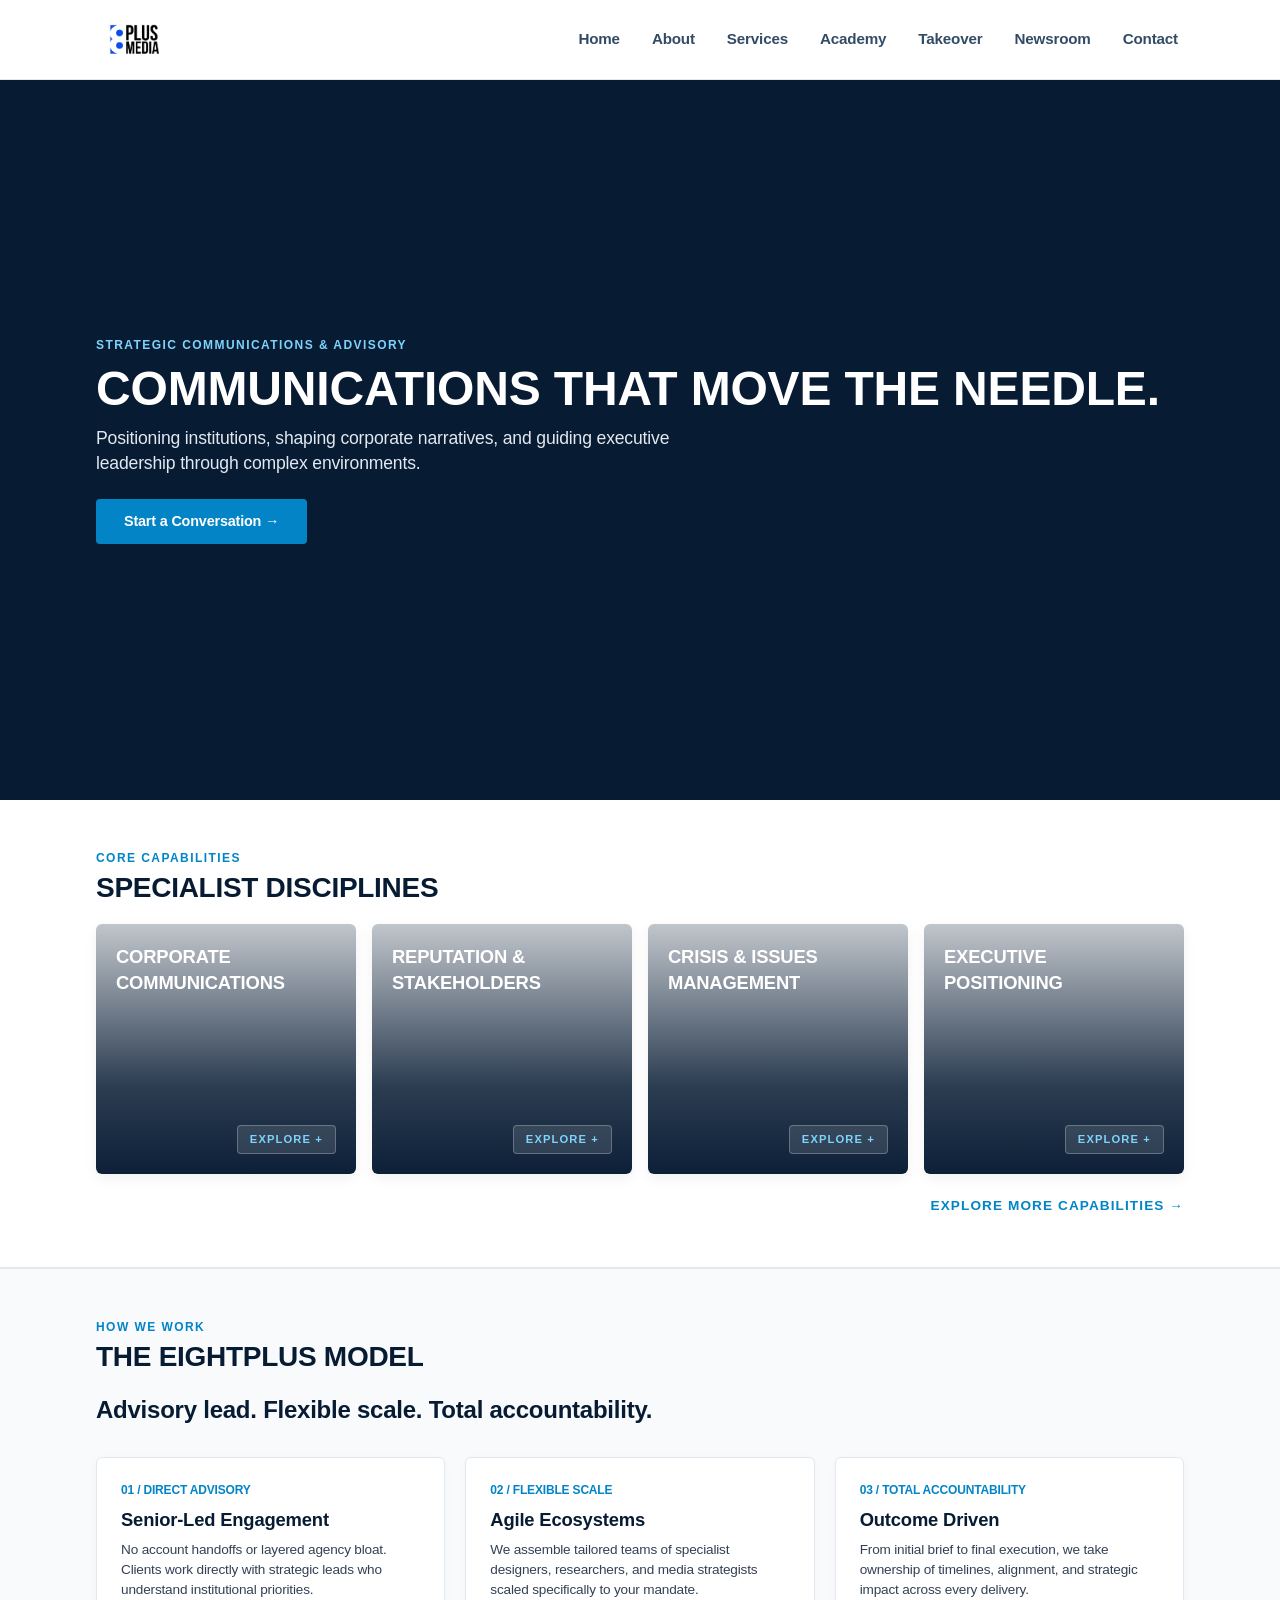
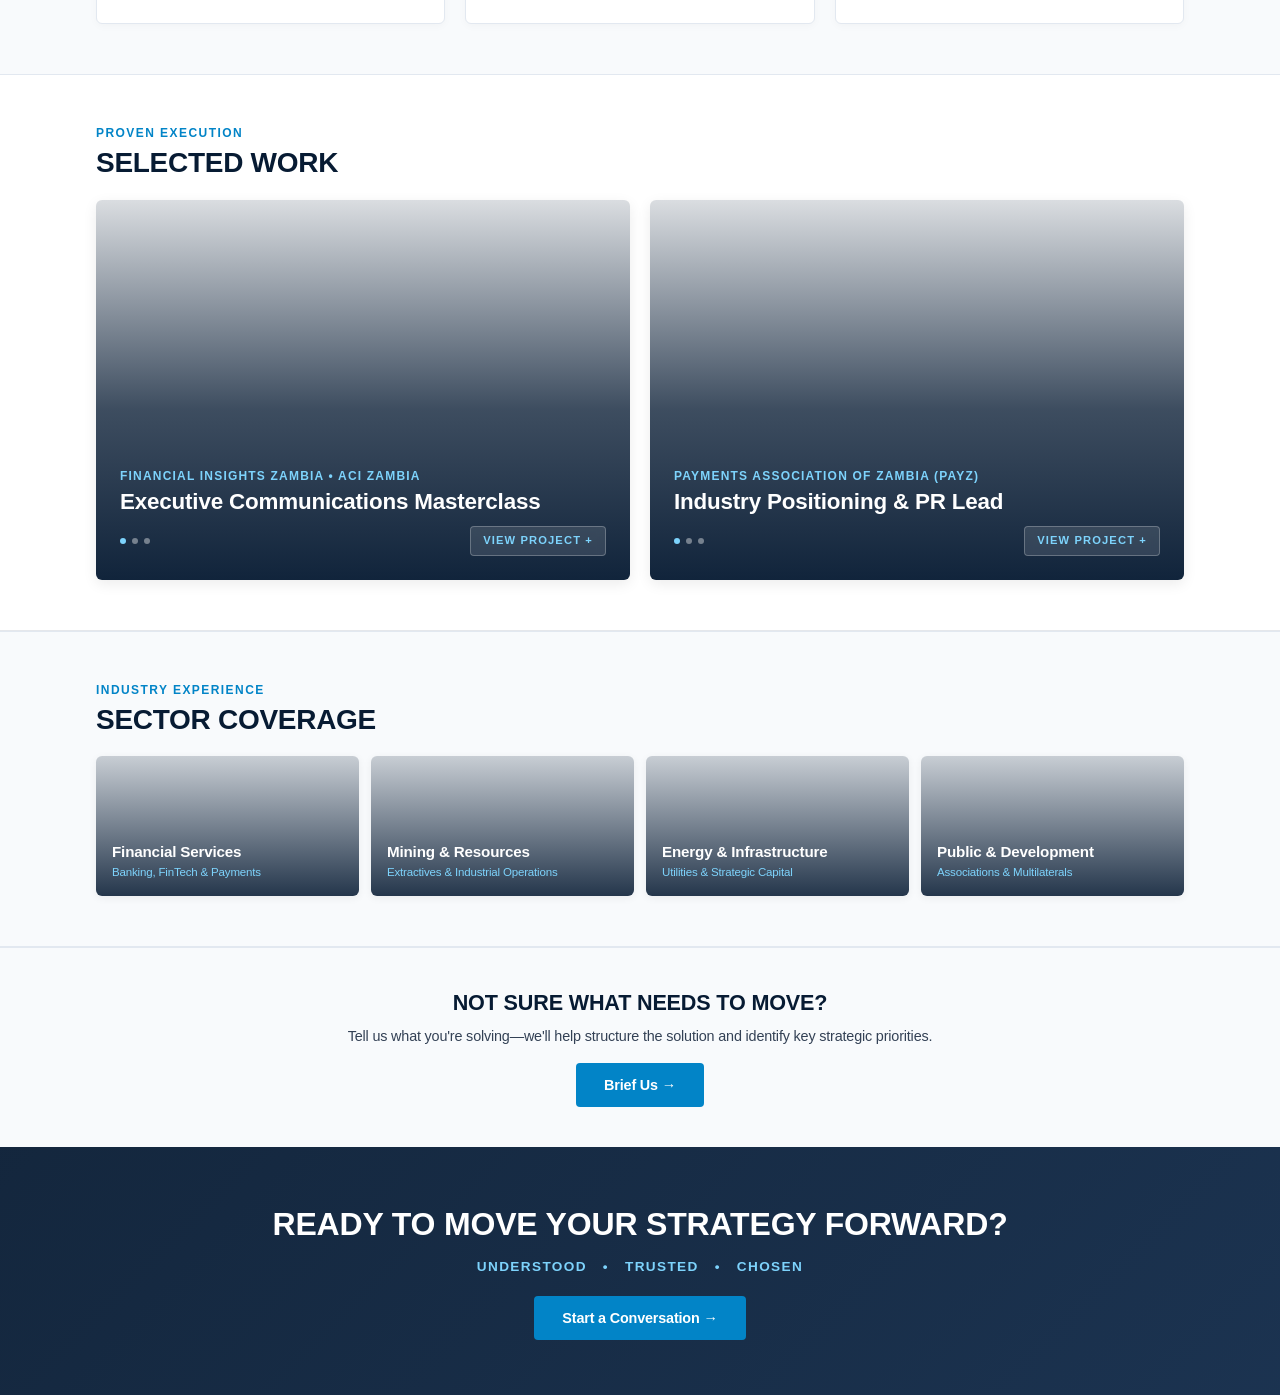
==== index.html @ d4d63023 "Update index.html" ====
<!DOCTYPE html>
<html lang="en">
<head>
    <meta charset="UTF-8">
    <meta name="viewport" content="width=device-width, initial-scale=1.0">
    <title>Eightplus Media | Strategic Communications & Advisory</title>
    <meta name="description" content="Strategic communications advisory grounded in systems thinking, reputation management, and executive positioning. Advisory lead. Flexible scale. Total accountability.">
    <link rel="stylesheet" href="./style.css">
    
    <style>
        :root {
            --navy-deep: #071b33;
            --navy-mid: #0f2847;
            --slate-body: #334155;
            --accent-blue: #0284c7;
            --accent-light: #7dd3fc;
            --bg-light: #f8fafc;
        }

        body {
            color: var(--slate-body);
            background-color: #ffffff;
            font-family: -apple-system, BlinkMacSystemFont, "Segoe UI", Roboto, Helvetica, Arial, sans-serif;
            line-height: 1.4;
            margin: 0;
        }

        .container {
            width: 90%;
            max-width: 1200px;
            margin: 0 auto;
        }

        /* GENERAL SECTION HEADERS */
        .section-padding { padding: 50px 0; }
        .eyebrow {
            font-size: 0.75rem;
            font-weight: 800;
            text-transform: uppercase;
            letter-spacing: 0.12em;
            color: var(--accent-blue);
            display: block;
            margin-bottom: 4px;
        }
        .section-title {
            font-size: 1.75rem;
            font-weight: 800;
            margin: 0 0 20px 0;
            color: var(--navy-deep);
            letter-spacing: -0.01em;
        }

        /* 1. HERO SLIDESHOW CONTAINER (STAYS INTACT) */
        .hero-slideshow-container {
            position: relative;
            width: 100%;
            min-height: 80vh;
            background-color: var(--navy-deep);
            color: #ffffff;
            display: flex;
            align-items: center;
            overflow: hidden;
        }

        /* 2. SPECIALIST DISCIPLINES (4 CARDS + SERVICES CTA) */
        .grid-4 {
            display: grid;
            grid-template-columns: repeat(4, 1fr);
            gap: 16px;
        }

        .home-card {
            position: relative;
            height: 250px;
            border-radius: 6px;
            overflow: hidden;
            display: flex;
            flex-direction: column;
            justify-content: space-between;
            padding: 20px;
            color: #ffffff;
            cursor: pointer;
            box-shadow: 0 4px 14px rgba(0,0,0,0.06);
            transition: all 0.3s ease;
        }
        .home-card::before {
            content: '';
            position: absolute;
            inset: 0;
            background-size: cover;
            background-position: center;
            transition: transform 0.5s ease;
            z-index: 1;
        }
        .home-card::after {
            content: '';
            position: absolute;
            inset: 0;
            background: linear-gradient(180deg, rgba(7, 27, 51, 0.25) 0%, rgba(7, 27, 51, 0.85) 65%, rgba(7, 27, 51, 0.98) 100%);
            z-index: 2;
        }
        .home-card:hover { transform: translateY(-3px); }
        .home-card:hover::before { transform: scale(1.05); }

        .card-disc-1::before { background-image: url('https://images.unsplash.com/photo-1507679799987-c73779587ccf?auto=format&fit=crop&w=800&q=80'); }
        .card-disc-2::before { background-image: url('https://images.unsplash.com/photo-1522071820081-009f0129c71c?auto=format&fit=crop&w=800&q=80'); }
        .card-disc-3::before { background-image: url('https://images.unsplash.com/photo-1464822759023-fed622ff2c3b?auto=format&fit=crop&w=800&q=80'); }
        .card-disc-4::before { background-image: url('https://images.unsplash.com/photo-1551836022-d5d88e9218df?auto=format&fit=crop&w=800&q=80'); }

        .card-top { position: relative; z-index: 3; }
        .card-title {
            font-size: 1.15rem;
            font-weight: 800;
            color: #ffffff;
            margin: 0;
        }

        .card-bottom {
            position: relative;
            z-index: 3;
            display: flex;
            flex-direction: column;
            align-items: flex-end;
            width: 100%;
        }

        .explore-btn {
            font-size: 0.7rem;
            font-weight: 800;
            letter-spacing: 0.1em;
            color: var(--accent-light);
            text-transform: uppercase;
            background: rgba(255, 255, 255, 0.12);
            backdrop-filter: blur(4px);
            padding: 6px 12px;
            border-radius: 4px;
            border: 1px solid rgba(255, 255, 255, 0.25);
            transition: all 0.2s ease;
        }
        .home-card:hover .explore-btn {
            background: var(--accent-blue);
            border-color: var(--accent-blue);
            color: #ffffff;
        }

        .card-revealed-info {
            display: none;
            width: 100%;
            margin-bottom: 12px;
            padding-top: 10px;
            border-top: 1px solid rgba(255,255,255,0.2);
            animation: fadeIn 0.25s ease;
        }
        .card-subtitle {
            font-size: 0.85rem;
            font-weight: 700;
            color: var(--accent-light);
            margin-bottom: 4px;
        }
        .card-body-text {
            font-size: 0.8rem;
            color: #e2e8f0;
            line-height: 1.35;
        }

        .home-card.is-expanded {
            height: auto;
            min-height: 250px;
        }
        .home-card.is-expanded .card-revealed-info { display: block; }

        .services-cta-bar {
            margin-top: 20px;
            text-align: right;
        }
        .services-link-btn {
            display: inline-flex;
            align-items: center;
            gap: 8px;
            font-size: 0.85rem;
            font-weight: 800;
            color: var(--accent-blue);
            text-decoration: none;
            text-transform: uppercase;
            letter-spacing: 0.08em;
            transition: color 0.2s ease;
        }
        .services-link-btn:hover { color: var(--navy-deep); }

        /* 3. THE EIGHTPLUS MODEL */
        .model-section {
            background-color: var(--bg-light);
            border-top: 1px solid #e2e8f0;
            border-bottom: 1px solid #e2e8f0;
        }
        .model-header {
            max-width: 750px;
            margin-bottom: 30px;
        }
        .model-headline {
            font-size: 1.5rem;
            font-weight: 800;
            color: var(--navy-deep);
            margin: 6px 0 0 0;
            letter-spacing: -0.01em;
        }
        .grid-3-model {
            display: grid;
            grid-template-columns: repeat(3, 1fr);
            gap: 20px;
        }
        .model-card {
            background: #ffffff;
            padding: 24px;
            border-radius: 6px;
            border: 1px solid #e2e8f0;
            box-shadow: 0 2px 8px rgba(0,0,0,0.03);
        }
        .model-card-num {
            font-size: 0.75rem;
            font-weight: 800;
            color: var(--accent-blue);
            display: block;
            margin-bottom: 8px;
        }
        .model-card h3 {
            font-size: 1.15rem;
            font-weight: 800;
            color: var(--navy-deep);
            margin: 0 0 8px 0;
        }
        .model-card p {
            font-size: 0.85rem;
            color: var(--slate-body);
            line-height: 1.45;
            margin: 0;
        }

        /* 4. SELECTED WORK (CASE STUDY MINI SLIDESHOW CARDS) */
        .grid-2-work {
            display: grid;
            grid-template-columns: repeat(2, 1fr);
            gap: 20px;
        }
        .work-card {
            position: relative;
            min-height: 380px;
            border-radius: 6px;
            overflow: hidden;
            display: flex;
            flex-direction: column;
            justify-content: flex-end;
            padding: 24px;
            color: #ffffff;
            cursor: pointer;
            box-shadow: 0 4px 14px rgba(0,0,0,0.08);
            transition: all 0.3s ease;
        }
        .work-slideshow-bg {
            position: absolute;
            inset: 0;
            z-index: 1;
        }
        .work-slide {
            position: absolute;
            inset: 0;
            background-size: cover;
            background-position: center;
            opacity: 0;
            transition: opacity 0.8s ease-in-out, transform 0.8s ease;
        }
        .work-slide.active { opacity: 1; }
        .work-card:hover .work-slide.active { transform: scale(1.03); }

        .work-card::after {
            content: '';
            position: absolute;
            inset: 0;
            background: linear-gradient(180deg, rgba(7, 27, 51, 0.15) 0%, rgba(7, 27, 51, 0.78) 55%, rgba(7, 27, 51, 0.96) 100%);
            z-index: 2;
        }

        .work-content {
            position: relative;
            z-index: 3;
            width: 100%;
        }
        .work-client-tag {
            font-size: 0.75rem;
            font-weight: 800;
            text-transform: uppercase;
            letter-spacing: 0.1em;
            color: var(--accent-light);
            display: block;
            margin-bottom: 4px;
        }
        .work-title {
            font-size: 1.4rem;
            font-weight: 800;
            color: #ffffff;
            margin: 0 0 8px 0;
            line-height: 1.2;
        }
        .work-revealed-details {
            display: none;
            margin-top: 12px;
            padding-top: 12px;
            border-top: 1px solid rgba(255, 255, 255, 0.2);
            animation: fadeIn 0.25s ease;
        }
        .work-summary-text {
            font-size: 0.85rem;
            color: #e2e8f0;
            line-height: 1.4;
            margin-bottom: 12px;
        }
        .work-footer {
            display: flex;
            justify-content: space-between;
            align-items: center;
            width: 100%;
            margin-top: 10px;
        }

        .slide-dots {
            display: flex;
            gap: 6px;
        }
        .slide-dot {
            width: 6px;
            height: 6px;
            border-radius: 50%;
            background: rgba(255, 255, 255, 0.4);
            transition: background 0.3s ease;
        }
        .slide-dot.active { background: var(--accent-light); }

        .work-card.is-expanded .work-revealed-details { display: block; }

        /* 5. SECTOR EXPERIENCE STRIP */
        .grid-4-sectors {
            display: grid;
            grid-template-columns: repeat(4, 1fr);
            gap: 12px;
        }
        .sector-card {
            position: relative;
            height: 140px;
            border-radius: 6px;
            overflow: hidden;
            display: flex;
            align-items: flex-end;
            padding: 16px;
            color: #ffffff;
            box-shadow: 0 2px 8px rgba(0,0,0,0.06);
        }
        .sector-card::before {
            content: '';
            position: absolute;
            inset: 0;
            background-size: cover;
            background-position: center;
            z-index: 1;
            transition: transform 0.4s ease;
        }
        .sector-card::after {
            content: '';
            position: absolute;
            inset: 0;
            background: linear-gradient(180deg, rgba(7,27,51,0.2) 0%, rgba(7,27,51,0.88) 100%);
            z-index: 2;
        }
        .sector-card:hover::before { transform: scale(1.05); }

        .sec-1::before { background-image: url('https://images.unsplash.com/photo-1526304640581-d334cdbbf45e?auto=format&fit=crop&w=600&q=80'); }
        .sec-2::before { background-image: url('https://images.unsplash.com/photo-1578575437130-527eed3abbec?auto=format&fit=crop&w=600&q=80'); }
        .sec-3::before { background-image: url('https://images.unsplash.com/photo-1473341304170-971dccb5ac1e?auto=format&fit=crop&w=600&q=80'); }
        .sec-4::before { background-image: url('https://images.unsplash.com/photo-1541888946425-d0fbb186a5b7?auto=format&fit=crop&w=600&q=80'); }

        .sector-content {
            position: relative;
            z-index: 3;
        }
        .sector-title {
            font-size: 0.95rem;
            font-weight: 800;
            margin: 0 0 2px 0;
            color: #ffffff;
        }
        .sector-desc {
            font-size: 0.72rem;
            color: var(--accent-light);
            margin: 0;
        }

        /* 6. BRIDGE & CLOSING BANNER */
        .bridge-section {
            background-color: var(--bg-light);
            padding: 40px 0;
            text-align: center;
            border-top: 1px solid #e2e8f0;
        }
        .bridge-box {
            max-width: 650px;
            margin: 0 auto;
        }
        .bridge-box h3 {
            font-size: 1.35rem;
            font-weight: 800;
            color: var(--navy-deep);
            margin: 0 0 8px 0;
        }
        .bridge-box p {
            font-size: 0.9rem;
            color: var(--slate-body);
            margin: 0 0 16px 0;
        }

        .closing-banner {
            padding: 55px 0;
            background: linear-gradient(135deg, rgba(7, 27, 51, 0.95) 0%, rgba(15, 40, 71, 0.95) 100%),
                        url('https://images.unsplash.com/photo-1517245386807-bb43f82c33c4?auto=format&fit=crop&w=1920&q=80') center/cover no-repeat;
            color: #ffffff;
            text-align: center;
        }
        .closing-banner h2 {
            font-size: 2rem;
            font-weight: 800;
            margin: 0 0 10px 0;
        }
        .brand-pillars {
            display: flex;
            justify-content: center;
            gap: 16px;
            font-size: 0.85rem;
            font-weight: 800;
            letter-spacing: 0.1em;
            color: var(--accent-light);
            margin-bottom: 20px;
            text-transform: uppercase;
        }
        .btn-primary {
            display: inline-block;
            background-color: var(--accent-blue);
            color: #ffffff;
            padding: 12px 28px;
            border-radius: 4px;
            font-weight: 700;
            font-size: 0.9rem;
            text-decoration: none;
            transition: background 0.2s ease;
        }
        .btn-primary:hover { background-color: #0369a1; }

        @keyframes fadeIn {
            from { opacity: 0; transform: translateY(4px); }
            to { opacity: 1; transform: translateY(0); }
        }

        /* MOBILE RESPONSIVENESS */
        @media (max-width: 1100px) {
            .grid-4, .grid-4-sectors { grid-template-columns: repeat(2, 1fr); }
            .grid-3-model, .grid-2-work { grid-template-columns: 1fr; }
        }
        @media (max-width: 768px) {
            .section-padding { padding: 35px 0; }
            .section-title { font-size: 1.5rem; }
            .grid-4, .grid-4-sectors { grid-template-columns: 1fr; }
            .home-card, .home-card.is-expanded { height: auto; min-height: 200px; }
            .work-card { min-height: 320px; }
            .brand-pillars { flex-direction: column; gap: 4px; }
            .services-cta-bar { text-align: left; margin-top: 15px; }
        }
    </style>
</head>
<body>

    <div id="navbar-placeholder"></div>

    <main>
        <!-- 1. HERO SLIDESHOW SECTION (STAYS INTACT) -->
        <section class="hero-slideshow-container" id="hero-slideshow">
            <!-- Existing Hero Slideshow Code Injected Here -->
            <div class="container">
                <span class="eyebrow" style="color: var(--accent-light);">Strategic Communications &amp; Advisory</span>
                <h1 style="font-size: 3rem; font-weight: 800; margin: 10px 0; line-height: 1.1;">COMMUNICATIONS THAT MOVE THE NEEDLE.</h1>
                <p style="font-size: 1.1rem; color: #e2e8f0; max-width: 650px; margin-bottom: 24px;">
                    Positioning institutions, shaping corporate narratives, and guiding executive leadership through complex environments.
                </p>
                <a href="contact.html" class="btn-primary">Start a Conversation &rarr;</a>
            </div>
        </section>

        <!-- 2. SPECIALIST DISCIPLINES GRID -->
        <section class="section-padding">
            <div class="container">
                <span class="eyebrow">Core Capabilities</span>
                <h2 class="section-title">SPECIALIST DISCIPLINES</h2>

                <div class="grid-4">
                    
                    <div class="home-card card-disc-1">
                        <div class="card-top"><h3 class="card-title">CORPORATE COMMUNICATIONS</h3></div>
                        <div class="card-bottom">
                            <div class="card-revealed-info">
                                <div class="card-subtitle">Narrative &amp; Positioning</div>
                                <div class="card-body-text">Aligning corporate strategy with external messaging to build market authority.</div>
                            </div>
                            <button class="explore-btn" type="button">Explore +</button>
                        </div>
                    </div>

                    <div class="home-card card-disc-2">
                        <div class="card-top"><h3 class="card-title">REPUTATION &amp; STAKEHOLDERS</h3></div>
                        <div class="card-bottom">
                            <div class="card-revealed-info">
                                <div class="card-subtitle">Institutional Trust</div>
                                <div class="card-body-text">Mapping key stakeholder groups, regulators, and media channels for maximum resilience.</div>
                            </div>
                            <button class="explore-btn" type="button">Explore +</button>
                        </div>
                    </div>

                    <div class="home-card card-disc-3">
                        <div class="card-top"><h3 class="card-title">CRISIS &amp; ISSUES MANAGEMENT</h3></div>
                        <div class="card-bottom">
                            <div class="card-revealed-info">
                                <div class="card-subtitle">Risk Mitigation</div>
                                <div class="card-body-text">Real-time crisis protocol, response execution, and protective messaging frameworks.</div>
                            </div>
                            <button class="explore-btn" type="button">Explore +</button>
                        </div>
                    </div>

                    <div class="home-card card-disc-4">
                        <div class="card-top"><h3 class="card-title">EXECUTIVE POSITIONING</h3></div>
                        <div class="card-bottom">
                            <div class="card-revealed-info">
                                <div class="card-subtitle">Thought Leadership</div>
                                <div class="card-body-text">Elevating C-suite and board visibility across industry forums and strategic media.</div>
                            </div>
                            <button class="explore-btn" type="button">Explore +</button>
                        </div>
                    </div>

                </div>

                <div class="services-cta-bar">
                    <a href="services.html" class="services-link-btn">
                        Explore More Capabilities &rarr;
                    </a>
                </div>
            </div>
        </section>

        <!-- 3. THE EIGHTPLUS MODEL -->
        <section class="section-padding model-section">
            <div class="container">
                <div class="model-header">
                    <span class="eyebrow">How We Work</span>
                    <h2 class="section-title">THE EIGHTPLUS MODEL</h2>
                    <div class="model-headline">Advisory lead. Flexible scale. Total accountability.</div>
                </div>

                <div class="grid-3-model">
                    <div class="model-card">
                        <span class="model-card-num">01 / DIRECT ADVISORY</span>
                        <h3>Senior-Led Engagement</h3>
                        <p>No account handoffs or layered agency bloat. Clients work directly with strategic leads who understand institutional priorities.</p>
                    </div>

                    <div class="model-card">
                        <span class="model-card-num">02 / FLEXIBLE SCALE</span>
                        <h3>Agile Ecosystems</h3>
                        <p>We assemble tailored teams of specialist designers, researchers, and media strategists scaled specifically to your mandate.</p>
                    </div>

                    <div class="model-card">
                        <span class="model-card-num">03 / TOTAL ACCOUNTABILITY</span>
                        <h3>Outcome Driven</h3>
                        <p>From initial brief to final execution, we take ownership of timelines, alignment, and strategic impact across every delivery.</p>
                    </div>
                </div>
            </div>
        </section>

        <!-- 4. SELECTED WORK (MINI SLIDESHOW CARDS) -->
        <section class="section-padding">
            <div class="container">
                <span class="eyebrow">Proven Execution</span>
                <h2 class="section-title">SELECTED WORK</h2>

                <div class="grid-2-work">
                    
                    <!-- WORK CARD 1: FIZ / ACI ZAMBIA -->
                    <div class="work-card" id="work-card-1">
                        <div class="work-slideshow-bg">
                            <div class="work-slide active" style="background-image: url('https://images.unsplash.com/photo-1515187029135-18ee286d815b?auto=format&fit=crop&w=800&q=80');"></div>
                            <div class="work-slide" style="background-image: url('https://images.unsplash.com/photo-1524178232363-1fb2b075b655?auto=format&fit=crop&w=800&q=80');"></div>
                            <div class="work-slide" style="background-image: url('https://images.unsplash.com/photo-1531482615713-2afd69097998?auto=format&fit=crop&w=800&q=80');"></div>
                        </div>

                        <div class="work-content">
                            <span class="work-client-tag">Financial Insights Zambia &bull; ACI Zambia</span>
                            <h3 class="work-title">Executive Communications Masterclass</h3>
                            
                            <div class="work-revealed-details">
                                <div class="work-summary-text">
                                    Designed and delivered a specialized strategic communications masterclass tailored for treasury and finance professionals, focusing on executive influence and market storytelling.
                                </div>
                            </div>

                            <div class="work-footer">
                                <div class="slide-dots">
                                    <span class="slide-dot active"></span>
                                    <span class="slide-dot"></span>
                                    <span class="slide-dot"></span>
                                </div>
                                <button class="explore-btn" type="button">View Project +</button>
                            </div>
                        </div>
                    </div>

                    <!-- WORK CARD 2: PAYZ -->
                    <div class="work-card" id="work-card-2">
                        <div class="work-slideshow-bg">
                            <div class="work-slide active" style="background-image: url('https://images.unsplash.com/photo-1556742049-0a67dd388047?auto=format&fit=crop&w=800&q=80');"></div>
                            <div class="work-slide" style="background-image: url('https://images.unsplash.com/photo-1559526324-4b87b5e36e44?auto=format&fit=crop&w=800&q=80');"></div>
                            <div class="work-slide" style="background-image: url('https://images.unsplash.com/photo-1556740738-b6a63e27c4df?auto=format&fit=crop&w=800&q=80');"></div>
                        </div>

                        <div class="work-content">
                            <span class="work-client-tag">Payments Association of Zambia (PAYZ)</span>
                            <h3 class="work-title">Industry Positioning &amp; PR Lead</h3>
                            
                            <div class="work-revealed-details">
                                <div class="work-summary-text">
                                    Served as PR Strategy Lead, driving digital financial transformation narratives, media engagements, and thought leadership positioning across National Payment System ecosystems.
                                </div>
                            </div>

                            <div class="work-footer">
                                <div class="slide-dots">
                                    <span class="slide-dot active"></span>
                                    <span class="slide-dot"></span>
                                    <span class="slide-dot"></span>
                                </div>
                                <button class="explore-btn" type="button">View Project +</button>
                            </div>
                        </div>
                    </div>

                </div>
            </div>
        </section>

        <!-- 5. SECTOR EXPERIENCE STRIP -->
        <section class="section-padding" style="background-color: var(--bg-light); border-top: 1px solid #e2e8f0; border-bottom: 1px solid #e2e8f0;">
            <div class="container">
                <span class="eyebrow">Industry Experience</span>
                <h2 class="section-title">SECTOR COVERAGE</h2>

                <div class="grid-4-sectors">
                    <div class="sector-card sec-1">
                        <div class="sector-content">
                            <h4 class="sector-title">Financial Services</h4>
                            <p class="sector-desc">Banking, FinTech &amp; Payments</p>
                        </div>
                    </div>
                    <div class="sector-card sec-2">
                        <div class="sector-content">
                            <h4 class="sector-title">Mining &amp; Resources</h4>
                            <p class="sector-desc">Extractives &amp; Industrial Operations</p>
                        </div>
                    </div>
                    <div class="sector-card sec-3">
                        <div class="sector-content">
                            <h4 class="sector-title">Energy &amp; Infrastructure</h4>
                            <p class="sector-desc">Utilities &amp; Strategic Capital</p>
                        </div>
                    </div>
                    <div class="sector-card sec-4">
                        <div class="sector-content">
                            <h4 class="sector-title">Public &amp; Development</h4>
                            <p class="sector-desc">Associations &amp; Multilaterals</p>
                        </div>
                    </div>
                </div>
            </div>
        </section>

        <!-- 6. BRIDGE & CLOSING BANNER -->
        <section class="bridge-section">
            <div class="container">
                <div class="bridge-box">
                    <h3>NOT SURE WHAT NEEDS TO MOVE?</h3>
                    <p>Tell us what you're solving—we'll help structure the solution and identify key strategic priorities.</p>
                    <a href="contact.html" class="btn-primary">Brief Us &rarr;</a>
                </div>
            </div>
        </section>

        <section class="closing-banner">
            <div class="container">
                <h2>READY TO MOVE YOUR STRATEGY FORWARD?</h2>
                <div class="brand-pillars">
                    <span>UNDERSTOOD</span> &bull;
                    <span>TRUSTED</span> &bull;
                    <span>CHOSEN</span>
                </div>
                <a href="contact.html" class="btn-primary">Start a Conversation &rarr;</a>
            </div>
        </section>
    </main>

    <script>
        document.addEventListener('DOMContentLoaded', () => {
            // General Disciplines Expand/Collapse Logic
            const homeCards = document.querySelectorAll('.home-card');
            homeCards.forEach(card => {
                const btn = card.querySelector('.explore-btn');
                card.addEventListener('click', () => {
                    const isExpanded = card.classList.contains('is-expanded');
                    homeCards.forEach(c => {
                        c.classList.remove('is-expanded');
                        const cardBtn = c.querySelector('.explore-btn');
                        if (cardBtn) cardBtn.textContent = 'Explore +';
                    });
                    if (!isExpanded) {
                        card.classList.add('is-expanded');
                        if (btn) btn.textContent = 'Close -';
                    }
                });
            });

            // Work Cards Expand/Collapse Logic
            const workCards = document.querySelectorAll('.work-card');
            workCards.forEach(card => {
                const btn = card.querySelector('.explore-btn');
                card.addEventListener('click', () => {
                    const isExpanded = card.classList.contains('is-expanded');
                    workCards.forEach(w => {
                        w.classList.remove('is-expanded');
                        const cardBtn = w.querySelector('.explore-btn');
                        if (cardBtn) cardBtn.textContent = 'View Project +';
                    });
                    if (!isExpanded) {
                        card.classList.add('is-expanded');
                        if (btn) btn.textContent = 'Close -';
                    }
                });
            });

            // Mini Background Slideshow Controller for Work Cards
            function initWorkSlideshow(cardId) {
                const card = document.getElementById(cardId);
                if (!card) return;
                const slides = card.querySelectorAll('.work-slide');
                const dots = card.querySelectorAll('.slide-dot');
                let currentSlide = 0;

                setInterval(() => {
                    slides[currentSlide].classList.remove('active');
                    if (dots[currentSlide]) dots[currentSlide].classList.remove('active');
                    
                    currentSlide = (currentSlide + 1) % slides.length;
                    
                    slides[currentSlide].classList.add('active');
                    if (dots[currentSlide]) dots[currentSlide].classList.add('active');
                }, 3500);
            }

            initWorkSlideshow('work-card-1');
            initWorkSlideshow('work-card-2');
        });
    </script>
    <script src="./navbar.js" defer></script>
</body>
</html>
---- style.css ----
/* ==========================================================================
   1. BRAND DESIGN SYSTEM & CSS VARIABLES
   ========================================================================== */
:root {
    /* Brand Colors */
    --bg-main: #F3F4F6;        /* Soft Off-White */
    --bg-surface: #FFFFFF;     /* Pure White */
    --bg-dark: #324B66;        /* Deep Slate Blue */
    --text-primary: #324B66;   /* Slate Blue Body Text */
    --text-dark: #000000;      /* Solid Black Headings */
    --text-muted: #64748B;     /* Muted Grey Body Text */
    --text-light: #FFFFFF;     /* Pure White Text */
    --accent-royal: #185EE0;   /* Brand Royal Blue */
    --accent-cyan: #009BFA;    /* Brand Electric Cyan */
    --accent-aqua: #00ECE7;    /* Brand Vibrant Aqua */
    --border-color: #E5E7EB;   /* Divider Lines */

    /* Layout & Spacing */
    --max-width: 1140px;
    --nav-height: 80px;
    --radius-sm: 6px;
    --radius-md: 10px;
    --radius-lg: 16px;
    --transition-fast: 0.2s ease;
    --transition-smooth: 0.35s cubic-bezier(0.16, 1, 0.3, 1);
    --shadow-subtle: 0 4px 20px rgba(50, 75, 102, 0.06);
    --shadow-card: 0 10px 30px rgba(50, 75, 102, 0.08);
}

/* ==========================================================================
   2. RESET & GLOBAL BASE STYLES
   ========================================================================== */
*, *::before, *::after {
    margin: 0;
    padding: 0;
    box-sizing: border-box;
}

html {
    scroll-behavior: smooth;
    font-size: 16px;
    -webkit-text-size-adjust: 100%;
}

body {
    font-family: -apple-system, BlinkMacSystemFont, "Segoe UI", Roboto, "Helvetica Neue", Arial, sans-serif;
    color: var(--text-primary);
    background-color: var(--bg-main);
    line-height: 1.6;
    letter-spacing: -0.011em;
    -webkit-font-smoothing: antialiased;
    -moz-osx-font-smoothing: grayscale;
    overflow-x: hidden;
}

a {
    color: inherit;
    text-decoration: none;
    transition: color var(--transition-fast), border-color var(--transition-fast);
}

ul, ol {
    list-style: none;
}

img, video, svg {
    max-width: 100%;
    height: auto;
    display: block;
}

button, input, textarea, select {
    font: inherit;
    color: inherit;
}

/* GLOBAL NAVBAR & LOGO LOCK */
.navbar .logo img,
.nav-brand img,
#navbar-placeholder img {
    height: 40px !important; /* Adjust height to match your brand style (35px - 45px) */
    width: auto !important;
    max-width: 180px !important;
    object-fit: contain;
    display: block;
}

/* ==========================================================================
   3. TYPOGRAPHY & REUSABLE UTILITIES
   ========================================================================== */
.container {
    width: 100%;
    max-width: var(--max-width);
    margin: 0 auto;
    padding: 0 32px;
}

.section-padding {
    padding: 96px 0;
    border-bottom: 1px solid var(--border-color);
}

.kicker {
    text-transform: uppercase;
    font-size: 0.8125rem;
    letter-spacing: 2.5px;
    font-weight: 700;
    color: var(--accent-royal);
    margin-bottom: 16px;
    display: block;
}

.section-title {
    font-size: 2.25rem;
    font-weight: 700;
    color: var(--text-dark);
    line-height: 1.2;
    letter-spacing: -0.02em;
    margin-bottom: 40px;
}

.lead-text {
    font-size: 1.25rem;
    color: var(--text-primary);
    line-height: 1.6;
    max-width: 760px;
    margin-bottom: 24px;
}

/* Primary Button Component */
.btn {
    display: inline-flex;
    align-items: center;
    justify-content: center;
    background-color: var(--accent-royal);
    color: var(--text-light);
    padding: 16px 32px;
    min-height: 52px;
    font-weight: 600;
    font-size: 0.98rem;
    border-radius: var(--radius-sm);
    box-shadow: 0 4px 14px rgba(24, 94, 224, 0.28);
    border: none;
    cursor: pointer;
    transition: background-color var(--transition-fast), transform var(--transition-fast), box-shadow var(--transition-fast);
    touch-action: manipulation;
}

.btn:hover {
    background-color: var(--accent-cyan);
    color: var(--text-light);
    transform: translateY(-2px);
    box-shadow: 0 6px 20px rgba(0, 155, 250, 0.35);
}

.btn:active {
    transform: translateY(0);
}

.btn-secondary {
    background-color: transparent;
    color: var(--text-dark);
    border: 1px solid var(--border-color);
    box-shadow: none;
}

.btn-secondary:hover {
    background-color: var(--bg-surface);
    border-color: var(--accent-royal);
    color: var(--accent-royal);
    box-shadow: var(--shadow-subtle);
}

/* ==========================================================================
   4. NAVIGATION BAR & MOBILE MENU
   ========================================================================== */
.navbar {
    position: sticky;
    top: 0;
    width: 100%;
    height: var(--nav-height);
    background-color: rgba(255, 255, 255, 0.96);
    backdrop-filter: blur(12px);
    -webkit-backdrop-filter: blur(12px);
    border-bottom: 1px solid var(--border-color);
    z-index: 1000;
    display: flex;
    align-items: center;
}

.nav-container {
    width: 100%;
    max-width: var(--max-width);
    margin: 0 auto;
    padding: 0 32px;
    display: flex;
    justify-content: space-between;
    align-items: center;
}

.nav-logo {
    font-size: 1.35rem;
    font-weight: 800;
    color: var(--text-dark);
    letter-spacing: -0.03em;
    display: flex;
    align-items: center;
    gap: 8px;
}

.nav-links {
    display: flex;
    align-items: center;
    gap: 32px;
}

.nav-links a {
    font-size: 0.95rem;
    font-weight: 600;
    color: var(--text-primary);
    position: relative;
    padding: 8px 0;
}

.nav-links a:hover,
.nav-links a.active {
    color: var(--accent-royal);
}

.nav-links a.active::after {
    content: '';
    position: absolute;
    bottom: -2px;
    left: 0;
    width: 100%;
    height: 2px;
    background-color: var(--accent-royal);
    border-radius: 2px;
}

/* Mobile Toggle Hamburger Icon */
.nav-toggle {
    display: none;
    background: transparent;
    border: none;
    cursor: pointer;
    padding: 8px;
    margin-right: -8px;
}

.nav-toggle span {
    display: block;
    width: 24px;
    height: 2px;
    background-color: var(--text-dark);
    margin: 5px 0;
    transition: transform var(--transition-smooth), opacity var(--transition-fast);
}

/* ==========================================================================
   5. GRID LAYOUTS & CARDS
   ========================================================================== */
.grid-2 {
    display: grid;
    grid-template-columns: repeat(2, 1fr);
    gap: 56px;
    align-items: start;
}

.grid-3 {
    display: grid;
    grid-template-columns: repeat(3, 1fr);
    gap: 32px;
}

/* Generic Card Component */
.card {
    background-color: var(--bg-surface);
    border: 1px solid var(--border-color);
    border-radius: var(--radius-md);
    padding: 36px;
    box-shadow: var(--shadow-subtle);
    transition: transform var(--transition-fast), border-color var(--transition-fast), box-shadow var(--transition-fast);
    display: flex;
    flex-direction: column;
}

.card:hover {
    transform: translateY(-4px);
    border-color: var(--accent-royal);
    box-shadow: var(--shadow-card);
}

.card h3 {
    font-size: 1.35rem;
    font-weight: 700;
    color: var(--text-dark);
    margin-bottom: 12px;
    line-height: 1.3;
}

.card p {
    color: var(--text-primary);
    font-size: 0.98rem;
    line-height: 1.65;
}

/* Leadership Feature Card */
.leadership-card {
    background-color: var(--bg-surface);
    border: 1px solid var(--border-color);
    border-radius: var(--radius-md);
    overflow: hidden;
    display: grid;
    grid-template-columns: 340px 1fr;
    box-shadow: var(--shadow-subtle);
}

.leadership-img {
    width: 100%;
    height: 100%;
    object-fit: cover;
    min-height: 340px;
    background-color: var(--bg-dark);
}

.leadership-info {
    padding: 48px;
}

/* Styled List Bullet Component */
.policy-list {
    list-style: none;
    margin-top: 24px;
}

.policy-list li {
    position: relative;
    padding-left: 28px;
    margin-bottom: 16px;
    color: var(--text-primary);
    font-size: 1rem;
    line-height: 1.5;
}

.policy-list li::before {
    content: "—";
    position: absolute;
    left: 0;
    color: var(--accent-royal);
    font-weight: 700;
}

/* ==========================================================================
   6. FOOTER STYLES
   ========================================================================== */
footer {
    padding: 48px 0;
    border-top: 1px solid var(--border-color);
    color: var(--text-muted);
    font-size: 0.9rem;
    background-color: var(--bg-surface);
}

footer .container {
    display: flex;
    justify-content: space-between;
    align-items: center;
}

/* ==========================================================================
   7. MOBILE & TABLET RESPONSIVE BREAKPOINTS
   ========================================================================== */

/* Tablet Optimization (Max Width: 992px) */
@media (max-width: 992px) {
    .grid-3 {
        grid-template-columns: repeat(2, 1fr);
    }
    
    .grid-2 {
        gap: 36px;
    }

    .leadership-card {
        grid-template-columns: 280px 1fr;
    }
}

/* Mobile Devices (Max Width: 768px) */
@media (max-width: 768px) {
    :root {
        --nav-height: 70px;
    }

    .container {
        padding: 0 20px;
    }

    .section-padding {
        padding: 64px 0;
    }

    .section-title {
        font-size: 1.85rem;
        margin-bottom: 28px;
    }

    .lead-text {
        font-size: 1.1rem;
    }

    /* Responsive Mobile Navigation Drawer */
    .nav-toggle {
        display: block;
    }

    .nav-links {
        position: fixed;
        top: var(--nav-height);
        left: 0;
        width: 100%;
        background-color: var(--bg-surface);
        border-bottom: 1px solid var(--border-color);
        flex-direction: column;
        align-items: flex-start;
        padding: 24px 20px;
        gap: 20px;
        box-shadow: var(--shadow-card);
        transform: translateY(-150%);
        opacity: 0;
        visibility: hidden;
        transition: transform var(--transition-smooth), opacity var(--transition-fast), visibility var(--transition-fast);
    }

    .nav-links.is-active {
        transform: translateY(0);
        opacity: 1;
        visibility: visible;
    }

    .nav-links a {
        font-size: 1.1rem;
        width: 100%;
        padding: 8px 0;
    }

    .nav-links a.active::after {
        bottom: 0;
    }

    /* Stack Grids & Leadership Card */
    .grid-2, 
    .grid-3, 
    .leadership-card {
        grid-template-columns: 1fr;
    }

    .leadership-img {
        min-height: 260px;
        max-height: 340px;
    }

    .leadership-info {
        padding: 28px 20px;
    }

    .card {
        padding: 24px;
    }

    footer .container {
        flex-direction: column;
        gap: 12px;
        text-align: center;
    }
}

/* Ultra-Small Mobile Screens (Max Width: 480px) */
@media (max-width: 480px) {
    .btn {
        width: 100%;
        padding: 14px 20px;
    }
}
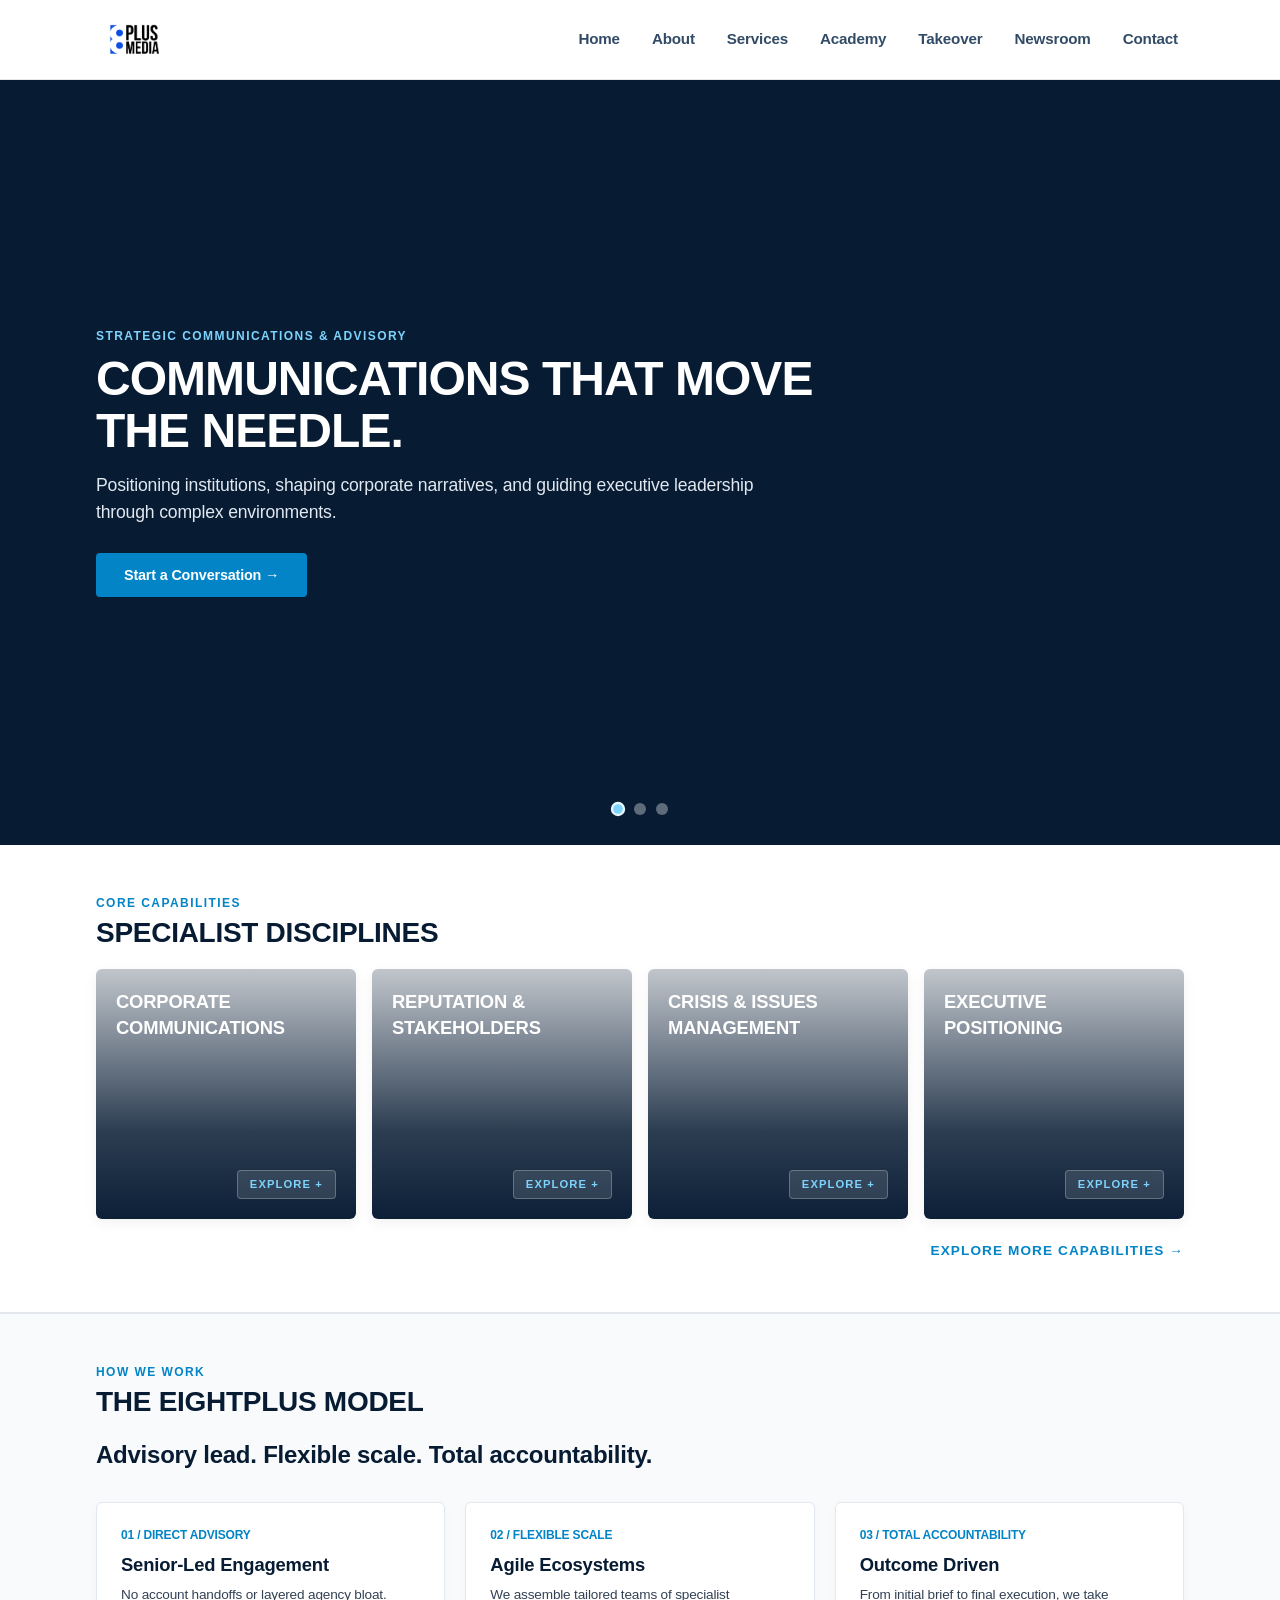
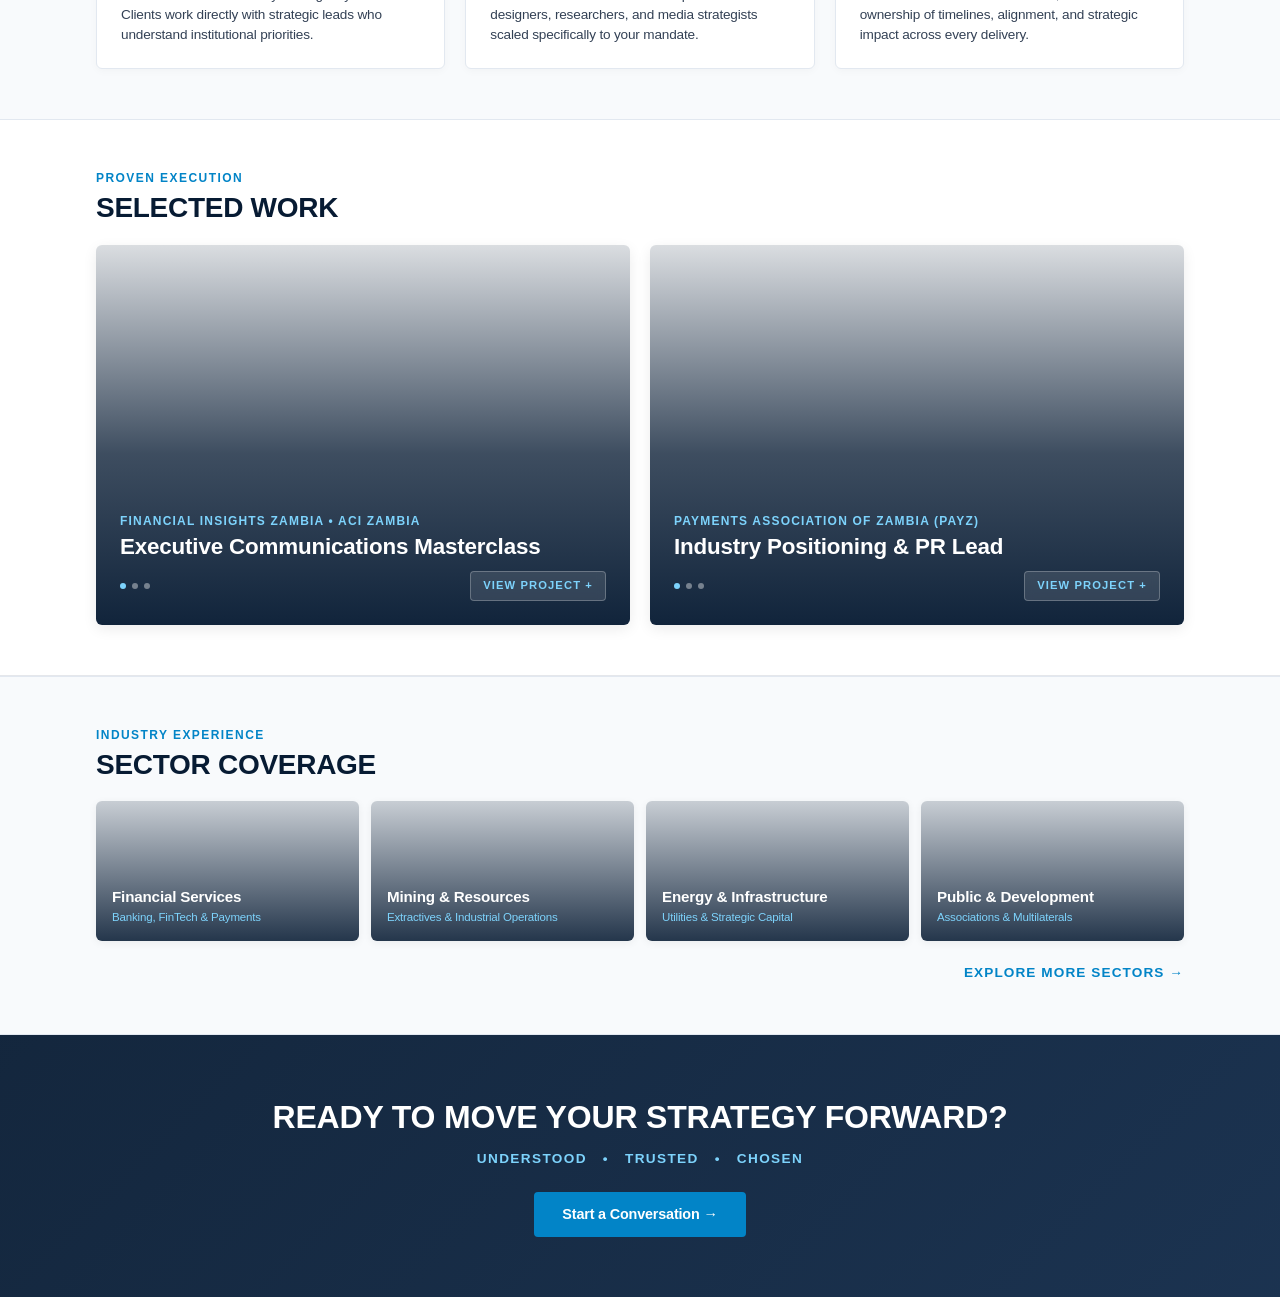
==== commit f5a2a3fd: "Update index.html" ====
--- a/index.html
+++ b/index.html
@@ -50,16 +50,110 @@
             letter-spacing: -0.01em;
         }
 
-        /* 1. HERO SLIDESHOW CONTAINER (STAYS INTACT) */
+        /* 1. HERO SLIDESHOW COMPONENT */
         .hero-slideshow-container {
             position: relative;
             width: 100%;
-            min-height: 80vh;
+            height: 85vh;
+            min-height: 550px;
             background-color: var(--navy-deep);
             color: #ffffff;
             display: flex;
             align-items: center;
             overflow: hidden;
+        }
+
+        .hero-slide {
+            position: absolute;
+            inset: 0;
+            opacity: 0;
+            transition: opacity 1s ease-in-out;
+            z-index: 1;
+            display: flex;
+            align-items: center;
+        }
+
+        .hero-slide.active {
+            opacity: 1;
+            z-index: 2;
+        }
+
+        .hero-bg-img {
+            position: absolute;
+            inset: 0;
+            background-size: cover;
+            background-position: center;
+            transform: scale(1.05);
+            transition: transform 6s ease;
+        }
+
+        .hero-slide.active .hero-bg-img {
+            transform: scale(1);
+        }
+
+        .hero-overlay {
+            position: absolute;
+            inset: 0;
+            background: linear-gradient(135deg, rgba(7, 27, 51, 0.92) 0%, rgba(7, 27, 51, 0.75) 55%, rgba(7, 27, 51, 0.88) 100%);
+            z-index: 2;
+        }
+
+        .hero-content {
+            position: relative;
+            z-index: 3;
+            max-width: 720px;
+        }
+
+        .hero-tagline {
+            font-size: 0.75rem;
+            font-weight: 800;
+            text-transform: uppercase;
+            letter-spacing: 0.12em;
+            color: var(--accent-light);
+            display: block;
+            margin-bottom: 8px;
+        }
+
+        .hero-title {
+            font-size: 3rem;
+            font-weight: 800;
+            line-height: 1.1;
+            margin: 0 0 14px 0;
+            letter-spacing: -0.02em;
+        }
+
+        .hero-description {
+            font-size: 1.1rem;
+            font-weight: 500;
+            color: #e2e8f0;
+            margin: 0 0 28px 0;
+            line-height: 1.5;
+        }
+
+        .hero-controls {
+            position: absolute;
+            bottom: 30px;
+            left: 50%;
+            transform: translateX(-50%);
+            z-index: 4;
+            display: flex;
+            gap: 10px;
+        }
+
+        .hero-dot {
+            width: 12px;
+            height: 12px;
+            border-radius: 50%;
+            background: rgba(255, 255, 255, 0.35);
+            border: 2px solid transparent;
+            cursor: pointer;
+            transition: all 0.3s ease;
+        }
+
+        .hero-dot.active {
+            background: var(--accent-light);
+            border-color: rgba(255, 255, 255, 0.8);
+            transform: scale(1.2);
         }
 
         /* 2. SPECIALIST DISCIPLINES (4 CARDS + SERVICES CTA) */
@@ -169,11 +263,11 @@
         }
         .home-card.is-expanded .card-revealed-info { display: block; }
 
-        .services-cta-bar {
+        .section-cta-bar {
             margin-top: 20px;
             text-align: right;
         }
-        .services-link-btn {
+        .section-link-btn {
             display: inline-flex;
             align-items: center;
             gap: 8px;
@@ -185,7 +279,7 @@
             letter-spacing: 0.08em;
             transition: color 0.2s ease;
         }
-        .services-link-btn:hover { color: var(--navy-deep); }
+        .section-link-btn:hover { color: var(--navy-deep); }
 
         /* 3. THE EIGHTPLUS MODEL */
         .model-section {
@@ -393,31 +487,9 @@
             margin: 0;
         }
 
-        /* 6. BRIDGE & CLOSING BANNER */
-        .bridge-section {
-            background-color: var(--bg-light);
-            padding: 40px 0;
-            text-align: center;
-            border-top: 1px solid #e2e8f0;
-        }
-        .bridge-box {
-            max-width: 650px;
-            margin: 0 auto;
-        }
-        .bridge-box h3 {
-            font-size: 1.35rem;
-            font-weight: 800;
-            color: var(--navy-deep);
-            margin: 0 0 8px 0;
-        }
-        .bridge-box p {
-            font-size: 0.9rem;
-            color: var(--slate-body);
-            margin: 0 0 16px 0;
-        }
-
+        /* 6. CLOSING BANNER */
         .closing-banner {
-            padding: 55px 0;
+            padding: 60px 0;
             background: linear-gradient(135deg, rgba(7, 27, 51, 0.95) 0%, rgba(15, 40, 71, 0.95) 100%),
                         url('https://images.unsplash.com/photo-1517245386807-bb43f82c33c4?auto=format&fit=crop&w=1920&q=80') center/cover no-repeat;
             color: #ffffff;
@@ -436,7 +508,7 @@
             font-weight: 800;
             letter-spacing: 0.1em;
             color: var(--accent-light);
-            margin-bottom: 20px;
+            margin-bottom: 24px;
             text-transform: uppercase;
         }
         .btn-primary {
@@ -463,13 +535,15 @@
             .grid-3-model, .grid-2-work { grid-template-columns: 1fr; }
         }
         @media (max-width: 768px) {
+            .hero-slideshow-container { height: 75vh; min-height: 480px; }
+            .hero-title { font-size: 2.1rem; }
             .section-padding { padding: 35px 0; }
             .section-title { font-size: 1.5rem; }
             .grid-4, .grid-4-sectors { grid-template-columns: 1fr; }
             .home-card, .home-card.is-expanded { height: auto; min-height: 200px; }
             .work-card { min-height: 320px; }
             .brand-pillars { flex-direction: column; gap: 4px; }
-            .services-cta-bar { text-align: left; margin-top: 15px; }
+            .section-cta-bar { text-align: left; margin-top: 15px; }
         }
     </style>
 </head>
@@ -478,17 +552,64 @@
     <div id="navbar-placeholder"></div>
 
     <main>
-        <!-- 1. HERO SLIDESHOW SECTION (STAYS INTACT) -->
+        <!-- 1. FULL EXPANDED HERO SLIDESHOW -->
         <section class="hero-slideshow-container" id="hero-slideshow">
-            <!-- Existing Hero Slideshow Code Injected Here -->
-            <div class="container">
-                <span class="eyebrow" style="color: var(--accent-light);">Strategic Communications &amp; Advisory</span>
-                <h1 style="font-size: 3rem; font-weight: 800; margin: 10px 0; line-height: 1.1;">COMMUNICATIONS THAT MOVE THE NEEDLE.</h1>
-                <p style="font-size: 1.1rem; color: #e2e8f0; max-width: 650px; margin-bottom: 24px;">
-                    Positioning institutions, shaping corporate narratives, and guiding executive leadership through complex environments.
-                </p>
-                <a href="contact.html" class="btn-primary">Start a Conversation &rarr;</a>
+            
+            <!-- SLIDE 1 -->
+            <div class="hero-slide active">
+                <div class="hero-bg-img" style="background-image: url('https://images.unsplash.com/photo-1497366216548-37526070297c?auto=format&fit=crop&w=1920&q=80');"></div>
+                <div class="hero-overlay"></div>
+                <div class="container">
+                    <div class="hero-content">
+                        <span class="hero-tagline">Strategic Communications &amp; Advisory</span>
+                        <h1 class="hero-title">COMMUNICATIONS THAT MOVE THE NEEDLE.</h1>
+                        <p class="hero-description">
+                            Positioning institutions, shaping corporate narratives, and guiding executive leadership through complex environments.
+                        </p>
+                        <a href="contact.html" class="btn-primary">Start a Conversation &rarr;</a>
+                    </div>
+                </div>
             </div>
+
+            <!-- SLIDE 2 -->
+            <div class="hero-slide">
+                <div class="hero-bg-img" style="background-image: url('https://images.unsplash.com/photo-1507679799987-c73779587ccf?auto=format&fit=crop&w=1920&q=80');"></div>
+                <div class="hero-overlay"></div>
+                <div class="container">
+                    <div class="hero-content">
+                        <span class="hero-tagline">Systems-Level Thinking</span>
+                        <h1 class="hero-title">ALIGNING STRATEGY WITH PERCEPTION.</h1>
+                        <p class="hero-description">
+                            The real work starts before the message. We map market realities, stakeholder dynamics, and regulatory landscapes first.
+                        </p>
+                        <a href="about.html" class="btn-primary">Our Approach &rarr;</a>
+                    </div>
+                </div>
+            </div>
+
+            <!-- SLIDE 3 -->
+            <div class="hero-slide">
+                <div class="hero-bg-img" style="background-image: url('https://images.unsplash.com/photo-1522071820081-009f0129c71c?auto=format&fit=crop&w=1920&q=80');"></div>
+                <div class="hero-overlay"></div>
+                <div class="container">
+                    <div class="hero-content">
+                        <span class="hero-tagline">Built in Zambia, Looking Outward</span>
+                        <h1 class="hero-title">PROTECTING INSTITUTIONAL TRUST.</h1>
+                        <p class="hero-description">
+                            Advisory lead, flexible scale, and total accountability for corporate leaders and growth partners.
+                        </p>
+                        <a href="services.html" class="btn-primary">Explore Services &rarr;</a>
+                    </div>
+                </div>
+            </div>
+
+            <!-- SLIDESHOW DOTS -->
+            <div class="hero-controls">
+                <span class="hero-dot active" onclick="setHeroSlide(0)"></span>
+                <span class="hero-dot" onclick="setHeroSlide(1)"></span>
+                <span class="hero-dot" onclick="setHeroSlide(2)"></span>
+            </div>
+
         </section>
 
         <!-- 2. SPECIALIST DISCIPLINES GRID -->
@@ -545,8 +666,8 @@
 
                 </div>
 
-                <div class="services-cta-bar">
-                    <a href="services.html" class="services-link-btn">
+                <div class="section-cta-bar">
+                    <a href="services.html" class="section-link-btn">
                         Explore More Capabilities &rarr;
                     </a>
                 </div>
@@ -686,20 +807,16 @@
                         </div>
                     </div>
                 </div>
+
+                <div class="section-cta-bar">
+                    <a href="services.html#sectors" class="section-link-btn">
+                        Explore More Sectors &rarr;
+                    </a>
+                </div>
             </div>
         </section>
 
-        <!-- 6. BRIDGE & CLOSING BANNER -->
-        <section class="bridge-section">
-            <div class="container">
-                <div class="bridge-box">
-                    <h3>NOT SURE WHAT NEEDS TO MOVE?</h3>
-                    <p>Tell us what you're solving—we'll help structure the solution and identify key strategic priorities.</p>
-                    <a href="contact.html" class="btn-primary">Brief Us &rarr;</a>
-                </div>
-            </div>
-        </section>
-
+        <!-- 6. CLOSING BANNER -->
         <section class="closing-banner">
             <div class="container">
                 <h2>READY TO MOVE YOUR STRATEGY FORWARD?</h2>
@@ -715,6 +832,38 @@
 
     <script>
         document.addEventListener('DOMContentLoaded', () => {
+            // Hero Slideshow Controller
+            const heroSlides = document.querySelectorAll('.hero-slide');
+            const heroDots = document.querySelectorAll('.hero-dot');
+            let currentHeroIndex = 0;
+            let heroTimer;
+
+            function showHeroSlide(index) {
+                heroSlides.forEach(slide => slide.classList.remove('active'));
+                heroDots.forEach(dot => dot.classList.remove('active'));
+                
+                currentHeroIndex = index;
+                if (currentHeroIndex >= heroSlides.length) currentHeroIndex = 0;
+                if (currentHeroIndex < 0) currentHeroIndex = heroSlides.length - 1;
+
+                heroSlides[currentHeroIndex].classList.add('active');
+                if (heroDots[currentHeroIndex]) heroDots[currentHeroIndex].classList.add('active');
+            }
+
+            function startHeroTimer() {
+                heroTimer = setInterval(() => {
+                    showHeroSlide(currentHeroIndex + 1);
+                }, 5000);
+            }
+
+            window.setHeroSlide = function(index) {
+                clearInterval(heroTimer);
+                showHeroSlide(index);
+                startHeroTimer();
+            };
+
+            startHeroTimer();
+
             // General Disciplines Expand/Collapse Logic
             const homeCards = document.querySelectorAll('.home-card');
             homeCards.forEach(card => {
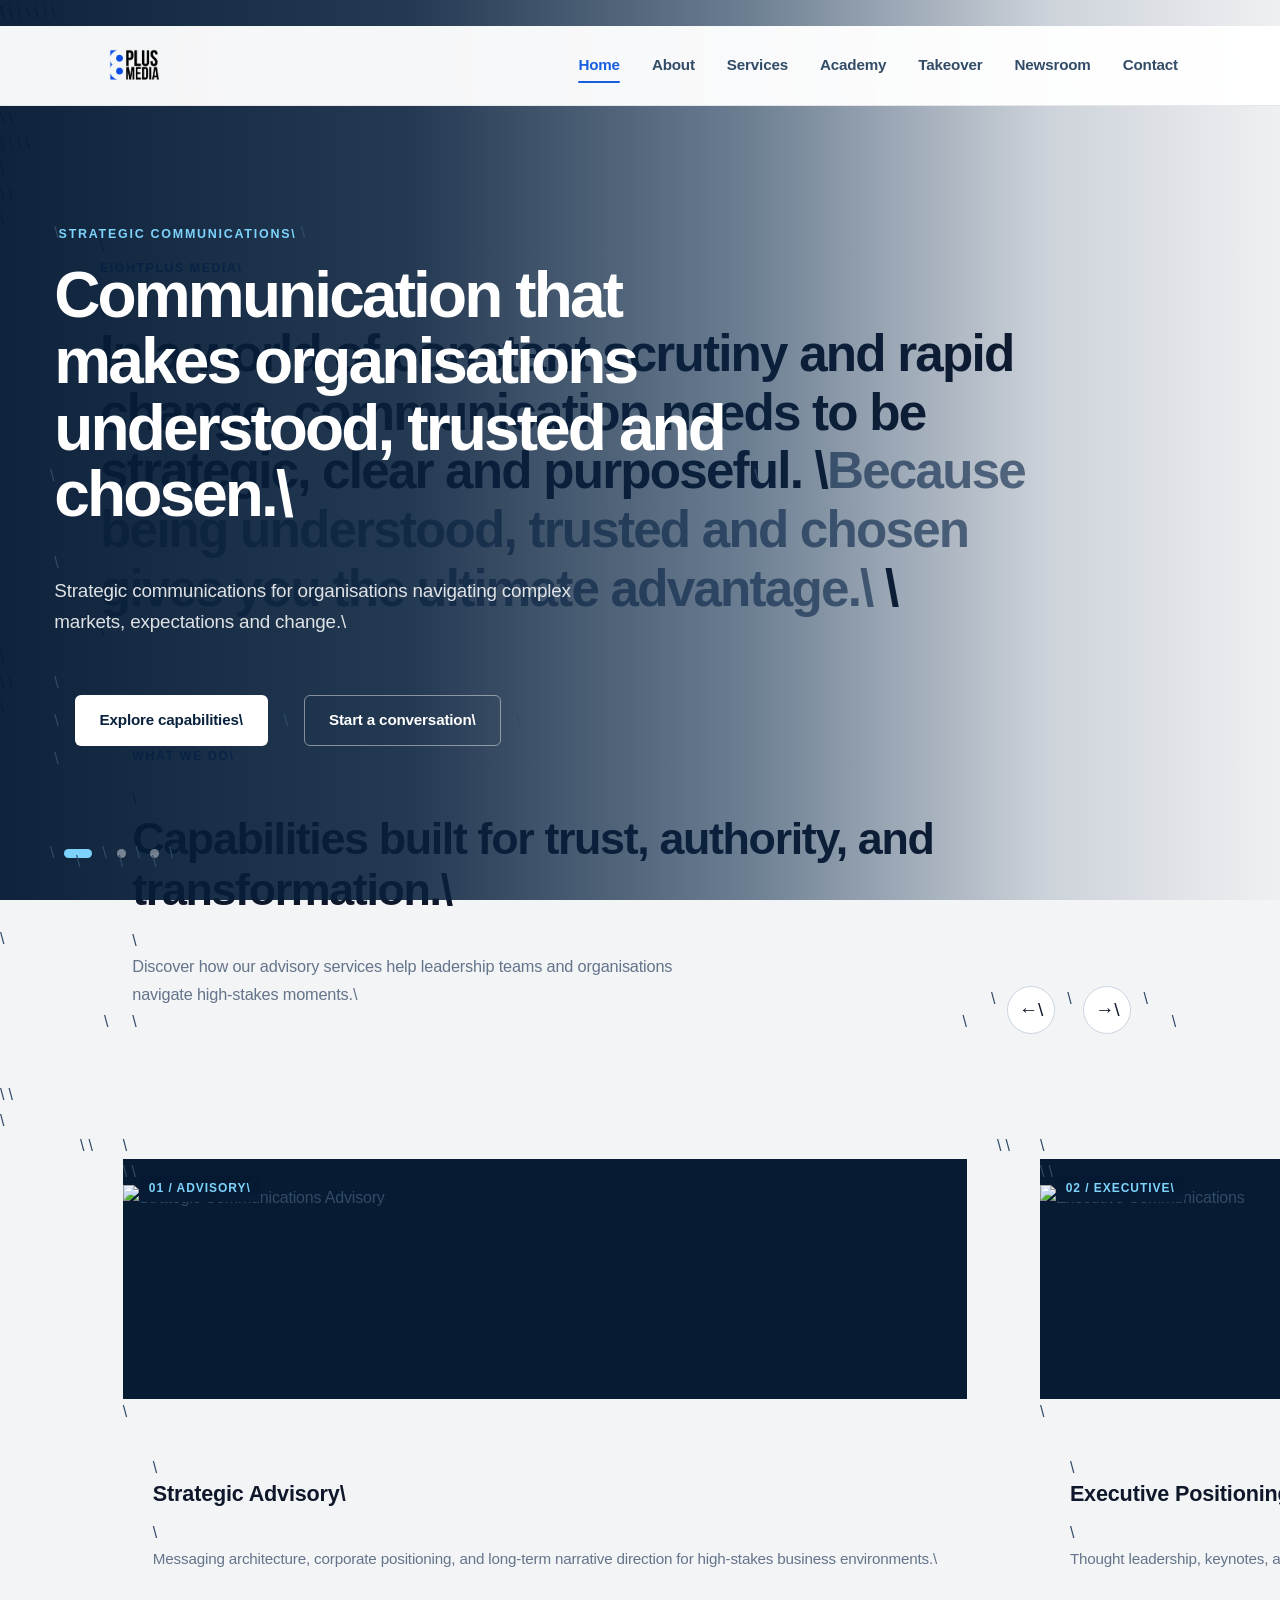
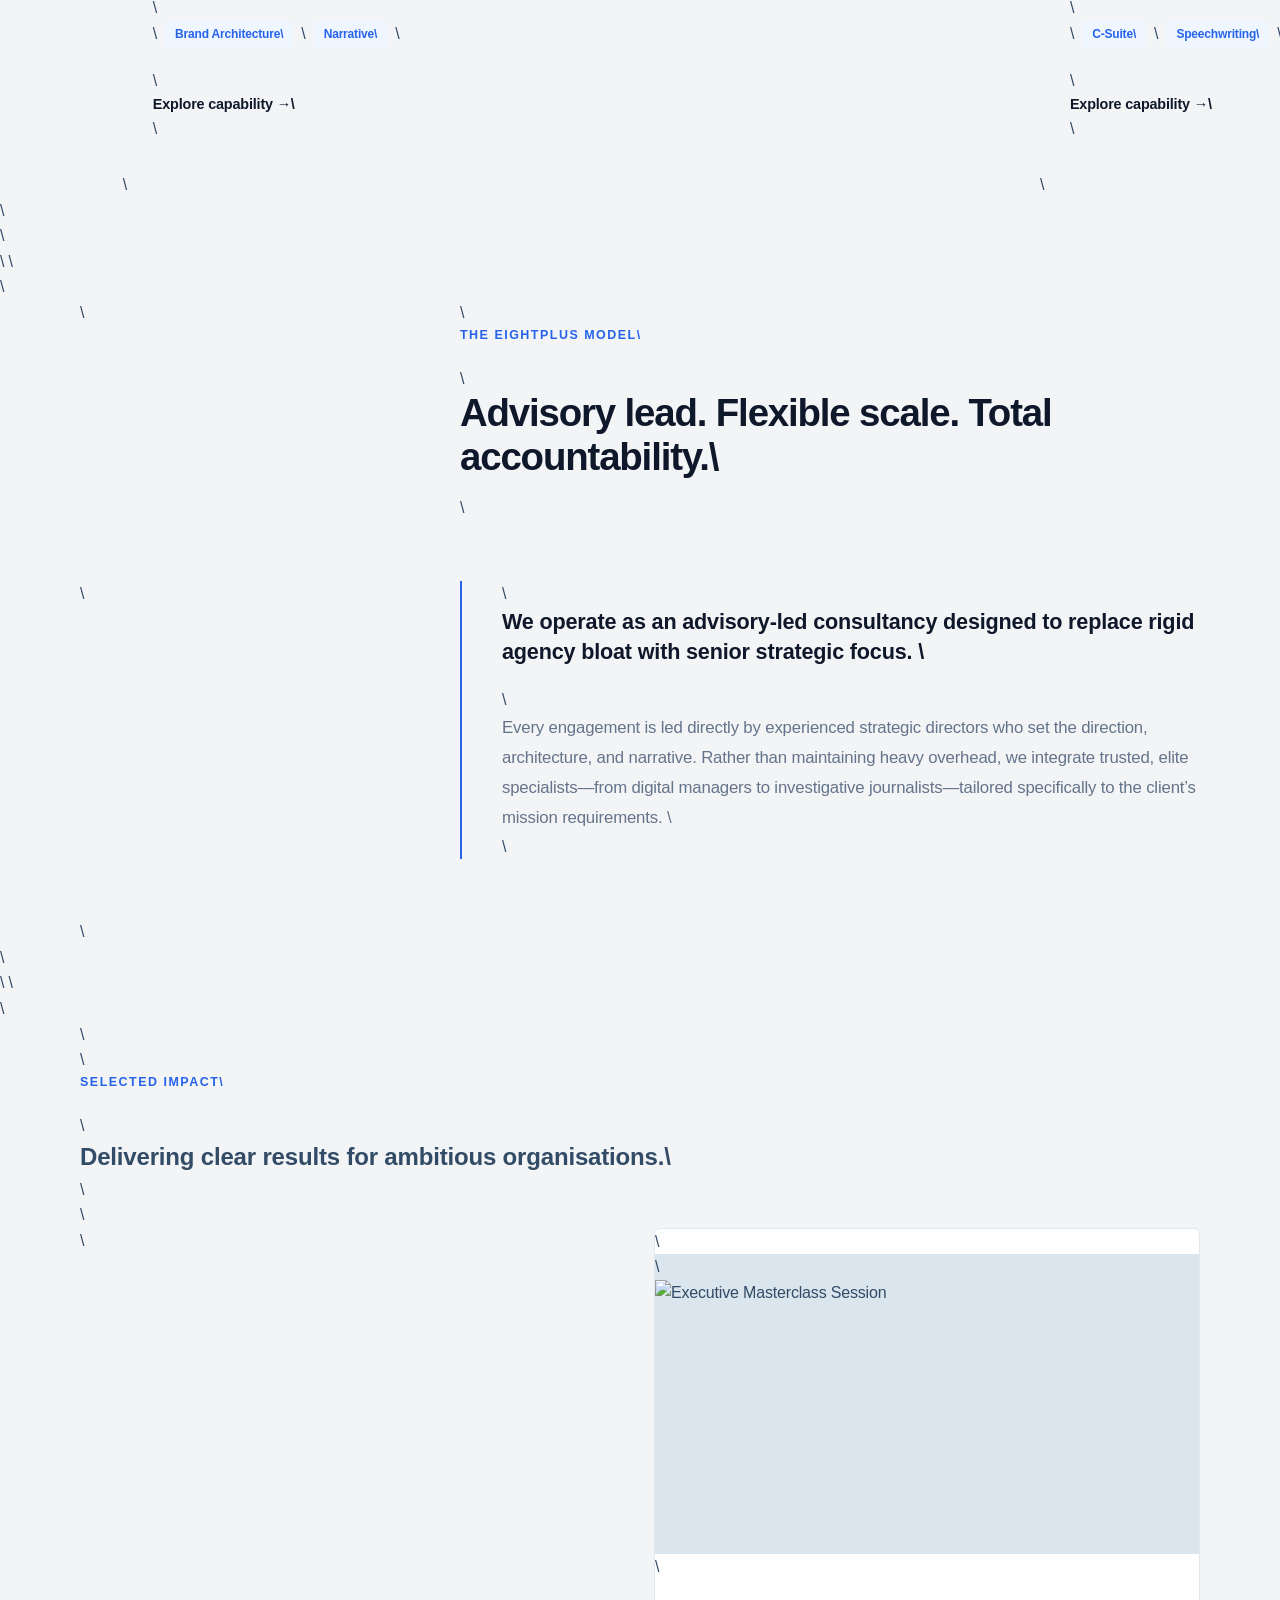
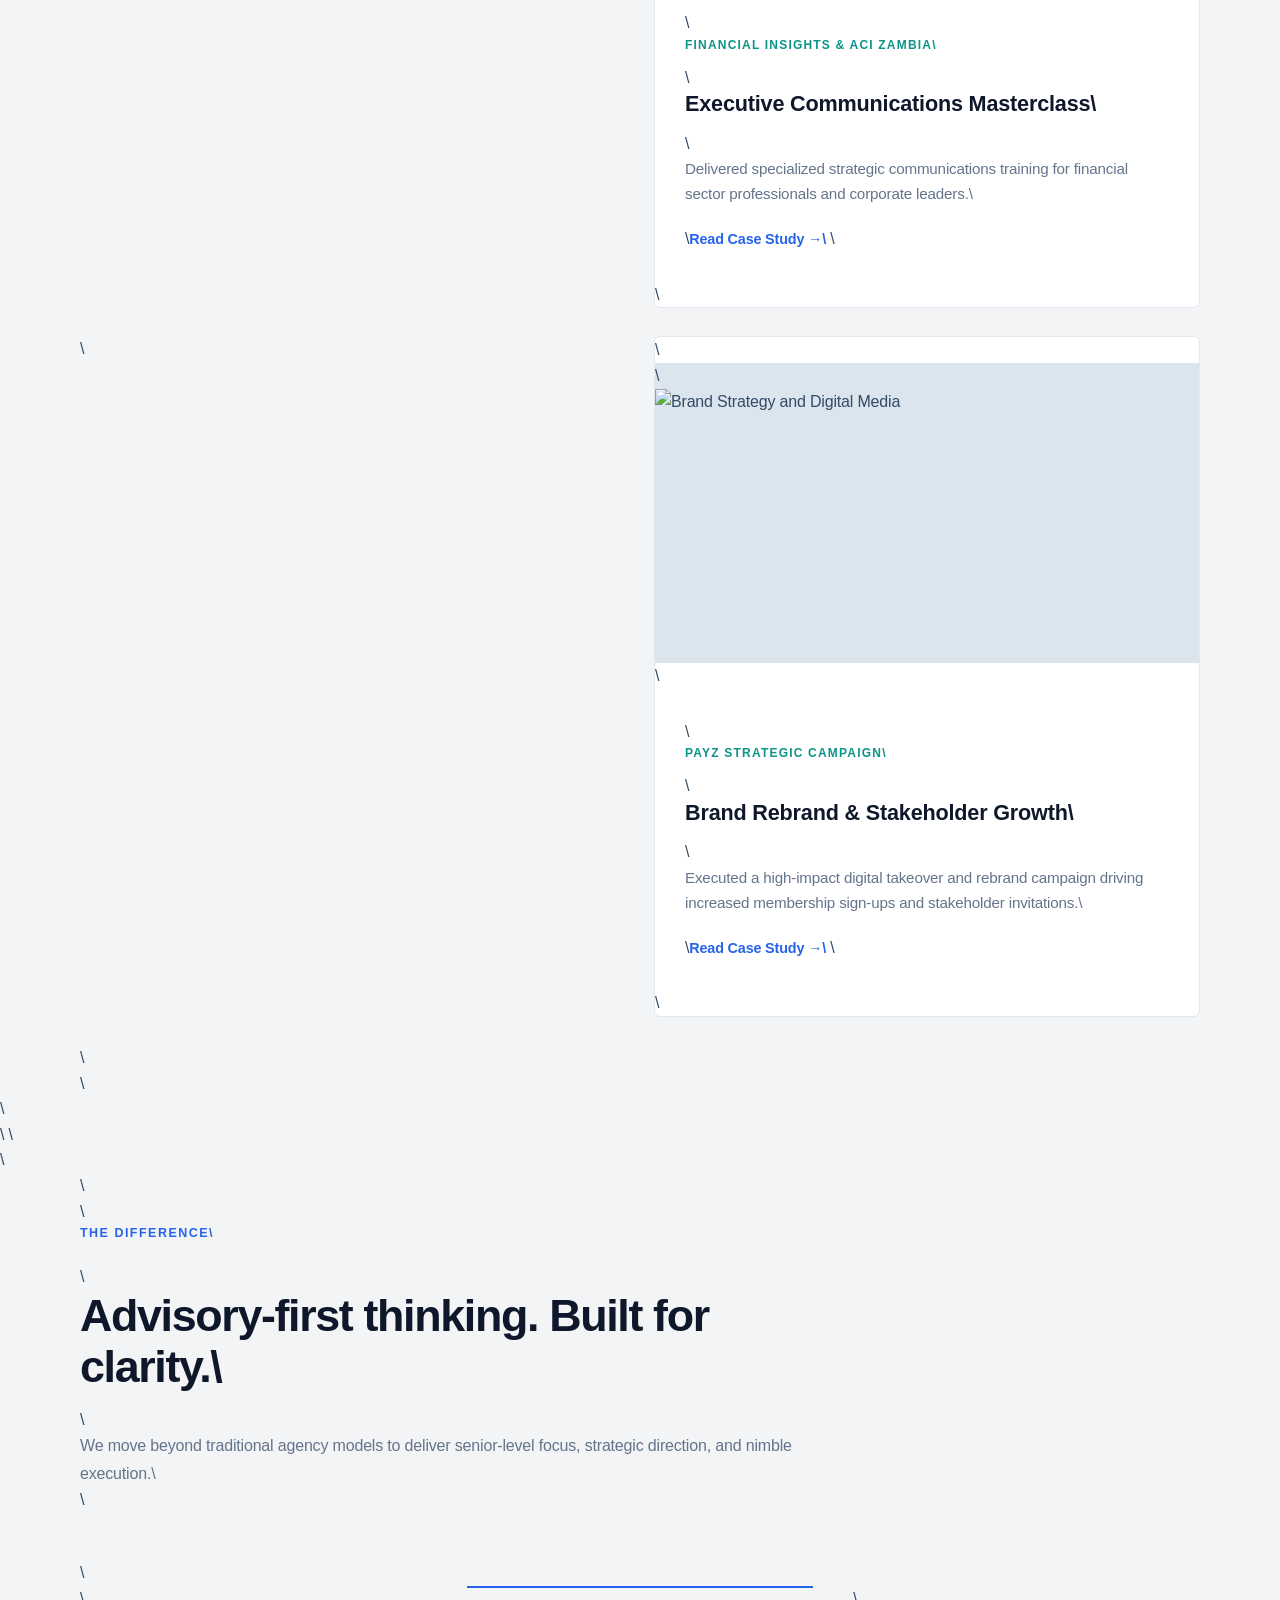
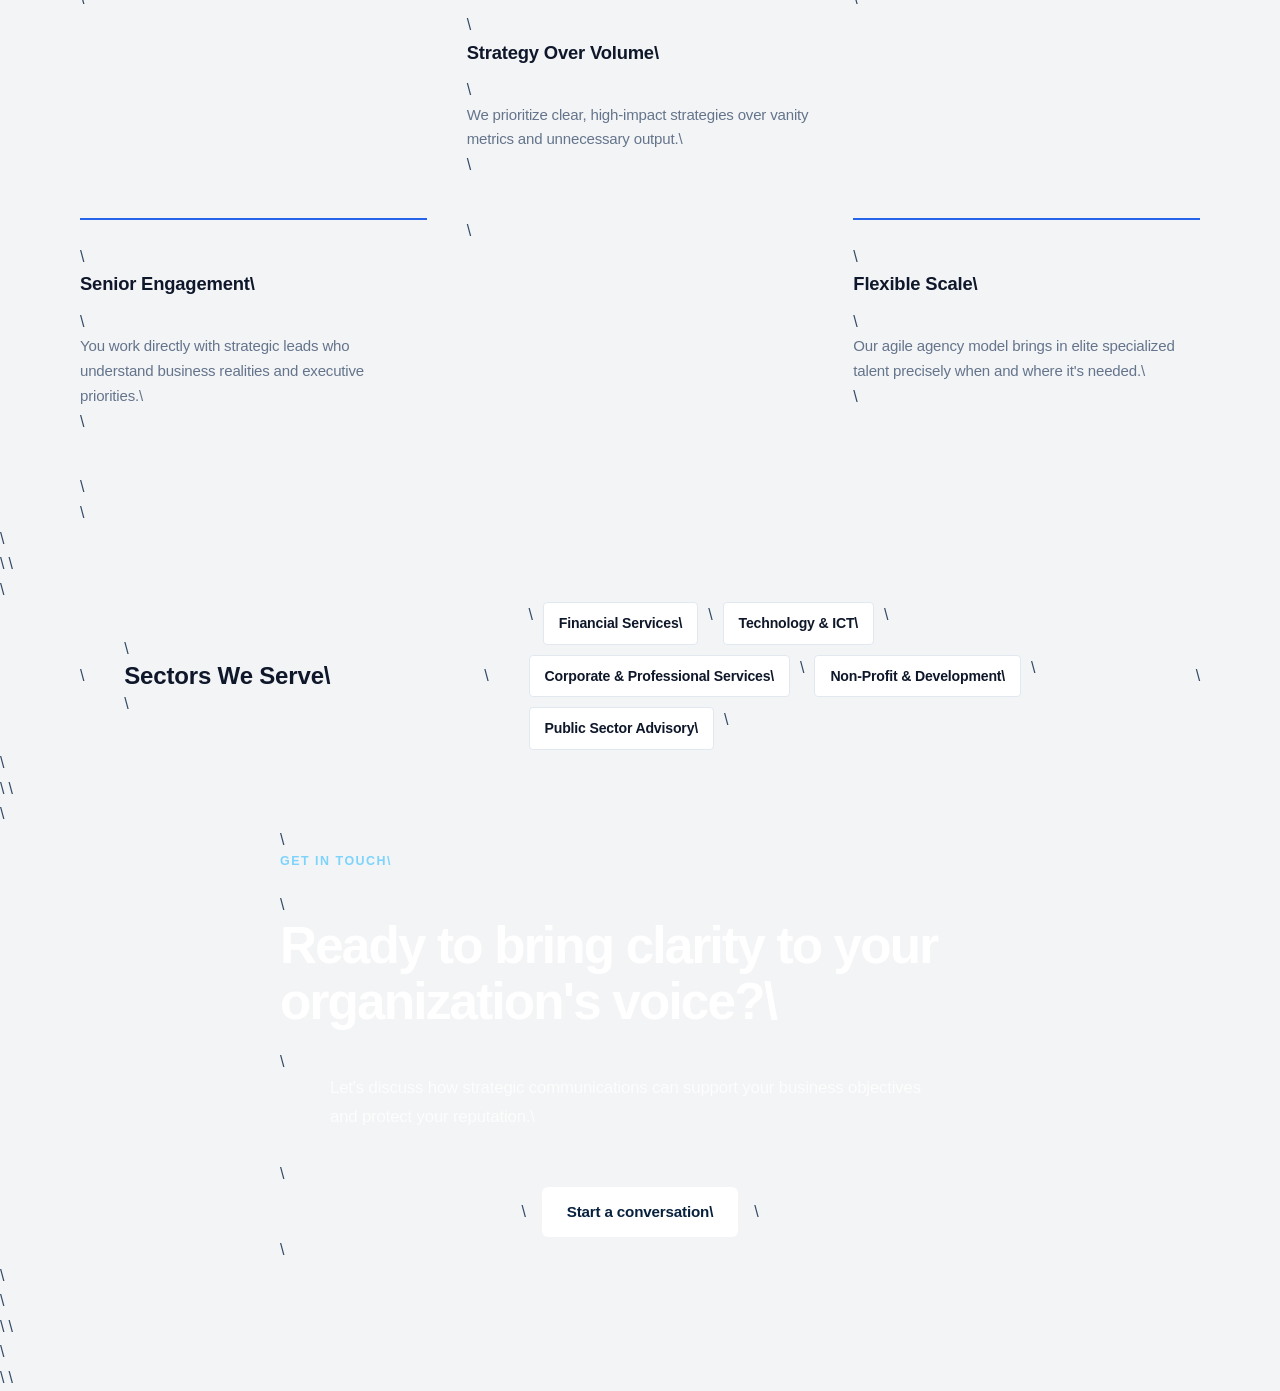
==== commit 1fcbb7f1: "Update index.html" ====
--- a/index.html
+++ b/index.html
@@ -1,928 +1,1213 @@
 <!DOCTYPE html>
 <html lang="en">
 <head>
-    <meta charset="UTF-8">
-    <meta name="viewport" content="width=device-width, initial-scale=1.0">
-    <title>Eightplus Media | Strategic Communications & Advisory</title>
-    <meta name="description" content="Strategic communications advisory grounded in systems thinking, reputation management, and executive positioning. Advisory lead. Flexible scale. Total accountability.">
-    <link rel="stylesheet" href="./style.css">
+<meta charset="UTF-8">
+<meta name="viewport" content="width=device-width, initial-scale=1.0">
+\<title>Eightplus Media | Strategic Communications Consultancy\</title>
+
+\<meta
+    name="description"
+    content="Eightplus Media is an advisory-led communications consultancy helping organisations communicate clearly, build trust and navigate complexity."
+\>
+
+\<link rel="stylesheet" href="style.css">
+
+\<style>
+    /\* =========================================================
+       EIGHTPLUS HOMEPAGE
+       \========================================================= \*/
+
+    /\* ---------- HERO ---------- \*/
+
+    .ep-hero {
+        position: relative;
+        width: 100%;
+        height: min(82vh, 820px);
+        min-height: 600px;
+        overflow: hidden;
+        background: #071b33;
+        color: #ffffff;
+    }
+
+    .ep-hero-slides {
+        position: absolute;
+        inset: 0;
+    }
+
+    .ep-hero-slide {
+        position: absolute;
+        inset: 0;
+        opacity: 0;
+        visibility: hidden;
+        transition: opacity 0.9s ease, visibility 0.9s ease;
+        background-size: cover;
+        background-position: center;
+    }
+
+    .ep-hero-slide.is-active {
+        opacity: 1;
+        visibility: visible;
+    }
+
+    .ep-hero-slide::after {
+        content: "";
+        position: absolute;
+        inset: 0;
+        background: linear-gradient(
+            90deg,
+            rgba(5, 27, 52, 0.96) 0%,
+            rgba(7, 31, 59, 0.88) 32%,
+            rgba(8, 39, 72, 0.58) 58%,
+            rgba(8, 39, 72, 0.16) 82%,
+            rgba(8, 39, 72, 0.02) 100%
+        );
+    }
+
+    .ep-hero-content {
+        position: relative;
+        z-index: 2;
+        width: min(1180px, calc(100% - 48px));
+        height: 100%;
+        margin: 0 auto;
+        display: flex;
+        align-items: center;
+    }
+
+    .ep-hero-copy {
+        max-width: 700px;
+        padding-top: 40px;
+    }
+
+    .ep-hero-kicker {
+        display: inline-block;
+        margin-bottom: 18px;
+        color: #7dd3fc;
+        font-size: 0.78rem;
+        font-weight: 700;
+        letter-spacing: 0.14em;
+        line-height: 1.4;
+        text-transform: uppercase;
+    }
+
+    .ep-hero h1 {
+        margin: 0 0 22px;
+        color: #ffffff;
+        font-size: clamp(2.7rem, 5vw, 4.7rem);
+        font-weight: 700;
+        line-height: 1.04;
+        letter-spacing: -0.045em;
+        max-width: 720px;
+    }
+
+    .ep-hero-text {
+        max-width: 590px;
+        margin: 0 0 32px;
+        color: rgba(255, 255, 255, 0.86);
+        font-size: clamp(1rem, 1.6vw, 1.18rem);
+        line-height: 1.65;
+    }
+
+    .ep-hero-actions {
+        display: flex;
+        align-items: center;
+        gap: 16px;
+        flex-wrap: wrap;
+    }
+
+    .ep-hero-button {
+        display: inline-flex;
+        align-items: center;
+        justify-content: center;
+        min-height: 48px;
+        padding: 12px 24px;
+        border: 1px solid transparent;
+        border-radius: 6px;
+        text-decoration: none;
+        font-size: 0.95rem;
+        font-weight: 700;
+        transition: transform 0.25s ease, background-color 0.25s ease, border-color 0.25s ease;
+    }
+
+    .ep-hero-button\:hover {
+        transform: translateY(-2px);
+    }
+
+    .ep-hero-button-primary {
+        background: #ffffff;
+        color: #08213d;
+    }
+
+    .ep-hero-button-primary\:hover {
+        background: #eaf4fb;
+    }
+
+    .ep-hero-button-secondary {
+        background: transparent;
+        border-color: rgba(255, 255, 255, 0.45);
+        color: #ffffff;
+    }
+
+    .ep-hero-button-secondary\:hover {
+        border-color: #ffffff;
+        background: rgba(255, 255, 255, 0.08);
+    }
+
+    .ep-hero-controls {
+        position: absolute;
+        z-index: 5;
+        bottom: 34px;
+        left: max(24px, calc((100% - 1180px) / 2));
+        display: flex;
+        align-items: center;
+        gap: 10px;
+    }
+
+    .ep-hero-dot {
+        width: 9px;
+        height: 9px;
+        padding: 0;
+        border: 0;
+        border-radius: 50%;
+        background: rgba(255, 255, 255, 0.42);
+        cursor: pointer;
+        transition: width 0.25s ease, border-radius 0.25s ease, background-color 0.25s ease;
+    }
+
+    .ep-hero-dot.is-active {
+        width: 28px;
+        border-radius: 8px;
+        background: #7dd3fc;
+    }
+
+    /\* ---------- POSITIONING STATEMENT ---------- \*/
+
+    .ep-positioning {
+        padding: 100px 24px;
+        background: #ffffff;
+    }
+
+    .ep-positioning-inner {
+        max-width: 1080px;
+        margin: 0 auto;
+    }
+
+    .ep-eyebrow {
+        display: block;
+        margin-bottom: 20px;
+        color: var(--color-primary, #2563eb);
+        font-size: 0.78rem;
+        font-weight: 700;
+        letter-spacing: 0.12em;
+        text-transform: uppercase;
+    }
+
+    .ep-positioning h2 {
+        max-width: 980px;
+        margin: 0;
+        color: var(--color-heading, #0f172a);
+        font-size: clamp(2rem, 4vw, 3.25rem);
+        font-weight: 600;
+        line-height: 1.15;
+        letter-spacing: -0.035em;
+    }
+
+    .ep-positioning h2 span {
+        color: var(--color-muted, #64748b);
+    }
+
+    /\* ---------- WHAT WE DO (FULL-WIDTH INTERACTIVE HORIZONTAL SLIDER) ---------- \*/
+
+    .ep-capabilities-slider-section {
+        padding: 100px 0;
+        background: #ffffff;
+        overflow: hidden;
+    }
+
+    .ep-capabilities-header {
+        max-width: 1120px;
+        margin: 0 auto 48px;
+        padding: 0 24px;
+        display: flex;
+        align-items: flex-end;
+        justify-content: space-between;
+        gap: 24px;
+    }
+
+    .ep-capabilities-header-text h2 {
+        margin: 0 0 12px;
+        color: var(--color-heading, #0f172a);
+        font-size: clamp(2rem, 3.5vw, 2.8rem);
+        line-height: 1.15;
+        letter-spacing: -0.03em;
+    }
+
+    .ep-capabilities-header-text p {
+        margin: 0;
+        color: var(--color-muted, #64748b);
+        font-size: 1.02rem;
+        line-height: 1.7;
+        max-width: 600px;
+    }
+
+    .ep-slider-arrows {
+        display: flex;
+        gap: 12px;
+    }
+
+    .ep-slider-arrow {
+        width: 48px;
+        height: 48px;
+        border-radius: 50%;
+        border: 1px solid var(--color-border, #cbd5e1);
+        background: #ffffff;
+        color: var(--color-heading, #0f172a);
+        display: flex;
+        align-items: center;
+        justify-content: center;
+        cursor: pointer;
+        transition: all 0.25s ease;
+        font-size: 1.2rem;
+    }
+
+    .ep-slider-arrow\:hover {
+        background: var(--color-heading, #0f172a);
+        color: #ffffff;
+        border-color: var(--color-heading, #0f172a);
+    }
+
+    /\* Horizontal Carousel Container \*/
+    .ep-carousel-track-wrapper {
+        width: 100%;
+        overflow-x: auto;
+        scroll-snap-type: x mandatory;
+        scroll-behavior: smooth;
+        -webkit-overflow-scrolling: touch;
+        scrollbar-width: none;
+        padding: 10px 0 30px;
+    }
+
+    .ep-carousel-track-wrapper::-webkit-scrollbar {
+        display: none;
+    }
+
+    .ep-carousel-track {
+        display: flex;
+        gap: 30px;
+        padding-left: max(24px, calc((100vw - 1120px) / 2));
+        padding-right: max(24px, calc((100vw - 1120px) / 2));
+        width: max-content;
+    }
+
+    /\* Individual Capability Slide Card \*/
+    .ep-cap-slide {
+        flex: 0 0 420px;
+        scroll-snap-align: start;
+        background: #ffffff;
+        border: 1px solid var(--color-border, #e2e8f0);
+        border-radius: 8px;
+        overflow: hidden;
+        display: flex;
+        flex-direction: column;
+        transition: transform 0.3s ease, box-shadow 0.3s ease;
+    }
+
+    .ep-cap-slide\:hover {
+        transform: translateY(-6px);
+        box-shadow: 0 20px 25px -5px rgba(0, 0, 0, 0.08), 0 10px 10px -5px rgba(0, 0, 0, 0.04);
+    }
+
+    .ep-cap-media {
+        height: 240px;
+        position: relative;
+        overflow: hidden;
+        background: #071b33;
+    }
+
+    .ep-cap-media img {
+        width: 100%;
+        height: 100%;
+        object-fit: cover;
+        transition: transform 0.5s ease;
+    }
+
+    .ep-cap-slide\:hover .ep-cap-media img {
+        transform: scale(1.05);
+    }
+
+    .ep-cap-num {
+        position: absolute;
+        top: 16px;
+        left: 16px;
+        background: rgba(7, 27, 51, 0.85);
+        backdrop-filter: blur(4px);
+        color: #7dd3fc;
+        font-size: 0.75rem;
+        font-weight: 800;
+        padding: 4px 10px;
+        border-radius: 4px;
+        letter-spacing: 0.08em;
+    }
+
+    .ep-cap-content {
+        padding: 30px;
+        display: flex;
+        flex-direction: column;
+        flex-grow: 1;
+    }
+
+    .ep-cap-content h3 {
+        margin: 0 0 12px;
+        color: var(--color-heading, #0f172a);
+        font-size: 1.35rem;
+        line-height: 1.3;
+    }
+
+    .ep-cap-content p {
+        margin: 0 0 24px;
+        color: var(--color-muted, #64748b);
+        font-size: 0.95rem;
+        line-height: 1.65;
+        flex-grow: 1;
+    }
+
+    .ep-cap-tags {
+        display: flex;
+        flex-wrap: wrap;
+        gap: 8px;
+        margin-bottom: 20px;
+    }
+
+    .ep-cap-tag {
+        font-size: 0.75rem;
+        font-weight: 600;
+        color: var(--color-primary, #2563eb);
+        background: #eff6ff;
+        padding: 4px 10px;
+        border-radius: 4px;
+    }
+
+    .ep-cap-link {
+        color: var(--color-heading, #0f172a);
+        font-size: 0.9rem;
+        font-weight: 700;
+        text-decoration: none;
+        display: inline-flex;
+        align-items: center;
+        gap: 6px;
+        transition: color 0.25s ease;
+    }
+
+    .ep-cap-link\:hover {
+        color: var(--color-primary, #2563eb);
+    }
+
+     /\* ---------- HOW WE WORK (EDITORIAL NARRATIVE - NO CARDS) ---------- \*/
+
+    .ep-model {
+        padding: 96px 24px;
+        background: var(--color-bg, #f8fafc);
+        border-top: 1px solid var(--color-border, #e2e8f0);
+        border-bottom: 1px solid var(--color-border, #e2e8f0);
+    }
+
+    .ep-model-inner {
+        max-width: 1120px;
+        margin: 0 auto;
+        display: grid;
+        grid-template-columns: 320px 1fr;
+        gap: 60px;
+        align-items: start;
+    }
+
+    .ep-model-heading h2 {
+        margin: 0 0 16px;
+        color: var(--color-heading, #0f172a);
+        font-size: clamp(2rem, 3vw, 2.5rem);
+        line-height: 1.15;
+        letter-spacing: -0.03em;
+    }
+
+    .ep-model-narrative {
+        padding-left: 40px;
+        border-left: 2px solid var(--color-primary, #2563eb);
+    }
+
+    .ep-model-lead {
+        margin: 0 0 20px;
+        color: var(--color-heading, #0f172a);
+        font-size: 1.35rem;
+        font-weight: 600;
+        line-height: 1.4;
+    }
+
+    .ep-model-body {
+        margin: 0;
+        color: var(--color-muted, #64748b);
+        font-size: 1.05rem;
+        line-height: 1.8;
+    }
     
-    <style>
-        :root {
-            --navy-deep: #071b33;
-            --navy-mid: #0f2847;
-            --slate-body: #334155;
-            --accent-blue: #0284c7;
-            --accent-light: #7dd3fc;
-            --bg-light: #f8fafc;
-        }
-
-        body {
-            color: var(--slate-body);
-            background-color: #ffffff;
-            font-family: -apple-system, BlinkMacSystemFont, "Segoe UI", Roboto, Helvetica, Arial, sans-serif;
-            line-height: 1.4;
-            margin: 0;
-        }
-
-        .container {
-            width: 90%;
-            max-width: 1200px;
-            margin: 0 auto;
-        }
-
-        /* GENERAL SECTION HEADERS */
-        .section-padding { padding: 50px 0; }
-        .eyebrow {
-            font-size: 0.75rem;
-            font-weight: 800;
-            text-transform: uppercase;
-            letter-spacing: 0.12em;
-            color: var(--accent-blue);
-            display: block;
-            margin-bottom: 4px;
-        }
-        .section-title {
-            font-size: 1.75rem;
-            font-weight: 800;
-            margin: 0 0 20px 0;
-            color: var(--navy-deep);
-            letter-spacing: -0.01em;
-        }
-
-        /* 1. HERO SLIDESHOW COMPONENT */
-        .hero-slideshow-container {
-            position: relative;
+    /\* ---------- SELECTED WORK ---------- \*/
+
+    .ep-work {
+        padding: 100px 24px;
+        background: var(--color-bg, #f8fafc);
+        border-top: 1px solid var(--color-border, #e2e8f0);
+    }
+
+    .ep-work-inner {
+        max-width: 1120px;
+        margin: 0 auto;
+    }
+
+    .ep-work-grid {
+        display: grid;
+        grid-template-columns: repeat(2, 1fr);
+        gap: 28px;
+    }
+
+    .ep-work-card {
+        overflow: hidden;
+        background: #ffffff;
+        border: 1px solid var(--color-border, #e2e8f0);
+        border-radius: 6px;
+    }
+
+    .ep-work-image {
+        height: 300px;
+        overflow: hidden;
+        background: #dbe5ee;
+    }
+
+    .ep-work-image img {
+        width: 100%;
+        height: 100%;
+        object-fit: cover;
+        display: block;
+        transition: transform 0.5s ease;
+    }
+
+    .ep-work-card\:hover .ep-work-image img {
+        transform: scale(1.035);
+    }
+
+    .ep-work-body {
+        padding: 30px;
+    }
+
+    .ep-work-client {
+        display: block;
+        margin-bottom: 10px;
+        color: var(--color-secondary, #0d9488);
+        font-size: 0.75rem;
+        font-weight: 800;
+        letter-spacing: 0.1em;
+        text-transform: uppercase;
+    }
+
+    .ep-work-body h3 {
+        margin: 0 0 12px;
+        color: var(--color-heading, #0f172a);
+        font-size: 1.35rem;
+        line-height: 1.3;
+    }
+
+    .ep-work-body p {
+        margin: 0 0 20px;
+        color: var(--color-muted, #64748b);
+        font-size: 0.95rem;
+        line-height: 1.65;
+    }
+
+    .ep-work-link {
+        color: var(--color-primary, #2563eb);
+        font-size: 0.9rem;
+        font-weight: 700;
+        text-decoration: none;
+    }
+
+    .ep-work-link\:hover {
+        text-decoration: underline;
+    }
+
+    /\* ---------- DIFFERENTIATOR ---------- \*/
+
+    .ep-difference {
+        padding: 100px 24px;
+        background: #ffffff;
+    }
+
+    .ep-difference-inner {
+        max-width: 1120px;
+        margin: 0 auto;
+    }
+
+    .ep-difference-heading {
+        max-width: 760px;
+        margin-bottom: 48px;
+    }
+
+    .ep-difference-heading h2 {
+        margin: 0 0 14px;
+        color: var(--color-heading, #0f172a);
+        font-size: clamp(2rem, 3.5vw, 2.8rem);
+        line-height: 1.15;
+        letter-spacing: -0.03em;
+    }
+
+    .ep-difference-heading p {
+        margin: 0;
+        color: var(--color-muted, #64748b);
+        font-size: 1rem;
+        line-height: 1.7;
+    }
+
+    .ep-difference-grid {
+        display: grid;
+        grid-template-columns: repeat(3, 1fr);
+        gap: 40px;
+    }
+
+    .ep-difference-item {
+        padding-top: 24px;
+        border-top: 2px solid var(--color-primary, #2563eb);
+    }
+
+    .ep-difference-item h3 {
+        margin: 0 0 10px;
+        color: var(--color-heading, #0f172a);
+        font-size: 1.15rem;
+    }
+
+    .ep-difference-item p {
+        margin: 0;
+        color: var(--color-muted, #64748b);
+        font-size: 0.94rem;
+        line-height: 1.65;
+    }
+
+    /\* ---------- SECTORS ---------- \*/
+
+    .ep-sectors {
+        padding: 72px 24px;
+        background: var(--color-bg, #f8fafc);
+        border-top: 1px solid var(--color-border, #e2e8f0);
+        border-bottom: 1px solid var(--color-border, #e2e8f0);
+    }
+
+    .ep-sectors-inner {
+        max-width: 1120px;
+        margin: 0 auto;
+        display: flex;
+        align-items: center;
+        justify-content: space-between;
+        gap: 40px;
+    }
+
+    .ep-sectors-heading {
+        flex: 0 0 320px;
+    }
+
+    .ep-sectors-heading h2 {
+        margin: 0;
+        color: var(--color-heading, #0f172a);
+        font-size: 1.5rem;
+        line-height: 1.25;
+    }
+
+    .ep-sector-list {
+        flex: 1;
+        display: flex;
+        flex-wrap: wrap;
+        gap: 10px;
+    }
+
+    .ep-sector {
+        padding: 9px 15px;
+        border: 1px solid var(--color-border, #e2e8f0);
+        border-radius: 4px;
+        background: #ffffff;
+        color: var(--color-heading, #0f172a);
+        font-size: 0.88rem;
+        font-weight: 600;
+    }
+
+    /\* ---------- CTA ---------- \*/
+
+    .ep-final-cta {
+        padding: 110px 24px;
+        background: #071b33;
+        color: #ffffff;
+        text-align: center;
+    }
+
+    .ep-final-cta-inner {
+        max-width: 720px;
+        margin: 0 auto;
+    }
+
+    .ep-final-cta .ep-eyebrow {
+        color: #7dd3fc;
+    }
+
+    .ep-final-cta h2 {
+        margin: 0 0 18px;
+        color: #ffffff;
+        font-size: clamp(2.1rem, 4vw, 3.2rem);
+        line-height: 1.1;
+        letter-spacing: -0.035em;
+    }
+
+    .ep-final-cta p {
+        max-width: 620px;
+        margin: 0 auto 30px;
+        color: rgba(255, 255, 255, 0.78);
+        font-size: 1.05rem;
+        line-height: 1.7;
+    }
+
+    /\* ---------- RESPONSIVE ---------- \*/
+
+    @media (max-width: 900px) {
+        .ep-model-inner {
+            grid-template-columns: 1fr;
+            gap: 24px;
+        }
+
+        .ep-model-narrative {
+            padding-left: 20px;
+        }
+
+        .ep-cap-slide {
+            flex: 0 0 340px;
+        }
+
+        .ep-difference-grid {
+            grid-template-columns: 1fr;
+            gap: 28px;
+        }
+
+        .ep-sectors-inner {
+            flex-direction: column;
+            align-items: flex-start;
+        }
+
+        .ep-sectors-heading {
+            flex-basis: auto;
+        }
+    }
+
+    @media (max-width: 700px) {
+        .ep-hero {
+            height: 82vh;
+            min-height: 560px;
+        }
+
+        .ep-hero-content {
+            width: min(100% - 40px, 1180px);
+        }
+
+        .ep-hero-copy {
+            padding-top: 20px;
+        }
+
+        .ep-hero-slide {
+            background-position: 60% center;
+        }
+
+        .ep-hero-h1 {
+            font-size: clamp(2.35rem, 11vw, 3.25rem);
+        }
+
+        .ep-hero-actions {
+            align-items: stretch;
+            flex-direction: column;
+            width: fit-content;
+        }
+
+        .ep-hero-button {
             width: 100%;
-            height: 85vh;
-            min-height: 550px;
-            background-color: var(--navy-deep);
-            color: #ffffff;
-            display: flex;
-            align-items: center;
-            overflow: hidden;
-        }
-
-        .hero-slide {
-            position: absolute;
-            inset: 0;
-            opacity: 0;
-            transition: opacity 1s ease-in-out;
-            z-index: 1;
-            display: flex;
-            align-items: center;
-        }
-
-        .hero-slide.active {
-            opacity: 1;
-            z-index: 2;
-        }
-
-        .hero-bg-img {
-            position: absolute;
-            inset: 0;
-            background-size: cover;
-            background-position: center;
-            transform: scale(1.05);
-            transition: transform 6s ease;
-        }
-
-        .hero-slide.active .hero-bg-img {
-            transform: scale(1);
-        }
-
-        .hero-overlay {
-            position: absolute;
-            inset: 0;
-            background: linear-gradient(135deg, rgba(7, 27, 51, 0.92) 0%, rgba(7, 27, 51, 0.75) 55%, rgba(7, 27, 51, 0.88) 100%);
-            z-index: 2;
-        }
-
-        .hero-content {
-            position: relative;
-            z-index: 3;
-            max-width: 720px;
-        }
-
-        .hero-tagline {
-            font-size: 0.75rem;
-            font-weight: 800;
-            text-transform: uppercase;
-            letter-spacing: 0.12em;
-            color: var(--accent-light);
-            display: block;
-            margin-bottom: 8px;
-        }
-
-        .hero-title {
-            font-size: 3rem;
-            font-weight: 800;
-            line-height: 1.1;
-            margin: 0 0 14px 0;
-            letter-spacing: -0.02em;
-        }
-
-        .hero-description {
-            font-size: 1.1rem;
-            font-weight: 500;
-            color: #e2e8f0;
-            margin: 0 0 28px 0;
-            line-height: 1.5;
-        }
-
-        .hero-controls {
-            position: absolute;
-            bottom: 30px;
-            left: 50%;
-            transform: translateX(-50%);
-            z-index: 4;
-            display: flex;
-            gap: 10px;
-        }
-
-        .hero-dot {
-            width: 12px;
-            height: 12px;
-            border-radius: 50%;
-            background: rgba(255, 255, 255, 0.35);
-            border: 2px solid transparent;
-            cursor: pointer;
-            transition: all 0.3s ease;
-        }
-
-        .hero-dot.active {
-            background: var(--accent-light);
-            border-color: rgba(255, 255, 255, 0.8);
-            transform: scale(1.2);
-        }
-
-        /* 2. SPECIALIST DISCIPLINES (4 CARDS + SERVICES CTA) */
-        .grid-4 {
-            display: grid;
-            grid-template-columns: repeat(4, 1fr);
-            gap: 16px;
-        }
-
-        .home-card {
-            position: relative;
-            height: 250px;
-            border-radius: 6px;
-            overflow: hidden;
-            display: flex;
+        }
+
+        .ep-hero-controls {
+            left: 20px;
+            bottom: 24px;
+        }
+
+        .ep-positioning,
+        .ep-model,
+        .ep-capabilities-slider-section,
+        .ep-work,
+        .ep-difference {
+            padding-top: 72px;
+            padding-bottom: 72px;
+        }
+
+        .ep-capabilities-header {
             flex-direction: column;
-            justify-content: space-between;
-            padding: 20px;
-            color: #ffffff;
-            cursor: pointer;
-            box-shadow: 0 4px 14px rgba(0,0,0,0.06);
-            transition: all 0.3s ease;
-        }
-        .home-card::before {
-            content: '';
-            position: absolute;
-            inset: 0;
-            background-size: cover;
-            background-position: center;
-            transition: transform 0.5s ease;
-            z-index: 1;
-        }
-        .home-card::after {
-            content: '';
-            position: absolute;
-            inset: 0;
-            background: linear-gradient(180deg, rgba(7, 27, 51, 0.25) 0%, rgba(7, 27, 51, 0.85) 65%, rgba(7, 27, 51, 0.98) 100%);
-            z-index: 2;
-        }
-        .home-card:hover { transform: translateY(-3px); }
-        .home-card:hover::before { transform: scale(1.05); }
-
-        .card-disc-1::before { background-image: url('https://images.unsplash.com/photo-1507679799987-c73779587ccf?auto=format&fit=crop&w=800&q=80'); }
-        .card-disc-2::before { background-image: url('https://images.unsplash.com/photo-1522071820081-009f0129c71c?auto=format&fit=crop&w=800&q=80'); }
-        .card-disc-3::before { background-image: url('https://images.unsplash.com/photo-1464822759023-fed622ff2c3b?auto=format&fit=crop&w=800&q=80'); }
-        .card-disc-4::before { background-image: url('https://images.unsplash.com/photo-1551836022-d5d88e9218df?auto=format&fit=crop&w=800&q=80'); }
-
-        .card-top { position: relative; z-index: 3; }
-        .card-title {
-            font-size: 1.15rem;
-            font-weight: 800;
-            color: #ffffff;
-            margin: 0;
-        }
-
-        .card-bottom {
-            position: relative;
-            z-index: 3;
-            display: flex;
-            flex-direction: column;
-            align-items: flex-end;
-            width: 100%;
-        }
-
-        .explore-btn {
-            font-size: 0.7rem;
-            font-weight: 800;
-            letter-spacing: 0.1em;
-            color: var(--accent-light);
-            text-transform: uppercase;
-            background: rgba(255, 255, 255, 0.12);
-            backdrop-filter: blur(4px);
-            padding: 6px 12px;
-            border-radius: 4px;
-            border: 1px solid rgba(255, 255, 255, 0.25);
-            transition: all 0.2s ease;
-        }
-        .home-card:hover .explore-btn {
-            background: var(--accent-blue);
-            border-color: var(--accent-blue);
-            color: #ffffff;
-        }
-
-        .card-revealed-info {
-            display: none;
-            width: 100%;
-            margin-bottom: 12px;
-            padding-top: 10px;
-            border-top: 1px solid rgba(255,255,255,0.2);
-            animation: fadeIn 0.25s ease;
-        }
-        .card-subtitle {
-            font-size: 0.85rem;
-            font-weight: 700;
-            color: var(--accent-light);
-            margin-bottom: 4px;
-        }
-        .card-body-text {
-            font-size: 0.8rem;
-            color: #e2e8f0;
-            line-height: 1.35;
-        }
-
-        .home-card.is-expanded {
-            height: auto;
-            min-height: 250px;
-        }
-        .home-card.is-expanded .card-revealed-info { display: block; }
-
-        .section-cta-bar {
-            margin-top: 20px;
-            text-align: right;
-        }
-        .section-link-btn {
-            display: inline-flex;
-            align-items: center;
-            gap: 8px;
-            font-size: 0.85rem;
-            font-weight: 800;
-            color: var(--accent-blue);
-            text-decoration: none;
-            text-transform: uppercase;
-            letter-spacing: 0.08em;
-            transition: color 0.2s ease;
-        }
-        .section-link-btn:hover { color: var(--navy-deep); }
-
-        /* 3. THE EIGHTPLUS MODEL */
-        .model-section {
-            background-color: var(--bg-light);
-            border-top: 1px solid #e2e8f0;
-            border-bottom: 1px solid #e2e8f0;
-        }
-        .model-header {
-            max-width: 750px;
-            margin-bottom: 30px;
-        }
-        .model-headline {
-            font-size: 1.5rem;
-            font-weight: 800;
-            color: var(--navy-deep);
-            margin: 6px 0 0 0;
-            letter-spacing: -0.01em;
-        }
-        .grid-3-model {
-            display: grid;
-            grid-template-columns: repeat(3, 1fr);
-            gap: 20px;
-        }
-        .model-card {
-            background: #ffffff;
-            padding: 24px;
-            border-radius: 6px;
-            border: 1px solid #e2e8f0;
-            box-shadow: 0 2px 8px rgba(0,0,0,0.03);
-        }
-        .model-card-num {
-            font-size: 0.75rem;
-            font-weight: 800;
-            color: var(--accent-blue);
-            display: block;
-            margin-bottom: 8px;
-        }
-        .model-card h3 {
-            font-size: 1.15rem;
-            font-weight: 800;
-            color: var(--navy-deep);
-            margin: 0 0 8px 0;
-        }
-        .model-card p {
-            font-size: 0.85rem;
-            color: var(--slate-body);
-            line-height: 1.45;
-            margin: 0;
-        }
-
-        /* 4. SELECTED WORK (CASE STUDY MINI SLIDESHOW CARDS) */
-        .grid-2-work {
-            display: grid;
-            grid-template-columns: repeat(2, 1fr);
-            gap: 20px;
-        }
-        .work-card {
-            position: relative;
-            min-height: 380px;
-            border-radius: 6px;
-            overflow: hidden;
-            display: flex;
-            flex-direction: column;
-            justify-content: flex-end;
-            padding: 24px;
-            color: #ffffff;
-            cursor: pointer;
-            box-shadow: 0 4px 14px rgba(0,0,0,0.08);
-            transition: all 0.3s ease;
-        }
-        .work-slideshow-bg {
-            position: absolute;
-            inset: 0;
-            z-index: 1;
-        }
-        .work-slide {
-            position: absolute;
-            inset: 0;
-            background-size: cover;
-            background-position: center;
-            opacity: 0;
-            transition: opacity 0.8s ease-in-out, transform 0.8s ease;
-        }
-        .work-slide.active { opacity: 1; }
-        .work-card:hover .work-slide.active { transform: scale(1.03); }
-
-        .work-card::after {
-            content: '';
-            position: absolute;
-            inset: 0;
-            background: linear-gradient(180deg, rgba(7, 27, 51, 0.15) 0%, rgba(7, 27, 51, 0.78) 55%, rgba(7, 27, 51, 0.96) 100%);
-            z-index: 2;
-        }
-
-        .work-content {
-            position: relative;
-            z-index: 3;
-            width: 100%;
-        }
-        .work-client-tag {
-            font-size: 0.75rem;
-            font-weight: 800;
-            text-transform: uppercase;
-            letter-spacing: 0.1em;
-            color: var(--accent-light);
-            display: block;
-            margin-bottom: 4px;
-        }
-        .work-title {
-            font-size: 1.4rem;
-            font-weight: 800;
-            color: #ffffff;
-            margin: 0 0 8px 0;
-            line-height: 1.2;
-        }
-        .work-revealed-details {
-            display: none;
-            margin-top: 12px;
-            padding-top: 12px;
-            border-top: 1px solid rgba(255, 255, 255, 0.2);
-            animation: fadeIn 0.25s ease;
-        }
-        .work-summary-text {
-            font-size: 0.85rem;
-            color: #e2e8f0;
-            line-height: 1.4;
-            margin-bottom: 12px;
-        }
-        .work-footer {
-            display: flex;
-            justify-content: space-between;
-            align-items: center;
-            width: 100%;
-            margin-top: 10px;
-        }
-
-        .slide-dots {
-            display: flex;
-            gap: 6px;
-        }
-        .slide-dot {
-            width: 6px;
-            height: 6px;
-            border-radius: 50%;
-            background: rgba(255, 255, 255, 0.4);
-            transition: background 0.3s ease;
-        }
-        .slide-dot.active { background: var(--accent-light); }
-
-        .work-card.is-expanded .work-revealed-details { display: block; }
-
-        /* 5. SECTOR EXPERIENCE STRIP */
-        .grid-4-sectors {
-            display: grid;
-            grid-template-columns: repeat(4, 1fr);
-            gap: 12px;
-        }
-        .sector-card {
-            position: relative;
-            height: 140px;
-            border-radius: 6px;
-            overflow: hidden;
-            display: flex;
-            align-items: flex-end;
-            padding: 16px;
-            color: #ffffff;
-            box-shadow: 0 2px 8px rgba(0,0,0,0.06);
-        }
-        .sector-card::before {
-            content: '';
-            position: absolute;
-            inset: 0;
-            background-size: cover;
-            background-position: center;
-            z-index: 1;
-            transition: transform 0.4s ease;
-        }
-        .sector-card::after {
-            content: '';
-            position: absolute;
-            inset: 0;
-            background: linear-gradient(180deg, rgba(7,27,51,0.2) 0%, rgba(7,27,51,0.88) 100%);
-            z-index: 2;
-        }
-        .sector-card:hover::before { transform: scale(1.05); }
-
-        .sec-1::before { background-image: url('https://images.unsplash.com/photo-1526304640581-d334cdbbf45e?auto=format&fit=crop&w=600&q=80'); }
-        .sec-2::before { background-image: url('https://images.unsplash.com/photo-1578575437130-527eed3abbec?auto=format&fit=crop&w=600&q=80'); }
-        .sec-3::before { background-image: url('https://images.unsplash.com/photo-1473341304170-971dccb5ac1e?auto=format&fit=crop&w=600&q=80'); }
-        .sec-4::before { background-image: url('https://images.unsplash.com/photo-1541888946425-d0fbb186a5b7?auto=format&fit=crop&w=600&q=80'); }
-
-        .sector-content {
-            position: relative;
-            z-index: 3;
-        }
-        .sector-title {
-            font-size: 0.95rem;
-            font-weight: 800;
-            margin: 0 0 2px 0;
-            color: #ffffff;
-        }
-        .sector-desc {
-            font-size: 0.72rem;
-            color: var(--accent-light);
-            margin: 0;
-        }
-
-        /* 6. CLOSING BANNER */
-        .closing-banner {
-            padding: 60px 0;
-            background: linear-gradient(135deg, rgba(7, 27, 51, 0.95) 0%, rgba(15, 40, 71, 0.95) 100%),
-                        url('https://images.unsplash.com/photo-1517245386807-bb43f82c33c4?auto=format&fit=crop&w=1920&q=80') center/cover no-repeat;
-            color: #ffffff;
-            text-align: center;
-        }
-        .closing-banner h2 {
-            font-size: 2rem;
-            font-weight: 800;
-            margin: 0 0 10px 0;
-        }
-        .brand-pillars {
-            display: flex;
-            justify-content: center;
-            gap: 16px;
-            font-size: 0.85rem;
-            font-weight: 800;
-            letter-spacing: 0.1em;
-            color: var(--accent-light);
-            margin-bottom: 24px;
-            text-transform: uppercase;
-        }
-        .btn-primary {
-            display: inline-block;
-            background-color: var(--accent-blue);
-            color: #ffffff;
-            padding: 12px 28px;
-            border-radius: 4px;
-            font-weight: 700;
-            font-size: 0.9rem;
-            text-decoration: none;
-            transition: background 0.2s ease;
-        }
-        .btn-primary:hover { background-color: #0369a1; }
-
-        @keyframes fadeIn {
-            from { opacity: 0; transform: translateY(4px); }
-            to { opacity: 1; transform: translateY(0); }
-        }
-
-        /* MOBILE RESPONSIVENESS */
-        @media (max-width: 1100px) {
-            .grid-4, .grid-4-sectors { grid-template-columns: repeat(2, 1fr); }
-            .grid-3-model, .grid-2-work { grid-template-columns: 1fr; }
-        }
-        @media (max-width: 768px) {
-            .hero-slideshow-container { height: 75vh; min-height: 480px; }
-            .hero-title { font-size: 2.1rem; }
-            .section-padding { padding: 35px 0; }
-            .section-title { font-size: 1.5rem; }
-            .grid-4, .grid-4-sectors { grid-template-columns: 1fr; }
-            .home-card, .home-card.is-expanded { height: auto; min-height: 200px; }
-            .work-card { min-height: 320px; }
-            .brand-pillars { flex-direction: column; gap: 4px; }
-            .section-cta-bar { text-align: left; margin-top: 15px; }
-        }
-    </style>
+            align-items: flex-start;
+        }
+
+        .ep-cap-slide {
+            flex: 0 0 285px;
+        }
+
+        .ep-work-grid {
+            grid-template-columns: 1fr;
+        }
+
+        .ep-work-image {
+            height: 240px;
+        }
+
+        .ep-final-cta {
+            padding: 80px 24px;
+        }
+    }
+
+    @media (prefers-reduced-motion: reduce) {
+        .ep-hero-slide,
+        .ep-hero-button,
+        .ep-work-image img,
+        .ep-cap-slide {
+            transition: none;
+        }
+    }
+\</style>
 </head>
 <body>
-
-    <div id="navbar-placeholder"></div>
-
-    <main>
-        <!-- 1. FULL EXPANDED HERO SLIDESHOW -->
-        <section class="hero-slideshow-container" id="hero-slideshow">
-            
-            <!-- SLIDE 1 -->
-            <div class="hero-slide active">
-                <div class="hero-bg-img" style="background-image: url('https://images.unsplash.com/photo-1497366216548-37526070297c?auto=format&fit=crop&w=1920&q=80');"></div>
-                <div class="hero-overlay"></div>
-                <div class="container">
-                    <div class="hero-content">
-                        <span class="hero-tagline">Strategic Communications &amp; Advisory</span>
-                        <h1 class="hero-title">COMMUNICATIONS THAT MOVE THE NEEDLE.</h1>
-                        <p class="hero-description">
-                            Positioning institutions, shaping corporate narratives, and guiding executive leadership through complex environments.
-                        </p>
-                        <a href="contact.html" class="btn-primary">Start a Conversation &rarr;</a>
-                    </div>
-                </div>
-            </div>
-
-            <!-- SLIDE 2 -->
-            <div class="hero-slide">
-                <div class="hero-bg-img" style="background-image: url('https://images.unsplash.com/photo-1507679799987-c73779587ccf?auto=format&fit=crop&w=1920&q=80');"></div>
-                <div class="hero-overlay"></div>
-                <div class="container">
-                    <div class="hero-content">
-                        <span class="hero-tagline">Systems-Level Thinking</span>
-                        <h1 class="hero-title">ALIGNING STRATEGY WITH PERCEPTION.</h1>
-                        <p class="hero-description">
-                            The real work starts before the message. We map market realities, stakeholder dynamics, and regulatory landscapes first.
-                        </p>
-                        <a href="about.html" class="btn-primary">Our Approach &rarr;</a>
-                    </div>
-                </div>
-            </div>
-
-            <!-- SLIDE 3 -->
-            <div class="hero-slide">
-                <div class="hero-bg-img" style="background-image: url('https://images.unsplash.com/photo-1522071820081-009f0129c71c?auto=format&fit=crop&w=1920&q=80');"></div>
-                <div class="hero-overlay"></div>
-                <div class="container">
-                    <div class="hero-content">
-                        <span class="hero-tagline">Built in Zambia, Looking Outward</span>
-                        <h1 class="hero-title">PROTECTING INSTITUTIONAL TRUST.</h1>
-                        <p class="hero-description">
-                            Advisory lead, flexible scale, and total accountability for corporate leaders and growth partners.
-                        </p>
-                        <a href="services.html" class="btn-primary">Explore Services &rarr;</a>
-                    </div>
-                </div>
-            </div>
-
-            <!-- SLIDESHOW DOTS -->
-            <div class="hero-controls">
-                <span class="hero-dot active" onclick="setHeroSlide(0)"></span>
-                <span class="hero-dot" onclick="setHeroSlide(1)"></span>
-                <span class="hero-dot" onclick="setHeroSlide(2)"></span>
-            </div>
-
-        </section>
-
-        <!-- 2. SPECIALIST DISCIPLINES GRID -->
-        <section class="section-padding">
-            <div class="container">
-                <span class="eyebrow">Core Capabilities</span>
-                <h2 class="section-title">SPECIALIST DISCIPLINES</h2>
-
-                <div class="grid-4">
-                    
-                    <div class="home-card card-disc-1">
-                        <div class="card-top"><h3 class="card-title">CORPORATE COMMUNICATIONS</h3></div>
-                        <div class="card-bottom">
-                            <div class="card-revealed-info">
-                                <div class="card-subtitle">Narrative &amp; Positioning</div>
-                                <div class="card-body-text">Aligning corporate strategy with external messaging to build market authority.</div>
-                            </div>
-                            <button class="explore-btn" type="button">Explore +</button>
-                        </div>
-                    </div>
-
-                    <div class="home-card card-disc-2">
-                        <div class="card-top"><h3 class="card-title">REPUTATION &amp; STAKEHOLDERS</h3></div>
-                        <div class="card-bottom">
-                            <div class="card-revealed-info">
-                                <div class="card-subtitle">Institutional Trust</div>
-                                <div class="card-body-text">Mapping key stakeholder groups, regulators, and media channels for maximum resilience.</div>
-                            </div>
-                            <button class="explore-btn" type="button">Explore +</button>
-                        </div>
-                    </div>
-
-                    <div class="home-card card-disc-3">
-                        <div class="card-top"><h3 class="card-title">CRISIS &amp; ISSUES MANAGEMENT</h3></div>
-                        <div class="card-bottom">
-                            <div class="card-revealed-info">
-                                <div class="card-subtitle">Risk Mitigation</div>
-                                <div class="card-body-text">Real-time crisis protocol, response execution, and protective messaging frameworks.</div>
-                            </div>
-                            <button class="explore-btn" type="button">Explore +</button>
-                        </div>
-                    </div>
-
-                    <div class="home-card card-disc-4">
-                        <div class="card-top"><h3 class="card-title">EXECUTIVE POSITIONING</h3></div>
-                        <div class="card-bottom">
-                            <div class="card-revealed-info">
-                                <div class="card-subtitle">Thought Leadership</div>
-                                <div class="card-body-text">Elevating C-suite and board visibility across industry forums and strategic media.</div>
-                            </div>
-                            <button class="explore-btn" type="button">Explore +</button>
-                        </div>
-                    </div>
-
-                </div>
-
-                <div class="section-cta-bar">
-                    <a href="services.html" class="section-link-btn">
-                        Explore More Capabilities &rarr;
-                    </a>
-                </div>
-            </div>
-        </section>
-
-        <!-- 3. THE EIGHTPLUS MODEL -->
-        <section class="section-padding model-section">
-            <div class="container">
-                <div class="model-header">
-                    <span class="eyebrow">How We Work</span>
-                    <h2 class="section-title">THE EIGHTPLUS MODEL</h2>
-                    <div class="model-headline">Advisory lead. Flexible scale. Total accountability.</div>
-                </div>
-
-                <div class="grid-3-model">
-                    <div class="model-card">
-                        <span class="model-card-num">01 / DIRECT ADVISORY</span>
-                        <h3>Senior-Led Engagement</h3>
-                        <p>No account handoffs or layered agency bloat. Clients work directly with strategic leads who understand institutional priorities.</p>
-                    </div>
-
-                    <div class="model-card">
-                        <span class="model-card-num">02 / FLEXIBLE SCALE</span>
-                        <h3>Agile Ecosystems</h3>
-                        <p>We assemble tailored teams of specialist designers, researchers, and media strategists scaled specifically to your mandate.</p>
-                    </div>
-
-                    <div class="model-card">
-                        <span class="model-card-num">03 / TOTAL ACCOUNTABILITY</span>
-                        <h3>Outcome Driven</h3>
-                        <p>From initial brief to final execution, we take ownership of timelines, alignment, and strategic impact across every delivery.</p>
-                    </div>
-                </div>
-            </div>
-        </section>
-
-        <!-- 4. SELECTED WORK (MINI SLIDESHOW CARDS) -->
-        <section class="section-padding">
-            <div class="container">
-                <span class="eyebrow">Proven Execution</span>
-                <h2 class="section-title">SELECTED WORK</h2>
-
-                <div class="grid-2-work">
-                    
-                    <!-- WORK CARD 1: FIZ / ACI ZAMBIA -->
-                    <div class="work-card" id="work-card-1">
-                        <div class="work-slideshow-bg">
-                            <div class="work-slide active" style="background-image: url('https://images.unsplash.com/photo-1515187029135-18ee286d815b?auto=format&fit=crop&w=800&q=80');"></div>
-                            <div class="work-slide" style="background-image: url('https://images.unsplash.com/photo-1524178232363-1fb2b075b655?auto=format&fit=crop&w=800&q=80');"></div>
-                            <div class="work-slide" style="background-image: url('https://images.unsplash.com/photo-1531482615713-2afd69097998?auto=format&fit=crop&w=800&q=80');"></div>
-                        </div>
-
-                        <div class="work-content">
-                            <span class="work-client-tag">Financial Insights Zambia &bull; ACI Zambia</span>
-                            <h3 class="work-title">Executive Communications Masterclass</h3>
-                            
-                            <div class="work-revealed-details">
-                                <div class="work-summary-text">
-                                    Designed and delivered a specialized strategic communications masterclass tailored for treasury and finance professionals, focusing on executive influence and market storytelling.
-                                </div>
-                            </div>
-
-                            <div class="work-footer">
-                                <div class="slide-dots">
-                                    <span class="slide-dot active"></span>
-                                    <span class="slide-dot"></span>
-                                    <span class="slide-dot"></span>
-                                </div>
-                                <button class="explore-btn" type="button">View Project +</button>
-                            </div>
-                        </div>
-                    </div>
-
-                    <!-- WORK CARD 2: PAYZ -->
-                    <div class="work-card" id="work-card-2">
-                        <div class="work-slideshow-bg">
-                            <div class="work-slide active" style="background-image: url('https://images.unsplash.com/photo-1556742049-0a67dd388047?auto=format&fit=crop&w=800&q=80');"></div>
-                            <div class="work-slide" style="background-image: url('https://images.unsplash.com/photo-1559526324-4b87b5e36e44?auto=format&fit=crop&w=800&q=80');"></div>
-                            <div class="work-slide" style="background-image: url('https://images.unsplash.com/photo-1556740738-b6a63e27c4df?auto=format&fit=crop&w=800&q=80');"></div>
-                        </div>
-
-                        <div class="work-content">
-                            <span class="work-client-tag">Payments Association of Zambia (PAYZ)</span>
-                            <h3 class="work-title">Industry Positioning &amp; PR Lead</h3>
-                            
-                            <div class="work-revealed-details">
-                                <div class="work-summary-text">
-                                    Served as PR Strategy Lead, driving digital financial transformation narratives, media engagements, and thought leadership positioning across National Payment System ecosystems.
-                                </div>
-                            </div>
-
-                            <div class="work-footer">
-                                <div class="slide-dots">
-                                    <span class="slide-dot active"></span>
-                                    <span class="slide-dot"></span>
-                                    <span class="slide-dot"></span>
-                                </div>
-                                <button class="explore-btn" type="button">View Project +</button>
-                            </div>
-                        </div>
-                    </div>
-
-                </div>
-            </div>
-        </section>
-
-        <!-- 5. SECTOR EXPERIENCE STRIP -->
-        <section class="section-padding" style="background-color: var(--bg-light); border-top: 1px solid #e2e8f0; border-bottom: 1px solid #e2e8f0;">
-            <div class="container">
-                <span class="eyebrow">Industry Experience</span>
-                <h2 class="section-title">SECTOR COVERAGE</h2>
-
-                <div class="grid-4-sectors">
-                    <div class="sector-card sec-1">
-                        <div class="sector-content">
-                            <h4 class="sector-title">Financial Services</h4>
-                            <p class="sector-desc">Banking, FinTech &amp; Payments</p>
-                        </div>
-                    </div>
-                    <div class="sector-card sec-2">
-                        <div class="sector-content">
-                            <h4 class="sector-title">Mining &amp; Resources</h4>
-                            <p class="sector-desc">Extractives &amp; Industrial Operations</p>
-                        </div>
-                    </div>
-                    <div class="sector-card sec-3">
-                        <div class="sector-content">
-                            <h4 class="sector-title">Energy &amp; Infrastructure</h4>
-                            <p class="sector-desc">Utilities &amp; Strategic Capital</p>
-                        </div>
-                    </div>
-                    <div class="sector-card sec-4">
-                        <div class="sector-content">
-                            <h4 class="sector-title">Public &amp; Development</h4>
-                            <p class="sector-desc">Associations &amp; Multilaterals</p>
-                        </div>
-                    </div>
-                </div>
-
-                <div class="section-cta-bar">
-                    <a href="services.html#sectors" class="section-link-btn">
-                        Explore More Sectors &rarr;
-                    </a>
-                </div>
-            </div>
-        </section>
-
-        <!-- 6. CLOSING BANNER -->
-        <section class="closing-banner">
-            <div class="container">
-                <h2>READY TO MOVE YOUR STRATEGY FORWARD?</h2>
-                <div class="brand-pillars">
-                    <span>UNDERSTOOD</span> &bull;
-                    <span>TRUSTED</span> &bull;
-                    <span>CHOSEN</span>
-                </div>
-                <a href="contact.html" class="btn-primary">Start a Conversation &rarr;</a>
-            </div>
-        </section>
-    </main>
-
-    <script>
-        document.addEventListener('DOMContentLoaded', () => {
-            // Hero Slideshow Controller
-            const heroSlides = document.querySelectorAll('.hero-slide');
-            const heroDots = document.querySelectorAll('.hero-dot');
-            let currentHeroIndex = 0;
-            let heroTimer;
-
-            function showHeroSlide(index) {
-                heroSlides.forEach(slide => slide.classList.remove('active'));
-                heroDots.forEach(dot => dot.classList.remove('active'));
-                
-                currentHeroIndex = index;
-                if (currentHeroIndex >= heroSlides.length) currentHeroIndex = 0;
-                if (currentHeroIndex < 0) currentHeroIndex = heroSlides.length - 1;
-
-                heroSlides[currentHeroIndex].classList.add('active');
-                if (heroDots[currentHeroIndex]) heroDots[currentHeroIndex].classList.add('active');
-            }
-
-            function startHeroTimer() {
-                heroTimer = setInterval(() => {
-                    showHeroSlide(currentHeroIndex + 1);
-                }, 5000);
-            }
-
-            window.setHeroSlide = function(index) {
-                clearInterval(heroTimer);
-                showHeroSlide(index);
-                startHeroTimer();
-            };
-
-            startHeroTimer();
-
-            // General Disciplines Expand/Collapse Logic
-            const homeCards = document.querySelectorAll('.home-card');
-            homeCards.forEach(card => {
-                const btn = card.querySelector('.explore-btn');
-                card.addEventListener('click', () => {
-                    const isExpanded = card.classList.contains('is-expanded');
-                    homeCards.forEach(c => {
-                        c.classList.remove('is-expanded');
-                        const cardBtn = c.querySelector('.explore-btn');
-                        if (cardBtn) cardBtn.textContent = 'Explore +';
-                    });
-                    if (!isExpanded) {
-                        card.classList.add('is-expanded');
-                        if (btn) btn.textContent = 'Close -';
-                    }
+\<!-- NAVIGATION PLACEHOLDER -->
+<nav class="navbar" aria-label="Main Navigation">
+<div class="nav-container">
+<a href="index.html" class="nav-logo">
+<img src="./blue-black.png" alt="Eightplus Media Logo" class="logo-img" style="height: 40px; width: auto;">
+</a>
+<button class="nav-toggle" id="navToggle" aria-label="Toggle Navigation Menu" aria-expanded="false">
+<span></span>
+<span></span>
+<span></span>
+</button>
+<ul class="nav-links" id="navLinks">
+<li><a href="index.html" class="active">Home</a></li>
+<li><a href="about.html">About</a></li>
+<li><a href="services.html">Services</a></li>
+<li><a href="academy.html">Academy</a></li>
+<li><a href="takeover.html">Takeover</a></li>
+<li><a href="newsroom.html">Newsroom</a></li>
+<li><a href="contact.html">Contact</a></li>
+</ul>
+</div>
+</nav>
+\<!-- HERO SECTION (FUNCTIONAL SLIDER) -->
+\<header class="ep-hero" aria-label="Eightplus Media introduction">
+    \<div class="ep-hero-slides">
+
+        \<!-- Slide 1 -->
+        \<div
+            class="ep-hero-slide is-active"
+            style="background-image: url('[https://images.unsplash.com/photo-1486406146926-c627a92ad1ab?auto=format&fit=crop&w=2000&q=85](https://images.unsplash.com/photo-1486406146926-c627a92ad1ab?auto=format\&fit=crop\&w=2000\&q=85)');"
+            role="group"
+            aria-label="Strategic communications"
+        \>
+            \<div class="ep-hero-content">
+                \<div class="ep-hero-copy">
+                    \<span class="ep-hero-kicker">Strategic Communications\</span>
+                    \<h1>Communication that makes organisations understood, trusted and chosen.\</h1>
+                    \<p class="ep-hero-text">Strategic communications for organisations navigating complex markets, expectations and change.\</p>
+                    \<div class="ep-hero-actions">
+                        \<a href="services.html" class="ep-hero-button ep-hero-button-primary">Explore capabilities\</a>
+                        \<a href="contact.html" class="ep-hero-button ep-hero-button-secondary">Start a conversation\</a>
+                    \</div>
+                \</div>
+            \</div>
+        \</div>
+
+        \<!-- Slide 2 -->
+        \<div
+            class="ep-hero-slide"
+            style="background-image: url('[https://images.unsplash.com/photo-1557804506-669a67965ba0?auto=format&fit=crop&w=2000&q=85](https://images.unsplash.com/photo-1557804506-669a67965ba0?auto=format\&fit=crop\&w=2000\&q=85)');"
+            role="group"
+            aria-label="Executive communications"
+        \>
+            \<div class="ep-hero-content">
+                \<div class="ep-hero-copy">
+                    \<span class="ep-hero-kicker">Executive Communications\</span>
+                    \<h1>Give leadership a voice people can trust.\</h1>
+                    \<p class="ep-hero-text">Executive positioning, thought leadership and communications support for leaders shaping what comes next.\</p>
+                    \<div class="ep-hero-actions">
+                        \<a href="services.html" class="ep-hero-button ep-hero-button-primary">Explore capabilities\</a>
+                        \<a href="contact.html" class="ep-hero-button ep-hero-button-secondary">Work with us\</a>
+                    \</div>
+                \</div>
+            \</div>
+        \</div>
+
+        \<!-- Slide 3 -->
+        \<div
+            class="ep-hero-slide"
+            style="background-image: url('[https://images.unsplash.com/photo-1497366811353-6870744d04b2?auto=format&fit=crop&w=2000&q=85](https://images.unsplash.com/photo-1497366811353-6870744d04b2?auto=format\&fit=crop\&w=2000\&q=85)');"
+            role="group"
+            aria-label="Reputation and stakeholder communications"
+        \>
+            \<div class="ep-hero-content">
+                \<div class="ep-hero-copy">
+                    \<span class="ep-hero-kicker">Reputation &amp; Stakeholders\</span>
+                    \<h1>When the stakes are high, communication matters.\</h1>
+                    \<p class="ep-hero-text">Building clarity, confidence and trust with the people who matter to your organisation.\</p>
+                    \<div class="ep-hero-actions">
+                        \<a href="services.html" class="ep-hero-button ep-hero-button-primary">See how we work\</a>
+                        \<a href="contact.html" class="ep-hero-button ep-hero-button-secondary">Start a conversation\</a>
+                    \</div>
+                \</div>
+            \</div>
+        \</div>
+
+    \</div>
+
+    \<!-- Slider Controls -->
+    \<div class="ep-hero-controls" aria-label="Hero slides">
+        \<button class="ep-hero-dot is-active" type="button" aria-label="Show slide 1" aria-current="true" data-slide="0">\</button>
+        \<button class="ep-hero-dot" type="button" aria-label="Show slide 2" aria-current="false" data-slide="1">\</button>
+        \<button class="ep-hero-dot" type="button" aria-label="Show slide 3" aria-current="false" data-slide="2">\</button>
+    \</div>
+\</header>
+
+\<main>
+
+    \<!-- POSITIONING SECTION -->
+    \<section class="ep-positioning">
+        \<div class="ep-positioning-inner">
+            \<span class="ep-eyebrow">Eightplus Media\</span>
+            \<h2>
+                In a world of constant scrutiny and rapid change, communication needs to be strategic, clear and purposeful.
+                \<span>Because being understood, trusted and chosen gives you the ultimate advantage.\</span>
+            \</h2>
+        \</div>
+    \</section>
+
+    \<!-- WHAT WE DO (FULL-WIDTH INTERACTIVE SLIDER) -->
+    \<section class="ep-capabilities-slider-section">
+        \<div class="ep-capabilities-header">
+            \<div class="ep-capabilities-header-text">
+                \<span class="ep-eyebrow">What We Do\</span>
+                \<h2>Capabilities built for trust, authority, and transformation.\</h2>
+                \<p>Discover how our advisory services help leadership teams and organisations navigate high-stakes moments.\</p>
+            \</div>
+            \<div class="ep-slider-arrows">
+                \<button class="ep-slider-arrow" id="capPrevBtn" aria-label="Previous capabilities slide">&#x2190;\</button>
+                \<button class="ep-slider-arrow" id="capNextBtn" aria-label="Next capabilities slide">&#x2192;\</button>
+            \</div>
+        \</div>
+
+        \<!-- Horizontal Track -->
+        \<div class="ep-carousel-track-wrapper" id="capTrackWrapper">
+            \<div class="ep-carousel-track">
+
+                \<!-- Slide 1 -->
+                \<article class="ep-cap-slide">
+                    \<div class="ep-cap-media">
+                        \<span class="ep-cap-num">01 / ADVISORY\</span>
+                        \<img src="[https://images.unsplash.com/photo-1552664730-d307ca884978?auto=format&fit=crop&w=800&q=80](https://images.unsplash.com/photo-1552664730-d307ca884978?auto=format\&fit=crop\&w=800\&q=80)" alt="Strategic Communications Advisory">
+                    \</div>
+                    \<div class="ep-cap-content">
+                        \<h3>Strategic Advisory\</h3>
+                        \<p>Messaging architecture, corporate positioning, and long-term narrative direction for high-stakes business environments.\</p>
+                        \<div class="ep-cap-tags">
+                            \<span class="ep-cap-tag">Brand Architecture\</span>
+                            \<span class="ep-cap-tag">Narrative\</span>
+                        \</div>
+                        \<a href="services.html#strategic-advisory" class="ep-cap-link">Explore capability &rarr;\</a>
+                    \</div>
+                \</article>
+
+                \<!-- Slide 2 -->
+                \<article class="ep-cap-slide">
+                    \<div class="ep-cap-media">
+                        \<span class="ep-cap-num">02 / EXECUTIVE\</span>
+                        \<img src="[https://images.unsplash.com/photo-1573496359142-b8d87734a5a2?auto=format&fit=crop&w=800&q=80](https://images.unsplash.com/photo-1573496359142-b8d87734a5a2?auto=format\&fit=crop\&w=800\&q=80)" alt="Executive Communications">
+                    \</div>
+                    \<div class="ep-cap-content">
+                        \<h3>Executive Positioning\</h3>
+                        \<p>Thought leadership, keynotes, and executive communications coaching that establishes C-suite authority and trust.\</p>
+                        \<div class="ep-cap-tags">
+                            \<span class="ep-cap-tag">C-Suite\</span>
+                            \<span class="ep-cap-tag">Speechwriting\</span>
+                        \</div>
+                        \<a href="services.html#executive-positioning" class="ep-cap-link">Explore capability &rarr;\</a>
+                    \</div>
+                \</article>
+
+                \<!-- Slide 3 -->
+                \<article class="ep-cap-slide">
+                    \<div class="ep-cap-media">
+                        \<span class="ep-cap-num">03 / EDITORIAL\</span>
+                        \<img src="[https://images.unsplash.com/photo-1504711434969-e33886168f5c?auto=format&fit=crop&w=800&q=80](https://images.unsplash.com/photo-1504711434969-e33886168f5c?auto=format\&fit=crop\&w=800\&q=80)" alt="Corporate Publications">
+                    \</div>
+                    \<div class="ep-cap-content">
+                        \<h3>Corporate Publications\</h3>
+                        \<p>Editorial design and production for annual reports, impact studies, and stakeholder documentation that inform and persuade.\</p>
+                        \<div class="ep-cap-tags">
+                            \<span class="ep-cap-tag">Annual Reports\</span>
+                            \<span class="ep-cap-tag">Impact Studies\</span>
+                        \</div>
+                        \<a href="services.html#publications" class="ep-cap-link">Explore capability &rarr;\</a>
+                    \</div>
+                \</article>
+
+                \<!-- Slide 4 -->
+                \<article class="ep-cap-slide">
+                    \<div class="ep-cap-media">
+                        \<span class="ep-cap-num">04 / REPUTATION\</span>
+                        \<img src="[https://images.unsplash.com/photo-1557804506-669a67965ba0?auto=format&fit=crop&w=800&q=80](https://images.unsplash.com/photo-1557804506-669a67965ba0?auto=format\&fit=crop\&w=800\&q=80)" alt="Media Relations and PR">
+                    \</div>
+                    \<div class="ep-cap-content">
+                        \<h3>Stakeholder &amp; PR\</h3>
+                        \<p>Precision media relations, strategic partnerships, and targeted public engagement across regional and international platforms.\</p>
+                        \<div class="ep-cap-tags">
+                            \<span class="ep-cap-tag">Media Relations\</span>
+                            \<span class="ep-cap-tag">Stakeholders\</span>
+                        \</div>
+                        \<a href="services.html#stakeholder-pr" class="ep-cap-link">Explore capability &rarr;\</a>
+                    \</div>
+                \</article>
+
+                \<!-- Slide 5 -->
+                \<article class="ep-cap-slide">
+                    \<div class="ep-cap-media">
+                        \<span class="ep-cap-num">05 / DIGITAL\</span>
+                        \<img src="[https://images.unsplash.com/photo-1460925895917-afdab827c52f?auto=format&fit=crop&w=800&q=80](https://images.unsplash.com/photo-1460925895917-afdab827c52f?auto=format\&fit=crop\&w=800\&q=80)" alt="Digital Media Strategy">
+                    \</div>
+                    \<div class="ep-cap-content">
+                        \<h3>Digital Strategy\</h3>
+                        \<p>Content ecosystems, social media management, and digital campaign execution engineered for maximum clarity and engagement.\</p>
+                        \<div class="ep-cap-tags">
+                            \<span class="ep-cap-tag">Social Growth\</span>
+                            \<span class="ep-cap-tag">Campaigns\</span>
+                        \</div>
+                        \<a href="services.html#digital-strategy" class="ep-cap-link">Explore capability &rarr;\</a>
+                    \</div>
+                \</article>
+
+                \<!-- Slide 6 -->
+                \<article class="ep-cap-slide">
+                    \<div class="ep-cap-media">
+                        \<span class="ep-cap-num">06 / TRAINING\</span>
+                        \<img src="[https://images.unsplash.com/photo-1524178232363-1fb2b075b655?auto=format&fit=crop&w=800&q=80](https://images.unsplash.com/photo-1524178232363-1fb2b075b655?auto=format\&fit=crop\&w=800\&q=80)" alt="Executive Masterclass and Capacity Building">
+                    \</div>
+                    \<div class="ep-cap-content">
+                        \<h3>Capacity Building\</h3>
+                        \<p>Tailored corporate training, executive communications workshops, and team skill development for modern organisations.\</p>
+                        \<div class="ep-cap-tags">
+                            \<span class="ep-cap-tag">Masterclasses\</span>
+                            \<span class="ep-cap-tag">Workshops\</span>
+                        \</div>
+                        \<a href="services.html#capacity-building" class="ep-cap-link">Explore capability &rarr;\</a>
+                    \</div>
+                \</article>
+
+            \</div>
+        \</div>
+    \</section>
+
+     \<!-- HOW WE WORK (EDITORIAL NARRATIVE - NO CARDS) -->
+    \<section class="ep-model">
+        \<div class="ep-model-inner">
+            \<div class="ep-model-heading">
+                \<span class="ep-eyebrow">The Eightplus Model\</span>
+                \<h2>Advisory lead. Flexible scale. Total accountability.\</h2>
+            \</div>
+            \<div class="ep-model-narrative">
+                \<p class="ep-model-lead">
+                    We operate as an advisory-led consultancy designed to replace rigid agency bloat with senior strategic focus.
+                \</p>
+                \<p class="ep-model-body">
+                    Every engagement is led directly by experienced strategic directors who set the direction, architecture, and narrative. Rather than maintaining heavy overhead, we integrate trusted, elite specialists—from digital managers to investigative journalists—tailored specifically to the client’s mission requirements.
+                \</p>
+            \</div>
+        \</div>
+    \</section>
+    
+    \<!-- SELECTED WORK SECTION -->
+    \<section class="ep-work">
+        \<div class="ep-work-inner">
+            \<div class="ep-section-heading">
+                \<span class="ep-eyebrow">Selected Impact\</span>
+                \<h2>Delivering clear results for ambitious organisations.\</h2>
+            \</div>
+            \<div class="ep-work-grid">
+
+                \<div class="ep-work-card">
+                    \<div class="ep-work-image">
+                        \<img src="[https://images.unsplash.com/photo-1542744173-8e7e53415bb0?auto=format&fit=crop&w=1200&q=80](https://images.unsplash.com/photo-1542744173-8e7e53415bb0?auto=format\&fit=crop\&w=1200\&q=80)" alt="Executive Masterclass Session">
+                    \</div>
+                    \<div class="ep-work-body">
+                        \<span class="ep-work-client">Financial Insights &amp; ACI Zambia\</span>
+                        \<h3>Executive Communications Masterclass\</h3>
+                        \<p>Delivered specialized strategic communications training for financial sector professionals and corporate leaders.\</p>
+                        \<a href="work.html" class="ep-work-link">Read Case Study &rarr;\</a>
+                    \</div>
+                \</div>
+
+                \<div class="ep-work-card">
+                    \<div class="ep-work-image">
+                        \<img src="[https://images.unsplash.com/photo-1551836022-d5d88e9218df?auto=format&fit=crop&w=1200&q=80](https://images.unsplash.com/photo-1551836022-d5d88e9218df?auto=format\&fit=crop\&w=1200\&q=80)" alt="Brand Strategy and Digital Media">
+                    \</div>
+                    \<div class="ep-work-body">
+                        \<span class="ep-work-client">PAYZ Strategic Campaign\</span>
+                        \<h3>Brand Rebrand &amp; Stakeholder Growth\</h3>
+                        \<p>Executed a high-impact digital takeover and rebrand campaign driving increased membership sign-ups and stakeholder invitations.\</p>
+                        \<a href="work.html" class="ep-work-link">Read Case Study &rarr;\</a>
+                    \</div>
+                \</div>
+
+            \</div>
+        \</div>
+    \</section>
+
+    \<!-- DIFFERENTIATOR SECTION -->
+    \<section class="ep-difference">
+        \<div class="ep-difference-inner">
+            \<div class="ep-difference-heading">
+                \<span class="ep-eyebrow">The Difference\</span>
+                \<h2>Advisory-first thinking. Built for clarity.\</h2>
+                \<p>We move beyond traditional agency models to deliver senior-level focus, strategic direction, and nimble execution.\</p>
+            \</div>
+            \<div class="ep-difference-grid">
+                \<div class="ep-difference-item">
+                    \<h3>Strategy Over Volume\</h3>
+                    \<p>We prioritize clear, high-impact strategies over vanity metrics and unnecessary output.\</p>
+                \</div>
+                \<div class="ep-difference-item">
+                    \<h3>Senior Engagement\</h3>
+                    \<p>You work directly with strategic leads who understand business realities and executive priorities.\</p>
+                \</div>
+                \<div class="ep-difference-item">
+                    \<h3>Flexible Scale\</h3>
+                    \<p>Our agile agency model brings in elite specialized talent precisely when and where it's needed.\</p>
+                \</div>
+            \</div>
+        \</div>
+    \</section>
+
+    \<!-- SECTORS SECTION -->
+    \<section class="ep-sectors">
+        \<div class="ep-sectors-inner">
+            \<div class="ep-sectors-heading">
+                \<h2>Sectors We Serve\</h2>
+            \</div>
+            \<div class="ep-sector-list">
+                \<span class="ep-sector">Financial Services\</span>
+                \<span class="ep-sector">Technology &amp; ICT\</span>
+                \<span class="ep-sector">Corporate &amp; Professional Services\</span>
+                \<span class="ep-sector">Non-Profit &amp; Development\</span>
+                \<span class="ep-sector">Public Sector Advisory\</span>
+            \</div>
+        \</div>
+    \</section>
+
+    \<!-- FINAL CTA SECTION -->
+    \<section class="ep-final-cta">
+        \<div class="ep-final-cta-inner">
+            \<span class="ep-eyebrow">Get In Touch\</span>
+            \<h2>Ready to bring clarity to your organization's voice?\</h2>
+            \<p>Let's discuss how strategic communications can support your business objectives and protect your reputation.\</p>
+            \<div class="ep-hero-actions" style="justify-content: center;">
+                \<a href="contact.html" class="ep-hero-button ep-hero-button-primary">Start a conversation\</a>
+            \</div>
+        \</div>
+    \</section>
+
+\</main>
+
+\<!-- FOOTER PLACEHOLDER -->
+\<div id="footer-placeholder">\</div>
+
+\<!-- JAVASCRIPT CONTROLLERS -->
+\<script>
+    document.addEventListener('DOMContentLoaded', function() {
+        /\* ----------------------------------------------------
+           1\. HERO SLIDER CONTROLLER
+           \---------------------------------------------------- \*/
+        const slides = document.querySelectorAll('.ep-hero-slide');
+        const dots = document.querySelectorAll('.ep-hero-dot');
+        let currentIndex = 0;
+        const slideInterval = 6000;
+        let timer;
+
+        function goToSlide(index) {
+            slides.forEach((slide, i) => {
+                if (i === index) {
+                    slide.classList.add('is-active');
+                } else {
+                    slide.classList.remove('is-active');
+                }
+            });
+
+            dots.forEach((dot, i) => {
+                if (i === index) {
+                    dot.classList.add('is-active');
+                    dot.setAttribute('aria-current', 'true');
+                } else {
+                    dot.classList.remove('is-active');
+                    dot.setAttribute('aria-current', 'false');
+                }
+            });
+
+            currentIndex = index;
+        }
+
+        function nextSlide() {
+            const next = (currentIndex + 1) % slides.length;
+            goToSlide(next);
+        }
+
+        function startTimer() {
+            timer = setInterval(nextSlide, slideInterval);
+        }
+
+        function resetTimer() {
+            clearInterval(timer);
+            startTimer();
+        }
+
+        dots.forEach((dot) => {
+            dot.addEventListener('click', function() {
+                const slideIndex = parseInt(this.getAttribute('data-slide'), 10);
+                goToSlide(slideIndex);
+                resetTimer();
+            });
+        });
+
+        startTimer();
+
+        /\* ----------------------------------------------------
+           2\. CAPABILITIES HORIZONTAL SLIDER CONTROLLER
+           \---------------------------------------------------- \*/
+        const trackWrapper = document.getElementById('capTrackWrapper');
+        const prevBtn = document.getElementById('capPrevBtn');
+        const nextBtn = document.getElementById('capNextBtn');
+
+        if (trackWrapper && prevBtn && nextBtn) {
+            const scrollAmount = 450;
+
+            prevBtn.addEventListener('click', function() {
+                trackWrapper.scrollBy({
+                    left: -scrollAmount,
+                    behavior: 'smooth'
                 });
             });
 
-            // Work Cards Expand/Collapse Logic
-            const workCards = document.querySelectorAll('.work-card');
-            workCards.forEach(card => {
-                const btn = card.querySelector('.explore-btn');
-                card.addEventListener('click', () => {
-                    const isExpanded = card.classList.contains('is-expanded');
-                    workCards.forEach(w => {
-                        w.classList.remove('is-expanded');
-                        const cardBtn = w.querySelector('.explore-btn');
-                        if (cardBtn) cardBtn.textContent = 'View Project +';
-                    });
-                    if (!isExpanded) {
-                        card.classList.add('is-expanded');
-                        if (btn) btn.textContent = 'Close -';
-                    }
+            nextBtn.addEventListener('click', function() {
+                trackWrapper.scrollBy({
+                    left: scrollAmount,
+                    behavior: 'smooth'
                 });
             });
-
-            // Mini Background Slideshow Controller for Work Cards
-            function initWorkSlideshow(cardId) {
-                const card = document.getElementById(cardId);
-                if (!card) return;
-                const slides = card.querySelectorAll('.work-slide');
-                const dots = card.querySelectorAll('.slide-dot');
-                let currentSlide = 0;
-
-                setInterval(() => {
-                    slides[currentSlide].classList.remove('active');
-                    if (dots[currentSlide]) dots[currentSlide].classList.remove('active');
-                    
-                    currentSlide = (currentSlide + 1) % slides.length;
-                    
-                    slides[currentSlide].classList.add('active');
-                    if (dots[currentSlide]) dots[currentSlide].classList.add('active');
-                }, 3500);
-            }
-
-            initWorkSlideshow('work-card-1');
-            initWorkSlideshow('work-card-2');
-        });
-    </script>
-    <script src="./navbar.js" defer></script>
+        }
+    });
+\</script>
 </body>
 </html>
+
+
+
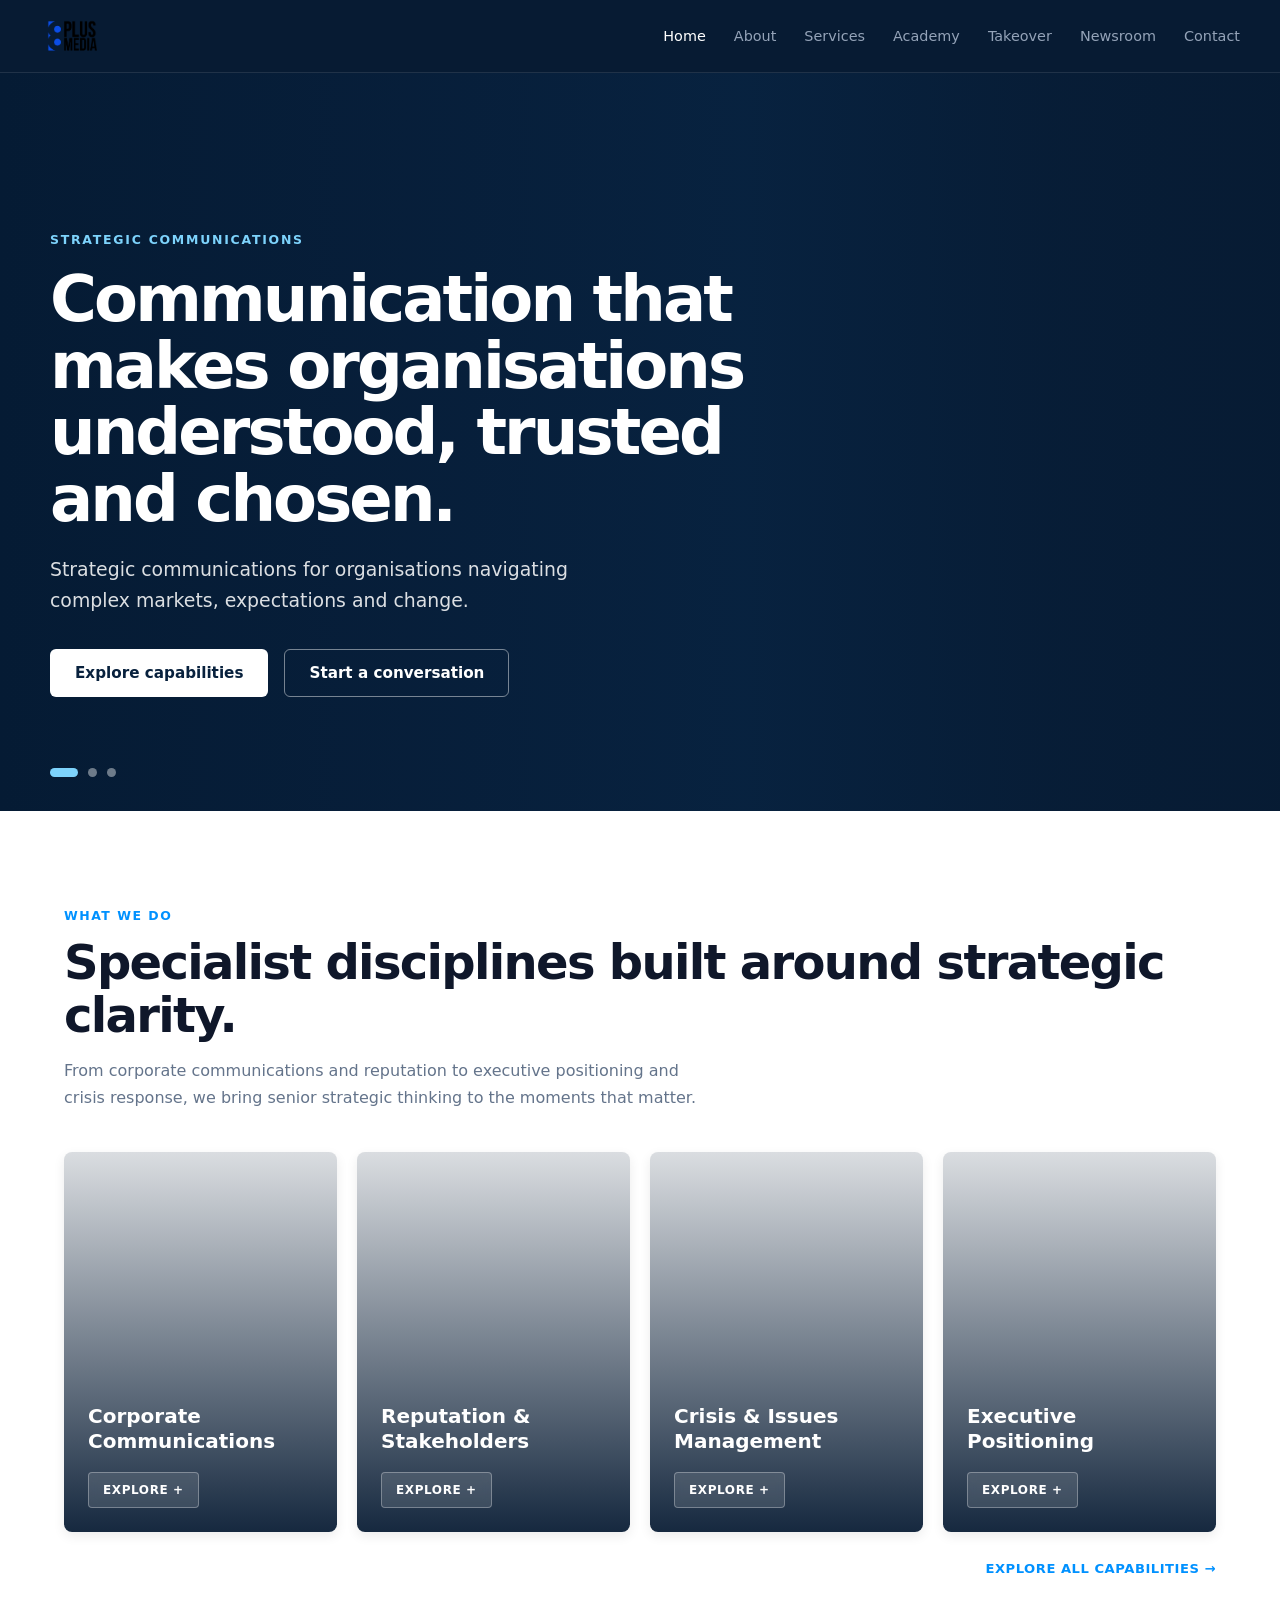
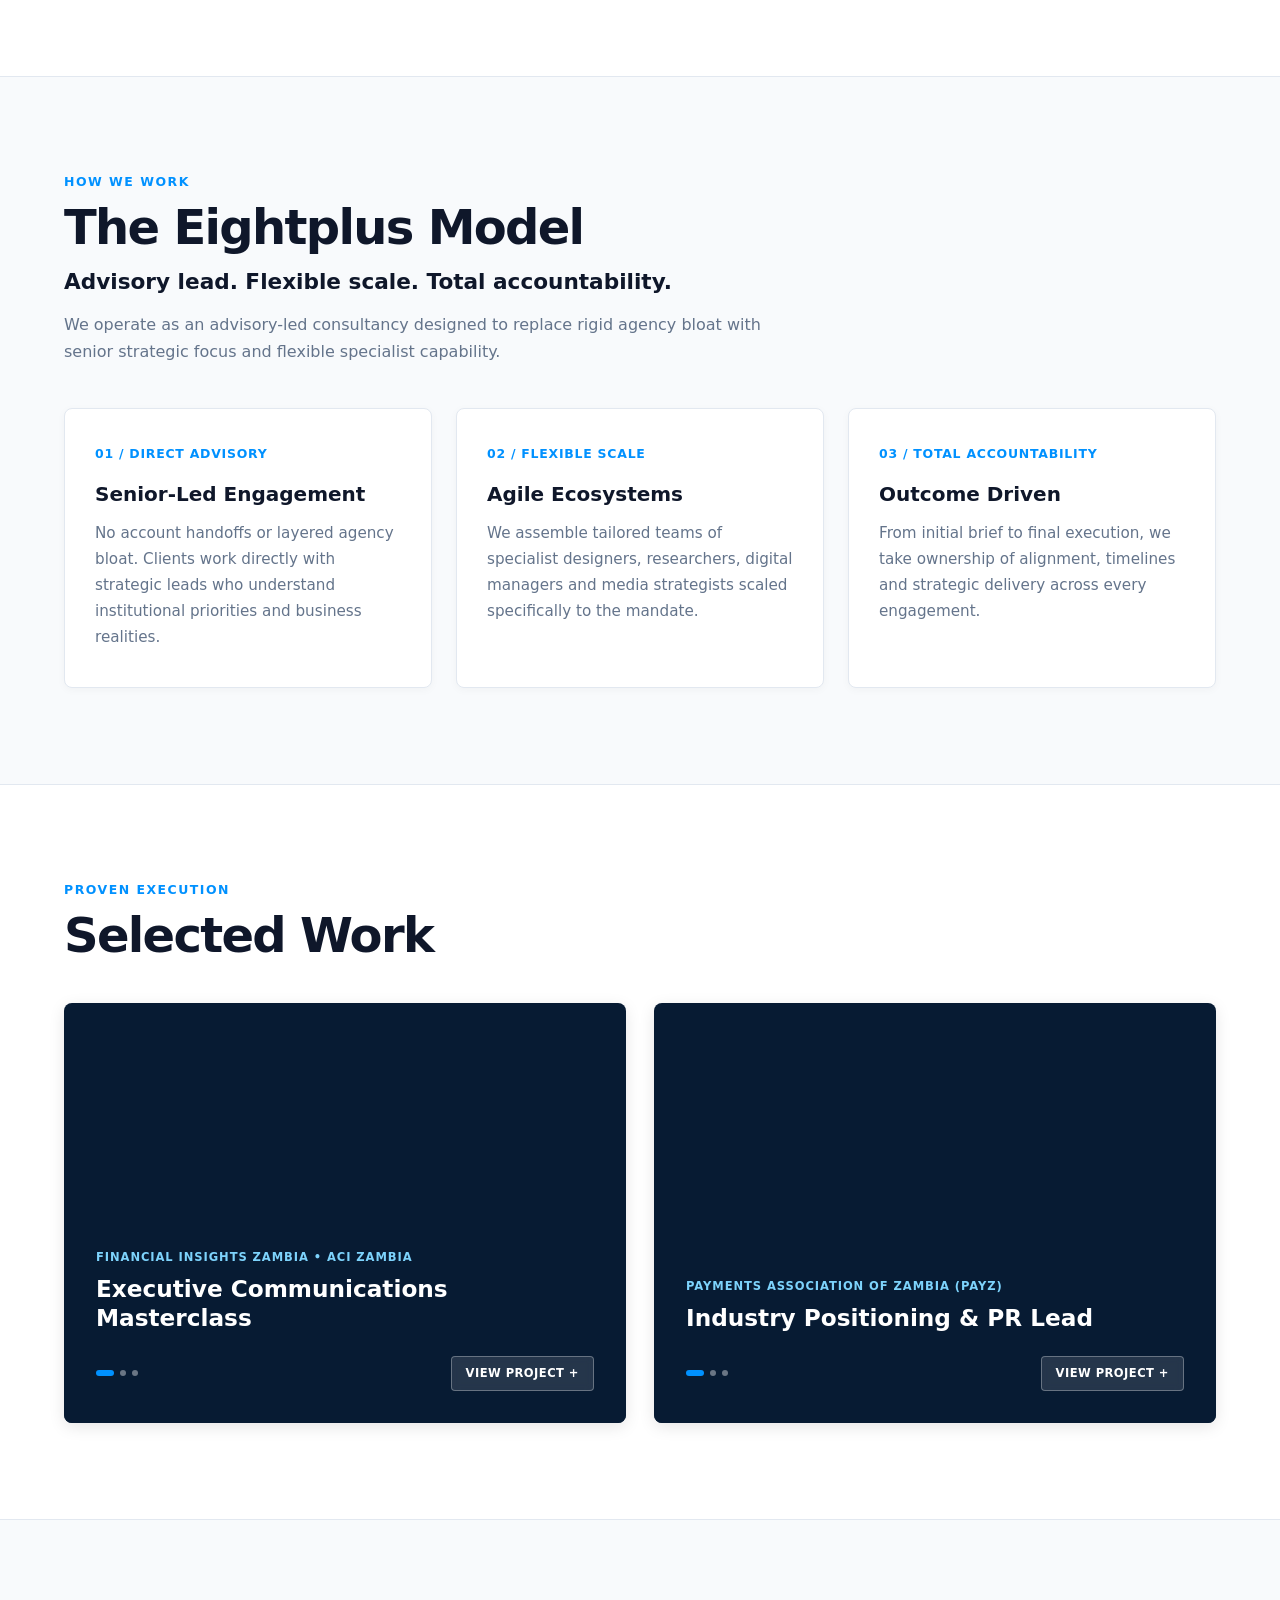
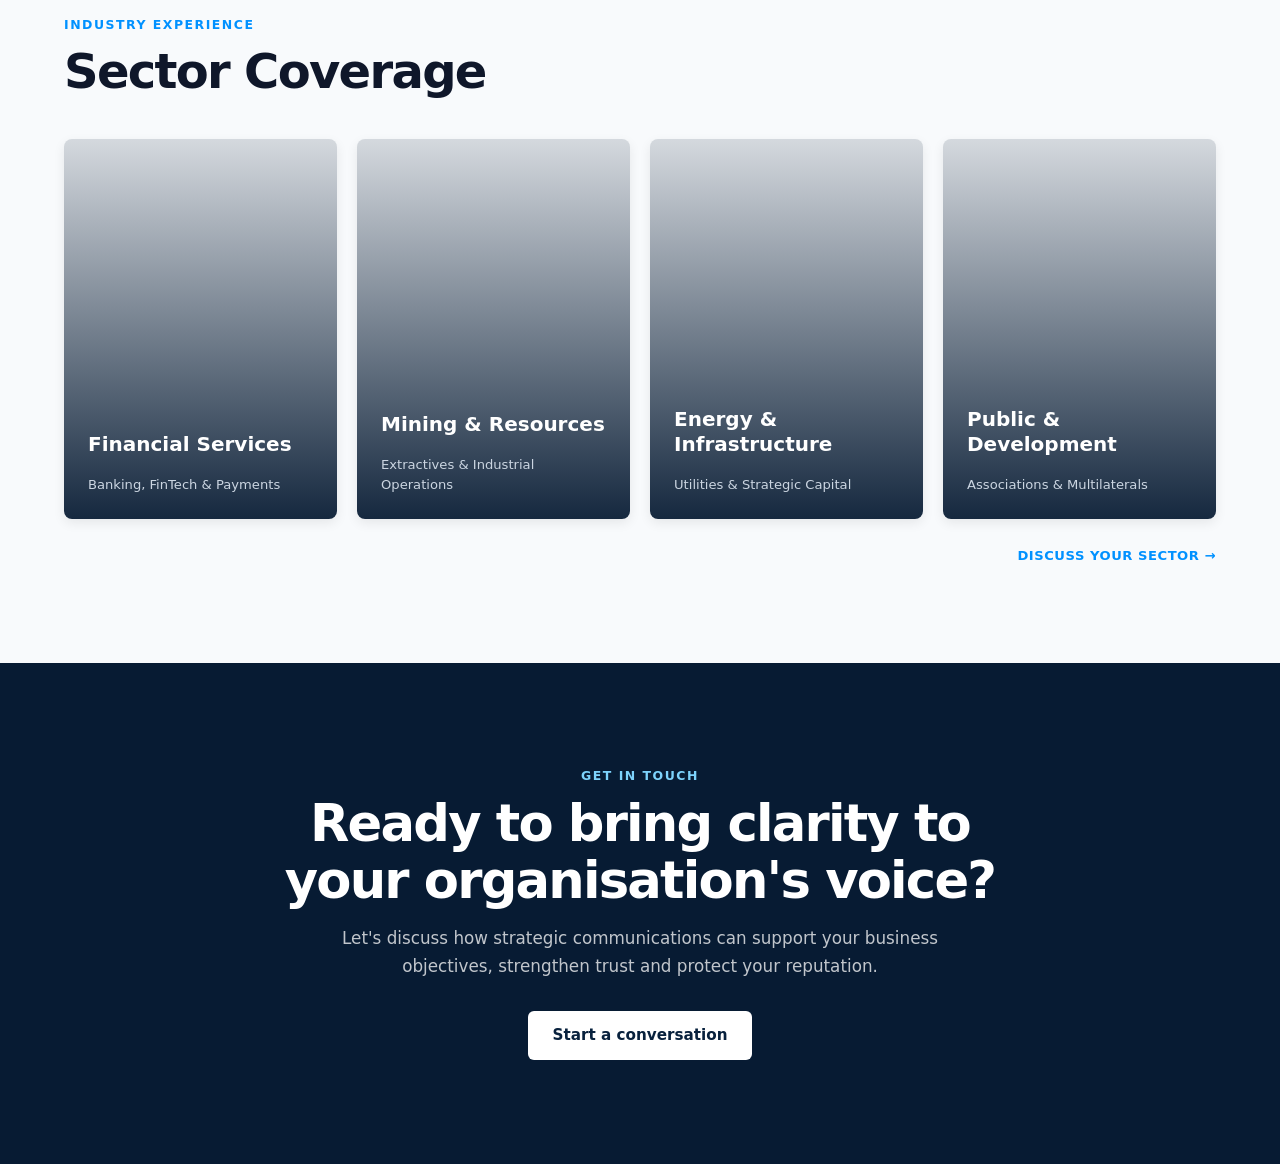
==== commit 9778e6c7: "Update index.html" ====
--- a/index.html
+++ b/index.html
@@ -1,1213 +1,2048 @@
 <!DOCTYPE html>
 <html lang="en">
 <head>
-<meta charset="UTF-8">
-<meta name="viewport" content="width=device-width, initial-scale=1.0">
-\<title>Eightplus Media | Strategic Communications Consultancy\</title>
-
-\<meta
+  <meta charset="UTF-8">
+  <meta name="viewport" content="width=device-width, initial-scale=1.0">
+
+  <title>Eightplus Media | Strategic Communications Consultancy</title>
+
+  <meta
     name="description"
     content="Eightplus Media is an advisory-led communications consultancy helping organisations communicate clearly, build trust and navigate complexity."
-\>
-
-\<link rel="stylesheet" href="style.css">
-
-\<style>
-    /\* =========================================================
-       EIGHTPLUS HOMEPAGE
-       \========================================================= \*/
-
-    /\* ---------- HERO ---------- \*/
+  >
+
+  <style>
+    /* =========================================================
+       EIGHTPLUS MEDIA — HOMEPAGE
+       HERO FROM ORIGINAL VERSION
+       OPTIMISED PAGE STRUCTURE FROM SECOND VERSION
+       ========================================================= */
+
+    /* ---------- RESET ---------- */
+
+    *,
+    *::before,
+    *::after {
+      box-sizing: border-box;
+      margin: 0;
+      padding: 0;
+    }
+
+    :root {
+      --color-dark: #071b33;
+      --color-dark-surface: #0a2342;
+      --color-primary: #0091ff;
+      --color-primary-hover: #0077d6;
+      --color-heading: #0f172a;
+      --color-text-main: #1f2937;
+      --color-text-muted: #64748b;
+      --color-bg: #f8fafc;
+      --color-white: #ffffff;
+      --color-border: #e2e8f0;
+      --font-main:
+        system-ui,
+        -apple-system,
+        BlinkMacSystemFont,
+        "Segoe UI",
+        Roboto,
+        Oxygen,
+        Ubuntu,
+        Cantarell,
+        sans-serif;
+      --max-width: 1200px;
+    }
+
+    html {
+      scroll-behavior: smooth;
+    }
+
+    body {
+      font-family: var(--font-main);
+      background: var(--color-white);
+      color: var(--color-text-main);
+      line-height: 1.5;
+      -webkit-font-smoothing: antialiased;
+    }
+
+    img {
+      max-width: 100%;
+      height: auto;
+      display: block;
+    }
+
+    a {
+      text-decoration: none;
+      color: inherit;
+    }
+
+    button {
+      font: inherit;
+    }
+
+    .container {
+      width: 100%;
+      max-width: var(--max-width);
+      margin: 0 auto;
+      padding: 0 24px;
+    }
+
+
+    /* =========================================================
+       NAVIGATION
+       ========================================================= */
+
+    .navbar {
+      position: sticky;
+      top: 0;
+      z-index: 1000;
+      background: var(--color-dark);
+      border-bottom: 1px solid rgba(255, 255, 255, 0.1);
+      padding: 16px 0;
+    }
+
+    .nav-container {
+      width: min(1200px, calc(100% - 48px));
+      margin: 0 auto;
+      display: flex;
+      align-items: center;
+      justify-content: space-between;
+    }
+
+    .nav-logo {
+      display: inline-flex;
+      align-items: center;
+    }
+
+    .logo-img {
+      height: 40px;
+      width: auto;
+      display: block;
+    }
+
+    .nav-links {
+      display: flex;
+      align-items: center;
+      gap: 28px;
+      list-style: none;
+    }
+
+    .nav-links a {
+      color: #94a3b8;
+      font-size: 0.9rem;
+      font-weight: 500;
+      transition: color 0.2s ease;
+    }
+
+    .nav-links a:hover,
+    .nav-links a.active {
+      color: #ffffff;
+    }
+
+    .nav-toggle {
+      display: none;
+      flex-direction: column;
+      justify-content: space-between;
+      width: 28px;
+      height: 20px;
+      background: transparent;
+      border: 0;
+      cursor: pointer;
+    }
+
+    .nav-toggle span {
+      width: 100%;
+      height: 2px;
+      background: #ffffff;
+      border-radius: 2px;
+    }
+
+
+    /* =========================================================
+       HERO
+       ORIGINAL EIGHTPLUS HERO SLIDER
+       ========================================================= */
 
     .ep-hero {
-        position: relative;
+      position: relative;
+      width: 100%;
+      height: min(82vh, 820px);
+      min-height: 600px;
+      overflow: hidden;
+      background: var(--color-dark);
+      color: #ffffff;
+    }
+
+    .ep-hero-slides {
+      position: absolute;
+      inset: 0;
+    }
+
+    .ep-hero-slide {
+      position: absolute;
+      inset: 0;
+      opacity: 0;
+      visibility: hidden;
+      transition:
+        opacity 0.9s ease,
+        visibility 0.9s ease;
+      background-size: cover;
+      background-position: center;
+    }
+
+    .ep-hero-slide.is-active {
+      opacity: 1;
+      visibility: visible;
+    }
+
+    .ep-hero-slide::after {
+      content: "";
+      position: absolute;
+      inset: 0;
+      background:
+        linear-gradient(
+          90deg,
+          rgba(5, 27, 52, 0.96) 0%,
+          rgba(7, 31, 59, 0.88) 32%,
+          rgba(8, 39, 72, 0.58) 58%,
+          rgba(8, 39, 72, 0.16) 82%,
+          rgba(8, 39, 72, 0.02) 100%
+        );
+    }
+
+    .ep-hero-content {
+      position: relative;
+      z-index: 2;
+      width: min(1180px, calc(100% - 48px));
+      height: 100%;
+      margin: 0 auto;
+      display: flex;
+      align-items: center;
+    }
+
+    .ep-hero-copy {
+      max-width: 700px;
+      padding-top: 40px;
+    }
+
+    .ep-hero-kicker {
+      display: inline-block;
+      margin-bottom: 18px;
+      color: #7dd3fc;
+      font-size: 0.78rem;
+      font-weight: 700;
+      letter-spacing: 0.14em;
+      line-height: 1.4;
+      text-transform: uppercase;
+    }
+
+    .ep-hero h1 {
+      margin: 0 0 22px;
+      color: #ffffff;
+      font-size: clamp(2.7rem, 5vw, 4.7rem);
+      font-weight: 700;
+      line-height: 1.04;
+      letter-spacing: -0.045em;
+      max-width: 720px;
+    }
+
+    .ep-hero-text {
+      max-width: 590px;
+      margin: 0 0 32px;
+      color: rgba(255, 255, 255, 0.86);
+      font-size: clamp(1rem, 1.6vw, 1.18rem);
+      line-height: 1.65;
+    }
+
+    .ep-hero-actions {
+      display: flex;
+      align-items: center;
+      gap: 16px;
+      flex-wrap: wrap;
+    }
+
+    .ep-hero-button {
+      display: inline-flex;
+      align-items: center;
+      justify-content: center;
+      min-height: 48px;
+      padding: 12px 24px;
+      border: 1px solid transparent;
+      border-radius: 6px;
+      text-decoration: none;
+      font-size: 0.95rem;
+      font-weight: 700;
+      transition:
+        transform 0.25s ease,
+        background-color 0.25s ease,
+        border-color 0.25s ease;
+    }
+
+    .ep-hero-button:hover {
+      transform: translateY(-2px);
+    }
+
+    .ep-hero-button-primary {
+      background: #ffffff;
+      color: #08213d;
+    }
+
+    .ep-hero-button-primary:hover {
+      background: #eaf4fb;
+    }
+
+    .ep-hero-button-secondary {
+      background: transparent;
+      border-color: rgba(255, 255, 255, 0.45);
+      color: #ffffff;
+    }
+
+    .ep-hero-button-secondary:hover {
+      border-color: #ffffff;
+      background: rgba(255, 255, 255, 0.08);
+    }
+
+    .ep-hero-controls {
+      position: absolute;
+      z-index: 5;
+      bottom: 34px;
+      left: max(24px, calc((100% - 1180px) / 2));
+      display: flex;
+      align-items: center;
+      gap: 10px;
+    }
+
+    .ep-hero-dot {
+      width: 9px;
+      height: 9px;
+      padding: 0;
+      border: 0;
+      border-radius: 50%;
+      background: rgba(255, 255, 255, 0.42);
+      cursor: pointer;
+      transition:
+        width 0.25s ease,
+        border-radius 0.25s ease,
+        background-color 0.25s ease;
+    }
+
+    .ep-hero-dot.is-active {
+      width: 28px;
+      border-radius: 8px;
+      background: #7dd3fc;
+    }
+
+
+    /* =========================================================
+       COMMON SECTION STYLES
+       ========================================================= */
+
+    .ep-eyebrow {
+      display: block;
+      margin-bottom: 10px;
+      color: var(--color-primary);
+      font-size: 0.78rem;
+      font-weight: 700;
+      letter-spacing: 0.12em;
+      text-transform: uppercase;
+    }
+
+    .ep-section-header {
+      margin-bottom: 40px;
+    }
+
+    .ep-section-header h2 {
+      color: var(--color-heading);
+      font-size: clamp(2rem, 4vw, 3rem);
+      font-weight: 700;
+      line-height: 1.12;
+      letter-spacing: -0.035em;
+    }
+
+
+    /* =========================================================
+       CORE CAPABILITIES
+       ========================================================= */
+
+    .ep-capabilities-section {
+      padding: 96px 0;
+      background: #ffffff;
+    }
+
+    .ep-capabilities-intro {
+      max-width: 650px;
+      margin-top: 14px;
+      color: var(--color-text-muted);
+      font-size: 1rem;
+      line-height: 1.7;
+    }
+
+    .ep-grid-4 {
+      display: grid;
+      grid-template-columns: repeat(4, 1fr);
+      gap: 20px;
+    }
+
+    .ep-cap-card {
+      position: relative;
+      height: 380px;
+      border-radius: 8px;
+      overflow: hidden;
+      background-size: cover;
+      background-position: center;
+      display: flex;
+      flex-direction: column;
+      justify-content: flex-end;
+      padding: 24px;
+      color: #ffffff;
+      box-shadow: 0 4px 12px rgba(0, 0, 0, 0.08);
+    }
+
+    .ep-cap-card::before {
+      content: "";
+      position: absolute;
+      inset: 0;
+      background:
+        linear-gradient(
+          180deg,
+          rgba(7, 27, 51, 0.15) 0%,
+          rgba(7, 27, 51, 0.94) 100%
+        );
+      transition: background 0.3s ease;
+    }
+
+    .ep-cap-card:hover::before {
+      background:
+        linear-gradient(
+          180deg,
+          rgba(7, 27, 51, 0.08) 0%,
+          rgba(7, 27, 51, 0.98) 100%
+        );
+    }
+
+    .ep-cap-content {
+      position: relative;
+      z-index: 2;
+    }
+
+    .ep-cap-title {
+      font-size: 1.25rem;
+      font-weight: 700;
+      line-height: 1.25;
+      margin-bottom: 18px;
+    }
+
+    .ep-cap-btn {
+      display: inline-block;
+      background: rgba(255, 255, 255, 0.12);
+      backdrop-filter: blur(4px);
+      border: 1px solid rgba(255, 255, 255, 0.3);
+      color: #ffffff;
+      padding: 8px 14px;
+      font-size: 0.75rem;
+      font-weight: 700;
+      letter-spacing: 0.05em;
+      border-radius: 4px;
+      transition: all 0.2s ease;
+    }
+
+    .ep-cap-btn:hover {
+      background: var(--color-primary);
+      border-color: var(--color-primary);
+    }
+
+    .ep-section-footer-link {
+      margin-top: 24px;
+      text-align: right;
+    }
+
+    .ep-link-more {
+      color: var(--color-primary);
+      font-size: 0.82rem;
+      font-weight: 700;
+      letter-spacing: 0.04em;
+      text-transform: uppercase;
+    }
+
+    .ep-link-more:hover {
+      text-decoration: underline;
+    }
+
+
+    /* =========================================================
+       EIGHTPLUS MODEL
+       ========================================================= */
+
+    .ep-model-section {
+      padding: 96px 0;
+      background: var(--color-bg);
+      border-top: 1px solid var(--color-border);
+      border-bottom: 1px solid var(--color-border);
+    }
+
+    .ep-model-subheading {
+      margin-top: 12px;
+      color: var(--color-heading);
+      font-size: 1.35rem;
+      font-weight: 600;
+      line-height: 1.4;
+    }
+
+    .ep-model-intro {
+      max-width: 700px;
+      margin-top: 14px;
+      color: var(--color-text-muted);
+      line-height: 1.7;
+    }
+
+    .ep-grid-3 {
+      display: grid;
+      grid-template-columns: repeat(3, 1fr);
+      gap: 24px;
+      margin-top: 42px;
+    }
+
+    .ep-model-card {
+      background: #ffffff;
+      border: 1px solid var(--color-border);
+      border-radius: 8px;
+      padding: 36px 30px;
+      box-shadow: 0 2px 8px rgba(0, 0, 0, 0.035);
+    }
+
+    .ep-model-num {
+      display: block;
+      margin-bottom: 16px;
+      color: var(--color-primary);
+      font-size: 0.78rem;
+      font-weight: 800;
+      letter-spacing: 0.06em;
+    }
+
+    .ep-model-card-title {
+      margin-bottom: 12px;
+      color: var(--color-heading);
+      font-size: 1.25rem;
+      font-weight: 700;
+    }
+
+    .ep-model-card-text {
+      color: var(--color-text-muted);
+      font-size: 0.95rem;
+      line-height: 1.7;
+    }
+
+
+    /* =========================================================
+       SELECTED WORK
+       ========================================================= */
+
+    .ep-work-section {
+      padding: 96px 0;
+      background: #ffffff;
+    }
+
+    .ep-grid-2 {
+      display: grid;
+      grid-template-columns: repeat(2, 1fr);
+      gap: 28px;
+    }
+
+    .ep-work-card {
+      position: relative;
+      height: 420px;
+      border-radius: 8px;
+      overflow: hidden;
+      background: var(--color-dark);
+      box-shadow: 0 4px 16px rgba(0, 0, 0, 0.1);
+    }
+
+    .ep-work-carousel {
+      position: absolute;
+      inset: 0;
+      width: 100%;
+      height: 100%;
+    }
+
+    .ep-work-slide {
+      position: absolute;
+      inset: 0;
+      opacity: 0;
+      transition: opacity 0.6s ease-in-out;
+      background-size: cover;
+      background-position: center;
+    }
+
+    .ep-work-slide.active {
+      opacity: 1;
+    }
+
+    .ep-work-overlay {
+      position: absolute;
+      inset: 0;
+      z-index: 2;
+      background:
+        linear-gradient(
+          180deg,
+          rgba(7, 27, 51, 0.08) 0%,
+          rgba(7, 27, 51, 0.94) 100%
+        );
+    }
+
+    .ep-work-content {
+      position: absolute;
+      left: 0;
+      right: 0;
+      bottom: 0;
+      z-index: 3;
+      padding: 32px;
+      color: #ffffff;
+    }
+
+    .ep-work-client {
+      display: block;
+      margin-bottom: 8px;
+      color: #7dd3fc;
+      font-size: 0.72rem;
+      font-weight: 800;
+      letter-spacing: 0.08em;
+      text-transform: uppercase;
+    }
+
+    .ep-work-title {
+      margin-bottom: 24px;
+      font-size: 1.45rem;
+      font-weight: 700;
+      line-height: 1.25;
+    }
+
+    .ep-work-bottom {
+      display: flex;
+      align-items: center;
+      justify-content: space-between;
+      gap: 16px;
+    }
+
+    .ep-work-dots {
+      display: flex;
+      align-items: center;
+      gap: 6px;
+    }
+
+    .ep-work-dot {
+      width: 6px;
+      height: 6px;
+      padding: 0;
+      border: 0;
+      border-radius: 50%;
+      background: rgba(255, 255, 255, 0.4);
+      cursor: pointer;
+    }
+
+    .ep-work-dot.active {
+      width: 18px;
+      border-radius: 4px;
+      background: var(--color-primary);
+    }
+
+    .ep-work-btn {
+      padding: 8px 14px;
+      background: rgba(255, 255, 255, 0.12);
+      backdrop-filter: blur(4px);
+      border: 1px solid rgba(255, 255, 255, 0.3);
+      border-radius: 4px;
+      color: #ffffff;
+      font-size: 0.72rem;
+      font-weight: 700;
+      letter-spacing: 0.04em;
+      transition: all 0.2s ease;
+    }
+
+    .ep-work-btn:hover {
+      background: var(--color-primary);
+      border-color: var(--color-primary);
+    }
+
+
+    /* =========================================================
+       SECTORS
+       ========================================================= */
+
+    .ep-sectors-section {
+      padding: 96px 0;
+      background: var(--color-bg);
+      border-top: 1px solid var(--color-border);
+    }
+
+    .ep-sector-subtext {
+      margin-top: 4px;
+      color: #cbd5e1;
+      font-size: 0.82rem;
+    }
+
+
+    /* =========================================================
+       FINAL CTA
+       ========================================================= */
+
+    .ep-final-cta {
+      padding: 104px 0;
+      background: var(--color-dark);
+      color: #ffffff;
+      text-align: center;
+    }
+
+    .ep-final-cta .container {
+      max-width: 800px;
+    }
+
+    .ep-final-cta .ep-eyebrow {
+      color: #7dd3fc;
+    }
+
+    .ep-cta-title {
+      margin-bottom: 16px;
+      color: #ffffff;
+      font-size: clamp(2.1rem, 4vw, 3.2rem);
+      font-weight: 700;
+      line-height: 1.1;
+      letter-spacing: -0.035em;
+    }
+
+    .ep-cta-subtitle {
+      max-width: 620px;
+      margin: 0 auto 30px;
+      color: rgba(255, 255, 255, 0.75);
+      font-size: 1.05rem;
+      line-height: 1.7;
+    }
+
+
+    /* =========================================================
+       FOOTER
+       ========================================================= */
+
+    .ep-footer {
+      padding: 28px 0;
+      background: #040e1a;
+      color: #64748b;
+      font-size: 0.85rem;
+      border-top: 1px solid rgba(255, 255, 255, 0.05);
+    }
+
+    .ep-footer-container {
+      display: flex;
+      align-items: center;
+      justify-content: space-between;
+      gap: 16px;
+    }
+
+
+    /* =========================================================
+       TABLET
+       ========================================================= */
+
+    @media (max-width: 1000px) {
+
+      .ep-grid-4 {
+        grid-template-columns: repeat(2, 1fr);
+      }
+
+      .ep-grid-3 {
+        grid-template-columns: 1fr;
+      }
+
+      .ep-grid-2 {
+        grid-template-columns: 1fr;
+      }
+
+    }
+
+
+    /* =========================================================
+       MOBILE NAV
+       ========================================================= */
+
+    @media (max-width: 768px) {
+
+      .nav-toggle {
+        display: flex;
+      }
+
+      .nav-links {
+        display: none;
+        flex-direction: column;
+        align-items: flex-start;
         width: 100%;
-        height: min(82vh, 820px);
-        min-height: 600px;
-        overflow: hidden;
-        background: #071b33;
-        color: #ffffff;
-    }
-
-    .ep-hero-slides {
-        position: absolute;
-        inset: 0;
-    }
-
-    .ep-hero-slide {
-        position: absolute;
-        inset: 0;
-        opacity: 0;
-        visibility: hidden;
-        transition: opacity 0.9s ease, visibility 0.9s ease;
-        background-size: cover;
-        background-position: center;
-    }
-
-    .ep-hero-slide.is-active {
-        opacity: 1;
-        visibility: visible;
-    }
-
-    .ep-hero-slide::after {
-        content: "";
-        position: absolute;
-        inset: 0;
-        background: linear-gradient(
-            90deg,
-            rgba(5, 27, 52, 0.96) 0%,
-            rgba(7, 31, 59, 0.88) 32%,
-            rgba(8, 39, 72, 0.58) 58%,
-            rgba(8, 39, 72, 0.16) 82%,
-            rgba(8, 39, 72, 0.02) 100%
+        gap: 16px;
+        padding: 20px 0 8px;
+        margin-top: 16px;
+        border-top: 1px solid rgba(255, 255, 255, 0.1);
+      }
+
+      .nav-links.is-open {
+        display: flex;
+      }
+
+      .nav-links li {
+        width: 100%;
+      }
+
+      .nav-links a {
+        display: block;
+        width: 100%;
+      }
+
+      .ep-hero {
+        height: 82vh;
+        min-height: 560px;
+      }
+
+      .ep-hero-content {
+        width: min(100% - 40px, 1180px);
+      }
+
+      .ep-hero-copy {
+        padding-top: 20px;
+      }
+
+      .ep-hero-slide {
+        background-position: 60% center;
+      }
+
+      .ep-hero h1 {
+        font-size: clamp(2.35rem, 11vw, 3.25rem);
+      }
+
+      .ep-hero-actions {
+        align-items: stretch;
+        flex-direction: column;
+        width: fit-content;
+      }
+
+      .ep-hero-button {
+        width: 100%;
+      }
+
+      .ep-hero-controls {
+        left: 20px;
+        bottom: 24px;
+      }
+
+      .ep-capabilities-section,
+      .ep-model-section,
+      .ep-work-section,
+      .ep-sectors-section {
+        padding: 72px 0;
+      }
+
+      .ep-grid-4 {
+        grid-template-columns: 1fr;
+      }
+
+      .ep-cap-card {
+        height: 320px;
+      }
+
+      .ep-work-card {
+        height: 360px;
+      }
+
+      .ep-work-content {
+        padding: 24px;
+      }
+
+      .ep-footer-container {
+        flex-direction: column;
+        text-align: center;
+      }
+
+      .ep-final-cta {
+        padding: 80px 0;
+      }
+
+    }
+
+
+    /* =========================================================
+       REDUCED MOTION
+       ========================================================= */
+
+    @media (prefers-reduced-motion: reduce) {
+
+      html {
+        scroll-behavior: auto;
+      }
+
+      .ep-hero-slide,
+      .ep-hero-button,
+      .ep-work-slide,
+      .ep-cap-card,
+      .ep-cap-btn,
+      .ep-work-btn {
+        transition: none;
+      }
+
+    }
+
+  </style>
+</head>
+
+<body>
+
+
+  <!-- =======================================================
+       NAVIGATION
+       ======================================================= -->
+
+  <nav class="navbar" aria-label="Main Navigation">
+    <div class="nav-container">
+
+      <a href="index.html" class="nav-logo">
+        <img
+          src="./blue-black.png"
+          alt="Eightplus Media Logo"
+          class="logo-img"
+        >
+      </a>
+
+      <button
+        class="nav-toggle"
+        id="navToggle"
+        aria-label="Toggle Navigation Menu"
+        aria-expanded="false"
+      >
+        <span></span>
+        <span></span>
+        <span></span>
+      </button>
+
+      <ul class="nav-links" id="navLinks">
+        <li>
+          <a href="index.html" class="active">Home</a>
+        </li>
+        <li>
+          <a href="about.html">About</a>
+        </li>
+        <li>
+          <a href="services.html">Services</a>
+        </li>
+        <li>
+          <a href="academy.html">Academy</a>
+        </li>
+        <li>
+          <a href="takeover.html">Takeover</a>
+        </li>
+        <li>
+          <a href="newsroom.html">Newsroom</a>
+        </li>
+        <li>
+          <a href="contact.html">Contact</a>
+        </li>
+      </ul>
+
+    </div>
+  </nav>
+
+
+  <!-- =======================================================
+       HERO
+       ORIGINAL HERO SLIDER
+       ======================================================= -->
+
+  <header
+    class="ep-hero"
+    aria-label="Eightplus Media introduction"
+  >
+
+    <div class="ep-hero-slides">
+
+      <!-- HERO SLIDE 1 -->
+
+      <div
+        class="ep-hero-slide is-active"
+        style="background-image: url('https://images.unsplash.com/photo-1486406146926-c627a92ad1ab?auto=format&fit=crop&w=2000&q=85');"
+        role="group"
+        aria-label="Strategic communications"
+      >
+
+        <div class="ep-hero-content">
+
+          <div class="ep-hero-copy">
+
+            <span class="ep-hero-kicker">
+              Strategic Communications
+            </span>
+
+            <h1>
+              Communication that makes organisations understood, trusted and chosen.
+            </h1>
+
+            <p class="ep-hero-text">
+              Strategic communications for organisations navigating complex markets, expectations and change.
+            </p>
+
+            <div class="ep-hero-actions">
+
+              <a
+                href="services.html"
+                class="ep-hero-button ep-hero-button-primary"
+              >
+                Explore capabilities
+              </a>
+
+              <a
+                href="contact.html"
+                class="ep-hero-button ep-hero-button-secondary"
+              >
+                Start a conversation
+              </a>
+
+            </div>
+
+          </div>
+
+        </div>
+
+      </div>
+
+
+      <!-- HERO SLIDE 2 -->
+
+      <div
+        class="ep-hero-slide"
+        style="background-image: url('https://images.unsplash.com/photo-1557804506-669a67965ba0?auto=format&fit=crop&w=2000&q=85');"
+        role="group"
+        aria-label="Executive communications"
+      >
+
+        <div class="ep-hero-content">
+
+          <div class="ep-hero-copy">
+
+            <span class="ep-hero-kicker">
+              Executive Communications
+            </span>
+
+            <h1>
+              Give leadership a voice people can trust.
+            </h1>
+
+            <p class="ep-hero-text">
+              Executive positioning, thought leadership and communications support for leaders shaping what comes next.
+            </p>
+
+            <div class="ep-hero-actions">
+
+              <a
+                href="services.html"
+                class="ep-hero-button ep-hero-button-primary"
+              >
+                Explore capabilities
+              </a>
+
+              <a
+                href="contact.html"
+                class="ep-hero-button ep-hero-button-secondary"
+              >
+                Work with us
+              </a>
+
+            </div>
+
+          </div>
+
+        </div>
+
+      </div>
+
+
+      <!-- HERO SLIDE 3 -->
+
+      <div
+        class="ep-hero-slide"
+        style="background-image: url('https://images.unsplash.com/photo-1497366811353-6870744d04b2?auto=format&fit=crop&w=2000&q=85');"
+        role="group"
+        aria-label="Reputation and stakeholder communications"
+      >
+
+        <div class="ep-hero-content">
+
+          <div class="ep-hero-copy">
+
+            <span class="ep-hero-kicker">
+              Reputation &amp; Stakeholders
+            </span>
+
+            <h1>
+              When the stakes are high, communication matters.
+            </h1>
+
+            <p class="ep-hero-text">
+              Building clarity, confidence and trust with the people who matter to your organisation.
+            </p>
+
+            <div class="ep-hero-actions">
+
+              <a
+                href="services.html"
+                class="ep-hero-button ep-hero-button-primary"
+              >
+                See how we work
+              </a>
+
+              <a
+                href="contact.html"
+                class="ep-hero-button ep-hero-button-secondary"
+              >
+                Start a conversation
+              </a>
+
+            </div>
+
+          </div>
+
+        </div>
+
+      </div>
+
+    </div>
+
+
+    <!-- HERO CONTROLS -->
+
+    <div
+      class="ep-hero-controls"
+      aria-label="Hero slides"
+    >
+
+      <button
+        class="ep-hero-dot is-active"
+        type="button"
+        aria-label="Show slide 1"
+        aria-current="true"
+        data-slide="0"
+      ></button>
+
+      <button
+        class="ep-hero-dot"
+        type="button"
+        aria-label="Show slide 2"
+        aria-current="false"
+        data-slide="1"
+      ></button>
+
+      <button
+        class="ep-hero-dot"
+        type="button"
+        aria-label="Show slide 3"
+        aria-current="false"
+        data-slide="2"
+      ></button>
+
+    </div>
+
+  </header>
+
+
+  <main>
+
+
+    <!-- =====================================================
+         CORE CAPABILITIES
+         ===================================================== -->
+
+    <section
+      class="ep-capabilities-section"
+      id="capabilities"
+    >
+
+      <div class="container">
+
+        <div class="ep-section-header">
+
+          <span class="ep-eyebrow">
+            What We Do
+          </span>
+
+          <h2>
+            Specialist disciplines built around strategic clarity.
+          </h2>
+
+          <p class="ep-capabilities-intro">
+            From corporate communications and reputation to executive positioning and crisis response, we bring senior strategic thinking to the moments that matter.
+          </p>
+
+        </div>
+
+
+        <div class="ep-grid-4">
+
+
+          <!-- CAPABILITY 1 -->
+
+          <article
+            class="ep-cap-card"
+            style="background-image: url('https://images.unsplash.com/photo-1507679799987-c73779587ccf?auto=format&fit=crop&w=800&q=80');"
+          >
+
+            <div class="ep-cap-content">
+
+              <h3 class="ep-cap-title">
+                Corporate Communications
+              </h3>
+
+              <a
+                href="services.html#corporate-communications"
+                class="ep-cap-btn"
+              >
+                EXPLORE +
+              </a>
+
+            </div>
+
+          </article>
+
+
+          <!-- CAPABILITY 2 -->
+
+          <article
+            class="ep-cap-card"
+            style="background-image: url('https://images.unsplash.com/photo-1522071820081-009f0129c71c?auto=format&fit=crop&w=800&q=80');"
+          >
+
+            <div class="ep-cap-content">
+
+              <h3 class="ep-cap-title">
+                Reputation &amp; Stakeholders
+              </h3>
+
+              <a
+                href="services.html#stakeholder-reputation"
+                class="ep-cap-btn"
+              >
+                EXPLORE +
+              </a>
+
+            </div>
+
+          </article>
+
+
+          <!-- CAPABILITY 3 -->
+
+          <article
+            class="ep-cap-card"
+            style="background-image: url('https://images.unsplash.com/photo-1464822759023-fed622ff2c3b?auto=format&fit=crop&w=800&q=80');"
+          >
+
+            <div class="ep-cap-content">
+
+              <h3 class="ep-cap-title">
+                Crisis &amp; Issues Management
+              </h3>
+
+              <a
+                href="services.html#crisis-issues"
+                class="ep-cap-btn"
+              >
+                EXPLORE +
+              </a>
+
+            </div>
+
+          </article>
+
+
+          <!-- CAPABILITY 4 -->
+
+          <article
+            class="ep-cap-card"
+            style="background-image: url('https://images.unsplash.com/photo-1573496359142-b8d87734a5a2?auto=format&fit=crop&w=800&q=80');"
+          >
+
+            <div class="ep-cap-content">
+
+              <h3 class="ep-cap-title">
+                Executive Positioning
+              </h3>
+
+              <a
+                href="services.html#executive-positioning"
+                class="ep-cap-btn"
+              >
+                EXPLORE +
+              </a>
+
+            </div>
+
+          </article>
+
+
+        </div>
+
+
+        <div class="ep-section-footer-link">
+
+          <a
+            href="services.html"
+            class="ep-link-more"
+          >
+            Explore all capabilities →
+          </a>
+
+        </div>
+
+      </div>
+
+    </section>
+
+
+    <!-- =====================================================
+         EIGHTPLUS MODEL
+         ===================================================== -->
+
+    <section
+      class="ep-model-section"
+      id="model"
+    >
+
+      <div class="container">
+
+        <div class="ep-section-header">
+
+          <span class="ep-eyebrow">
+            How We Work
+          </span>
+
+          <h2>
+            The Eightplus Model
+          </h2>
+
+          <h3 class="ep-model-subheading">
+            Advisory lead. Flexible scale. Total accountability.
+          </h3>
+
+          <p class="ep-model-intro">
+            We operate as an advisory-led consultancy designed to replace rigid agency bloat with senior strategic focus and flexible specialist capability.
+          </p>
+
+        </div>
+
+
+        <div class="ep-grid-3">
+
+
+          <!-- MODEL 1 -->
+
+          <article class="ep-model-card">
+
+            <span class="ep-model-num">
+              01 / DIRECT ADVISORY
+            </span>
+
+            <h4 class="ep-model-card-title">
+              Senior-Led Engagement
+            </h4>
+
+            <p class="ep-model-card-text">
+              No account handoffs or layered agency bloat. Clients work directly with strategic leads who understand institutional priorities and business realities.
+            </p>
+
+          </article>
+
+
+          <!-- MODEL 2 -->
+
+          <article class="ep-model-card">
+
+            <span class="ep-model-num">
+              02 / FLEXIBLE SCALE
+            </span>
+
+            <h4 class="ep-model-card-title">
+              Agile Ecosystems
+            </h4>
+
+            <p class="ep-model-card-text">
+              We assemble tailored teams of specialist designers, researchers, digital managers and media strategists scaled specifically to the mandate.
+            </p>
+
+          </article>
+
+
+          <!-- MODEL 3 -->
+
+          <article class="ep-model-card">
+
+            <span class="ep-model-num">
+              03 / TOTAL ACCOUNTABILITY
+            </span>
+
+            <h4 class="ep-model-card-title">
+              Outcome Driven
+            </h4>
+
+            <p class="ep-model-card-text">
+              From initial brief to final execution, we take ownership of alignment, timelines and strategic delivery across every engagement.
+            </p>
+
+          </article>
+
+
+        </div>
+
+      </div>
+
+    </section>
+
+
+    <!-- =====================================================
+         SELECTED WORK
+         ===================================================== -->
+
+    <section
+      class="ep-work-section"
+      id="work"
+    >
+
+      <div class="container">
+
+        <div class="ep-section-header">
+
+          <span class="ep-eyebrow">
+            Proven Execution
+          </span>
+
+          <h2>
+            Selected Work
+          </h2>
+
+        </div>
+
+
+        <div class="ep-grid-2">
+
+
+          <!-- WORK CARD 1 -->
+
+          <article
+            class="ep-work-card"
+            data-work-carousel
+          >
+
+            <div class="ep-work-carousel">
+
+              <div
+                class="ep-work-slide active"
+                style="background-image: url('https://images.unsplash.com/photo-1511578314322-379afb476865?auto=format&fit=crop&w=800&q=80');"
+              ></div>
+
+              <div
+                class="ep-work-slide"
+                style="background-image: url('https://images.unsplash.com/photo-1540575467063-178a50c2df87?auto=format&fit=crop&w=800&q=80');"
+              ></div>
+
+              <div
+                class="ep-work-slide"
+                style="background-image: url('https://images.unsplash.com/photo-1475721027785-f74eccf877e2?auto=format&fit=crop&w=800&q=80');"
+              ></div>
+
+            </div>
+
+            <div class="ep-work-overlay"></div>
+
+            <div class="ep-work-content">
+
+              <span class="ep-work-client">
+                Financial Insights Zambia • ACI Zambia
+              </span>
+
+              <h3 class="ep-work-title">
+                Executive Communications Masterclass
+              </h3>
+
+              <div class="ep-work-bottom">
+
+                <div class="ep-work-dots">
+
+                  <button
+                    class="ep-work-dot active"
+                    data-slide="0"
+                    aria-label="Go to image 1"
+                  ></button>
+
+                  <button
+                    class="ep-work-dot"
+                    data-slide="1"
+                    aria-label="Go to image 2"
+                  ></button>
+
+                  <button
+                    class="ep-work-dot"
+                    data-slide="2"
+                    aria-label="Go to image 3"
+                  ></button>
+
+                </div>
+
+                <a
+                  href="work.html"
+                  class="ep-work-btn"
+                >
+                  VIEW PROJECT +
+                </a>
+
+              </div>
+
+            </div>
+
+          </article>
+
+
+          <!-- WORK CARD 2 -->
+
+          <article
+            class="ep-work-card"
+            data-work-carousel
+          >
+
+            <div class="ep-work-carousel">
+
+              <div
+                class="ep-work-slide active"
+                style="background-image: url('https://images.unsplash.com/photo-1460925895917-afdab827c52f?auto=format&fit=crop&w=800&q=80');"
+              ></div>
+
+              <div
+                class="ep-work-slide"
+                style="background-image: url('https://images.unsplash.com/photo-1551836022-d5d88e9218df?auto=format&fit=crop&w=800&q=80');"
+              ></div>
+
+              <div
+                class="ep-work-slide"
+                style="background-image: url('https://images.unsplash.com/photo-1531403009284-440f080d1e12?auto=format&fit=crop&w=800&q=80');"
+              ></div>
+
+            </div>
+
+            <div class="ep-work-overlay"></div>
+
+            <div class="ep-work-content">
+
+              <span class="ep-work-client">
+                Payments Association of Zambia (PAYZ)
+              </span>
+
+              <h3 class="ep-work-title">
+                Industry Positioning &amp; PR Lead
+              </h3>
+
+              <div class="ep-work-bottom">
+
+                <div class="ep-work-dots">
+
+                  <button
+                    class="ep-work-dot active"
+                    data-slide="0"
+                    aria-label="Go to image 1"
+                  ></button>
+
+                  <button
+                    class="ep-work-dot"
+                    data-slide="1"
+                    aria-label="Go to image 2"
+                  ></button>
+
+                  <button
+                    class="ep-work-dot"
+                    data-slide="2"
+                    aria-label="Go to image 3"
+                  ></button>
+
+                </div>
+
+                <a
+                  href="work.html"
+                  class="ep-work-btn"
+                >
+                  VIEW PROJECT +
+                </a>
+
+              </div>
+
+            </div>
+
+          </article>
+
+
+        </div>
+
+      </div>
+
+    </section>
+
+
+    <!-- =====================================================
+         SECTORS
+         ===================================================== -->
+
+    <section
+      class="ep-sectors-section"
+      id="sectors"
+    >
+
+      <div class="container">
+
+        <div class="ep-section-header">
+
+          <span class="ep-eyebrow">
+            Industry Experience
+          </span>
+
+          <h2>
+            Sector Coverage
+          </h2>
+
+        </div>
+
+
+        <div class="ep-grid-4">
+
+
+          <!-- SECTOR 1 -->
+
+          <article
+            class="ep-cap-card"
+            style="background-image: url('https://images.unsplash.com/photo-1559526324-4b87b5e36e44?auto=format&fit=crop&w=800&q=80');"
+          >
+
+            <div class="ep-cap-content">
+
+              <h3 class="ep-cap-title">
+                Financial Services
+              </h3>
+
+              <p class="ep-sector-subtext">
+                Banking, FinTech &amp; Payments
+              </p>
+
+            </div>
+
+          </article>
+
+
+          <!-- SECTOR 2 -->
+
+          <article
+            class="ep-cap-card"
+            style="background-image: url('https://images.unsplash.com/photo-1578575437130-527eed3abbec?auto=format&fit=crop&w=800&q=80');"
+          >
+
+            <div class="ep-cap-content">
+
+              <h3 class="ep-cap-title">
+                Mining &amp; Resources
+              </h3>
+
+              <p class="ep-sector-subtext">
+                Extractives &amp; Industrial Operations
+              </p>
+
+            </div>
+
+          </article>
+
+
+          <!-- SECTOR 3 -->
+
+          <article
+            class="ep-cap-card"
+            style="background-image: url('https://images.unsplash.com/photo-1473341304170-971dccb5ac1e?auto=format&fit=crop&w=800&q=80');"
+          >
+
+            <div class="ep-cap-content">
+
+              <h3 class="ep-cap-title">
+                Energy &amp; Infrastructure
+              </h3>
+
+              <p class="ep-sector-subtext">
+                Utilities &amp; Strategic Capital
+              </p>
+
+            </div>
+
+          </article>
+
+
+          <!-- SECTOR 4 -->
+
+          <article
+            class="ep-cap-card"
+            style="background-image: url('https://images.unsplash.com/photo-1541872703-74c5e44368f9?auto=format&fit=crop&w=800&q=80');"
+          >
+
+            <div class="ep-cap-content">
+
+              <h3 class="ep-cap-title">
+                Public &amp; Development
+              </h3>
+
+              <p class="ep-sector-subtext">
+                Associations &amp; Multilaterals
+              </p>
+
+            </div>
+
+          </article>
+
+
+        </div>
+
+
+        <div class="ep-section-footer-link">
+
+          <a
+            href="contact.html"
+            class="ep-link-more"
+          >
+            Discuss your sector →
+          </a>
+
+        </div>
+
+      </div>
+
+    </section>
+
+
+    <!-- =====================================================
+         FINAL CTA
+         ===================================================== -->
+
+    <section
+      class="ep-final-cta"
+      id="contact"
+    >
+
+      <div class="container">
+
+        <span class="ep-eyebrow">
+          Get In Touch
+        </span>
+
+        <h2 class="ep-cta-title">
+          Ready to bring clarity to your organisation's voice?
+        </h2>
+
+        <p class="ep-cta-subtitle">
+          Let's discuss how strategic communications can support your business objectives, strengthen trust and protect your reputation.
+        </p>
+
+        <div
+          class="ep-hero-actions"
+          style="justify-content: center;"
+        >
+
+          <a
+            href="contact.html"
+            class="ep-hero-button ep-hero-button-primary"
+          >
+            Start a conversation
+          </a>
+
+        </div>
+
+      </div>
+
+    </section>
+
+
+  </main>
+
+
+  <!-- =======================================================
+       FOOTER
+       ======================================================= -->
+
+  <div id="footer-placeholder"></div>
+
+
+  <!-- =======================================================
+       JAVASCRIPT
+       ======================================================= -->
+
+  <script>
+
+    document.addEventListener("DOMContentLoaded", function () {
+
+
+      /* =====================================================
+         MOBILE NAVIGATION
+         ===================================================== */
+
+      const navToggle = document.getElementById("navToggle");
+      const navLinks = document.getElementById("navLinks");
+
+      if (navToggle && navLinks) {
+
+        navToggle.addEventListener("click", function () {
+
+          const isOpen =
+            navLinks.classList.toggle("is-open");
+
+          navToggle.setAttribute(
+            "aria-expanded",
+            isOpen ? "true" : "false"
+          );
+
+        });
+
+
+        navLinks.querySelectorAll("a").forEach(function (link) {
+
+          link.addEventListener("click", function () {
+
+            navLinks.classList.remove("is-open");
+
+            navToggle.setAttribute(
+              "aria-expanded",
+              "false"
+            );
+
+          });
+
+        });
+
+      }
+
+
+      /* =====================================================
+         HERO SLIDER
+         ORIGINAL HERO CONTROLLER
+         ===================================================== */
+
+      const heroSlides =
+        document.querySelectorAll(".ep-hero-slide");
+
+      const heroDots =
+        document.querySelectorAll(".ep-hero-dot");
+
+      let currentHeroIndex = 0;
+
+      const heroInterval = 6000;
+
+      let heroTimer;
+
+
+      function goToHeroSlide(index) {
+
+        if (!heroSlides.length) {
+          return;
+        }
+
+        currentHeroIndex =
+          (index + heroSlides.length) %
+          heroSlides.length;
+
+
+        heroSlides.forEach(function (slide, i) {
+
+          slide.classList.toggle(
+            "is-active",
+            i === currentHeroIndex
+          );
+
+        });
+
+
+        heroDots.forEach(function (dot, i) {
+
+          const active =
+            i === currentHeroIndex;
+
+          dot.classList.toggle(
+            "is-active",
+            active
+          );
+
+          dot.setAttribute(
+            "aria-current",
+            active ? "true" : "false"
+          );
+
+        });
+
+      }
+
+
+      function nextHeroSlide() {
+
+        goToHeroSlide(
+          currentHeroIndex + 1
         );
-    }
-
-    .ep-hero-content {
-        position: relative;
-        z-index: 2;
-        width: min(1180px, calc(100% - 48px));
-        height: 100%;
-        margin: 0 auto;
-        display: flex;
-        align-items: center;
-    }
-
-    .ep-hero-copy {
-        max-width: 700px;
-        padding-top: 40px;
-    }
-
-    .ep-hero-kicker {
-        display: inline-block;
-        margin-bottom: 18px;
-        color: #7dd3fc;
-        font-size: 0.78rem;
-        font-weight: 700;
-        letter-spacing: 0.14em;
-        line-height: 1.4;
-        text-transform: uppercase;
-    }
-
-    .ep-hero h1 {
-        margin: 0 0 22px;
-        color: #ffffff;
-        font-size: clamp(2.7rem, 5vw, 4.7rem);
-        font-weight: 700;
-        line-height: 1.04;
-        letter-spacing: -0.045em;
-        max-width: 720px;
-    }
-
-    .ep-hero-text {
-        max-width: 590px;
-        margin: 0 0 32px;
-        color: rgba(255, 255, 255, 0.86);
-        font-size: clamp(1rem, 1.6vw, 1.18rem);
-        line-height: 1.65;
-    }
-
-    .ep-hero-actions {
-        display: flex;
-        align-items: center;
-        gap: 16px;
-        flex-wrap: wrap;
-    }
-
-    .ep-hero-button {
-        display: inline-flex;
-        align-items: center;
-        justify-content: center;
-        min-height: 48px;
-        padding: 12px 24px;
-        border: 1px solid transparent;
-        border-radius: 6px;
-        text-decoration: none;
-        font-size: 0.95rem;
-        font-weight: 700;
-        transition: transform 0.25s ease, background-color 0.25s ease, border-color 0.25s ease;
-    }
-
-    .ep-hero-button\:hover {
-        transform: translateY(-2px);
-    }
-
-    .ep-hero-button-primary {
-        background: #ffffff;
-        color: #08213d;
-    }
-
-    .ep-hero-button-primary\:hover {
-        background: #eaf4fb;
-    }
-
-    .ep-hero-button-secondary {
-        background: transparent;
-        border-color: rgba(255, 255, 255, 0.45);
-        color: #ffffff;
-    }
-
-    .ep-hero-button-secondary\:hover {
-        border-color: #ffffff;
-        background: rgba(255, 255, 255, 0.08);
-    }
-
-    .ep-hero-controls {
-        position: absolute;
-        z-index: 5;
-        bottom: 34px;
-        left: max(24px, calc((100% - 1180px) / 2));
-        display: flex;
-        align-items: center;
-        gap: 10px;
-    }
-
-    .ep-hero-dot {
-        width: 9px;
-        height: 9px;
-        padding: 0;
-        border: 0;
-        border-radius: 50%;
-        background: rgba(255, 255, 255, 0.42);
-        cursor: pointer;
-        transition: width 0.25s ease, border-radius 0.25s ease, background-color 0.25s ease;
-    }
-
-    .ep-hero-dot.is-active {
-        width: 28px;
-        border-radius: 8px;
-        background: #7dd3fc;
-    }
-
-    /\* ---------- POSITIONING STATEMENT ---------- \*/
-
-    .ep-positioning {
-        padding: 100px 24px;
-        background: #ffffff;
-    }
-
-    .ep-positioning-inner {
-        max-width: 1080px;
-        margin: 0 auto;
-    }
-
-    .ep-eyebrow {
-        display: block;
-        margin-bottom: 20px;
-        color: var(--color-primary, #2563eb);
-        font-size: 0.78rem;
-        font-weight: 700;
-        letter-spacing: 0.12em;
-        text-transform: uppercase;
-    }
-
-    .ep-positioning h2 {
-        max-width: 980px;
-        margin: 0;
-        color: var(--color-heading, #0f172a);
-        font-size: clamp(2rem, 4vw, 3.25rem);
-        font-weight: 600;
-        line-height: 1.15;
-        letter-spacing: -0.035em;
-    }
-
-    .ep-positioning h2 span {
-        color: var(--color-muted, #64748b);
-    }
-
-    /\* ---------- WHAT WE DO (FULL-WIDTH INTERACTIVE HORIZONTAL SLIDER) ---------- \*/
-
-    .ep-capabilities-slider-section {
-        padding: 100px 0;
-        background: #ffffff;
-        overflow: hidden;
-    }
-
-    .ep-capabilities-header {
-        max-width: 1120px;
-        margin: 0 auto 48px;
-        padding: 0 24px;
-        display: flex;
-        align-items: flex-end;
-        justify-content: space-between;
-        gap: 24px;
-    }
-
-    .ep-capabilities-header-text h2 {
-        margin: 0 0 12px;
-        color: var(--color-heading, #0f172a);
-        font-size: clamp(2rem, 3.5vw, 2.8rem);
-        line-height: 1.15;
-        letter-spacing: -0.03em;
-    }
-
-    .ep-capabilities-header-text p {
-        margin: 0;
-        color: var(--color-muted, #64748b);
-        font-size: 1.02rem;
-        line-height: 1.7;
-        max-width: 600px;
-    }
-
-    .ep-slider-arrows {
-        display: flex;
-        gap: 12px;
-    }
-
-    .ep-slider-arrow {
-        width: 48px;
-        height: 48px;
-        border-radius: 50%;
-        border: 1px solid var(--color-border, #cbd5e1);
-        background: #ffffff;
-        color: var(--color-heading, #0f172a);
-        display: flex;
-        align-items: center;
-        justify-content: center;
-        cursor: pointer;
-        transition: all 0.25s ease;
-        font-size: 1.2rem;
-    }
-
-    .ep-slider-arrow\:hover {
-        background: var(--color-heading, #0f172a);
-        color: #ffffff;
-        border-color: var(--color-heading, #0f172a);
-    }
-
-    /\* Horizontal Carousel Container \*/
-    .ep-carousel-track-wrapper {
-        width: 100%;
-        overflow-x: auto;
-        scroll-snap-type: x mandatory;
-        scroll-behavior: smooth;
-        -webkit-overflow-scrolling: touch;
-        scrollbar-width: none;
-        padding: 10px 0 30px;
-    }
-
-    .ep-carousel-track-wrapper::-webkit-scrollbar {
-        display: none;
-    }
-
-    .ep-carousel-track {
-        display: flex;
-        gap: 30px;
-        padding-left: max(24px, calc((100vw - 1120px) / 2));
-        padding-right: max(24px, calc((100vw - 1120px) / 2));
-        width: max-content;
-    }
-
-    /\* Individual Capability Slide Card \*/
-    .ep-cap-slide {
-        flex: 0 0 420px;
-        scroll-snap-align: start;
-        background: #ffffff;
-        border: 1px solid var(--color-border, #e2e8f0);
-        border-radius: 8px;
-        overflow: hidden;
-        display: flex;
-        flex-direction: column;
-        transition: transform 0.3s ease, box-shadow 0.3s ease;
-    }
-
-    .ep-cap-slide\:hover {
-        transform: translateY(-6px);
-        box-shadow: 0 20px 25px -5px rgba(0, 0, 0, 0.08), 0 10px 10px -5px rgba(0, 0, 0, 0.04);
-    }
-
-    .ep-cap-media {
-        height: 240px;
-        position: relative;
-        overflow: hidden;
-        background: #071b33;
-    }
-
-    .ep-cap-media img {
-        width: 100%;
-        height: 100%;
-        object-fit: cover;
-        transition: transform 0.5s ease;
-    }
-
-    .ep-cap-slide\:hover .ep-cap-media img {
-        transform: scale(1.05);
-    }
-
-    .ep-cap-num {
-        position: absolute;
-        top: 16px;
-        left: 16px;
-        background: rgba(7, 27, 51, 0.85);
-        backdrop-filter: blur(4px);
-        color: #7dd3fc;
-        font-size: 0.75rem;
-        font-weight: 800;
-        padding: 4px 10px;
-        border-radius: 4px;
-        letter-spacing: 0.08em;
-    }
-
-    .ep-cap-content {
-        padding: 30px;
-        display: flex;
-        flex-direction: column;
-        flex-grow: 1;
-    }
-
-    .ep-cap-content h3 {
-        margin: 0 0 12px;
-        color: var(--color-heading, #0f172a);
-        font-size: 1.35rem;
-        line-height: 1.3;
-    }
-
-    .ep-cap-content p {
-        margin: 0 0 24px;
-        color: var(--color-muted, #64748b);
-        font-size: 0.95rem;
-        line-height: 1.65;
-        flex-grow: 1;
-    }
-
-    .ep-cap-tags {
-        display: flex;
-        flex-wrap: wrap;
-        gap: 8px;
-        margin-bottom: 20px;
-    }
-
-    .ep-cap-tag {
-        font-size: 0.75rem;
-        font-weight: 600;
-        color: var(--color-primary, #2563eb);
-        background: #eff6ff;
-        padding: 4px 10px;
-        border-radius: 4px;
-    }
-
-    .ep-cap-link {
-        color: var(--color-heading, #0f172a);
-        font-size: 0.9rem;
-        font-weight: 700;
-        text-decoration: none;
-        display: inline-flex;
-        align-items: center;
-        gap: 6px;
-        transition: color 0.25s ease;
-    }
-
-    .ep-cap-link\:hover {
-        color: var(--color-primary, #2563eb);
-    }
-
-     /\* ---------- HOW WE WORK (EDITORIAL NARRATIVE - NO CARDS) ---------- \*/
-
-    .ep-model {
-        padding: 96px 24px;
-        background: var(--color-bg, #f8fafc);
-        border-top: 1px solid var(--color-border, #e2e8f0);
-        border-bottom: 1px solid var(--color-border, #e2e8f0);
-    }
-
-    .ep-model-inner {
-        max-width: 1120px;
-        margin: 0 auto;
-        display: grid;
-        grid-template-columns: 320px 1fr;
-        gap: 60px;
-        align-items: start;
-    }
-
-    .ep-model-heading h2 {
-        margin: 0 0 16px;
-        color: var(--color-heading, #0f172a);
-        font-size: clamp(2rem, 3vw, 2.5rem);
-        line-height: 1.15;
-        letter-spacing: -0.03em;
-    }
-
-    .ep-model-narrative {
-        padding-left: 40px;
-        border-left: 2px solid var(--color-primary, #2563eb);
-    }
-
-    .ep-model-lead {
-        margin: 0 0 20px;
-        color: var(--color-heading, #0f172a);
-        font-size: 1.35rem;
-        font-weight: 600;
-        line-height: 1.4;
-    }
-
-    .ep-model-body {
-        margin: 0;
-        color: var(--color-muted, #64748b);
-        font-size: 1.05rem;
-        line-height: 1.8;
-    }
-    
-    /\* ---------- SELECTED WORK ---------- \*/
-
-    .ep-work {
-        padding: 100px 24px;
-        background: var(--color-bg, #f8fafc);
-        border-top: 1px solid var(--color-border, #e2e8f0);
-    }
-
-    .ep-work-inner {
-        max-width: 1120px;
-        margin: 0 auto;
-    }
-
-    .ep-work-grid {
-        display: grid;
-        grid-template-columns: repeat(2, 1fr);
-        gap: 28px;
-    }
-
-    .ep-work-card {
-        overflow: hidden;
-        background: #ffffff;
-        border: 1px solid var(--color-border, #e2e8f0);
-        border-radius: 6px;
-    }
-
-    .ep-work-image {
-        height: 300px;
-        overflow: hidden;
-        background: #dbe5ee;
-    }
-
-    .ep-work-image img {
-        width: 100%;
-        height: 100%;
-        object-fit: cover;
-        display: block;
-        transition: transform 0.5s ease;
-    }
-
-    .ep-work-card\:hover .ep-work-image img {
-        transform: scale(1.035);
-    }
-
-    .ep-work-body {
-        padding: 30px;
-    }
-
-    .ep-work-client {
-        display: block;
-        margin-bottom: 10px;
-        color: var(--color-secondary, #0d9488);
-        font-size: 0.75rem;
-        font-weight: 800;
-        letter-spacing: 0.1em;
-        text-transform: uppercase;
-    }
-
-    .ep-work-body h3 {
-        margin: 0 0 12px;
-        color: var(--color-heading, #0f172a);
-        font-size: 1.35rem;
-        line-height: 1.3;
-    }
-
-    .ep-work-body p {
-        margin: 0 0 20px;
-        color: var(--color-muted, #64748b);
-        font-size: 0.95rem;
-        line-height: 1.65;
-    }
-
-    .ep-work-link {
-        color: var(--color-primary, #2563eb);
-        font-size: 0.9rem;
-        font-weight: 700;
-        text-decoration: none;
-    }
-
-    .ep-work-link\:hover {
-        text-decoration: underline;
-    }
-
-    /\* ---------- DIFFERENTIATOR ---------- \*/
-
-    .ep-difference {
-        padding: 100px 24px;
-        background: #ffffff;
-    }
-
-    .ep-difference-inner {
-        max-width: 1120px;
-        margin: 0 auto;
-    }
-
-    .ep-difference-heading {
-        max-width: 760px;
-        margin-bottom: 48px;
-    }
-
-    .ep-difference-heading h2 {
-        margin: 0 0 14px;
-        color: var(--color-heading, #0f172a);
-        font-size: clamp(2rem, 3.5vw, 2.8rem);
-        line-height: 1.15;
-        letter-spacing: -0.03em;
-    }
-
-    .ep-difference-heading p {
-        margin: 0;
-        color: var(--color-muted, #64748b);
-        font-size: 1rem;
-        line-height: 1.7;
-    }
-
-    .ep-difference-grid {
-        display: grid;
-        grid-template-columns: repeat(3, 1fr);
-        gap: 40px;
-    }
-
-    .ep-difference-item {
-        padding-top: 24px;
-        border-top: 2px solid var(--color-primary, #2563eb);
-    }
-
-    .ep-difference-item h3 {
-        margin: 0 0 10px;
-        color: var(--color-heading, #0f172a);
-        font-size: 1.15rem;
-    }
-
-    .ep-difference-item p {
-        margin: 0;
-        color: var(--color-muted, #64748b);
-        font-size: 0.94rem;
-        line-height: 1.65;
-    }
-
-    /\* ---------- SECTORS ---------- \*/
-
-    .ep-sectors {
-        padding: 72px 24px;
-        background: var(--color-bg, #f8fafc);
-        border-top: 1px solid var(--color-border, #e2e8f0);
-        border-bottom: 1px solid var(--color-border, #e2e8f0);
-    }
-
-    .ep-sectors-inner {
-        max-width: 1120px;
-        margin: 0 auto;
-        display: flex;
-        align-items: center;
-        justify-content: space-between;
-        gap: 40px;
-    }
-
-    .ep-sectors-heading {
-        flex: 0 0 320px;
-    }
-
-    .ep-sectors-heading h2 {
-        margin: 0;
-        color: var(--color-heading, #0f172a);
-        font-size: 1.5rem;
-        line-height: 1.25;
-    }
-
-    .ep-sector-list {
-        flex: 1;
-        display: flex;
-        flex-wrap: wrap;
-        gap: 10px;
-    }
-
-    .ep-sector {
-        padding: 9px 15px;
-        border: 1px solid var(--color-border, #e2e8f0);
-        border-radius: 4px;
-        background: #ffffff;
-        color: var(--color-heading, #0f172a);
-        font-size: 0.88rem;
-        font-weight: 600;
-    }
-
-    /\* ---------- CTA ---------- \*/
-
-    .ep-final-cta {
-        padding: 110px 24px;
-        background: #071b33;
-        color: #ffffff;
-        text-align: center;
-    }
-
-    .ep-final-cta-inner {
-        max-width: 720px;
-        margin: 0 auto;
-    }
-
-    .ep-final-cta .ep-eyebrow {
-        color: #7dd3fc;
-    }
-
-    .ep-final-cta h2 {
-        margin: 0 0 18px;
-        color: #ffffff;
-        font-size: clamp(2.1rem, 4vw, 3.2rem);
-        line-height: 1.1;
-        letter-spacing: -0.035em;
-    }
-
-    .ep-final-cta p {
-        max-width: 620px;
-        margin: 0 auto 30px;
-        color: rgba(255, 255, 255, 0.78);
-        font-size: 1.05rem;
-        line-height: 1.7;
-    }
-
-    /\* ---------- RESPONSIVE ---------- \*/
-
-    @media (max-width: 900px) {
-        .ep-model-inner {
-            grid-template-columns: 1fr;
-            gap: 24px;
+
+      }
+
+
+      function startHeroTimer() {
+
+        clearInterval(heroTimer);
+
+        heroTimer =
+          setInterval(
+            nextHeroSlide,
+            heroInterval
+          );
+
+      }
+
+
+      heroDots.forEach(function (dot) {
+
+        dot.addEventListener(
+          "click",
+          function () {
+
+            const slideIndex =
+              parseInt(
+                this.getAttribute("data-slide"),
+                10
+              );
+
+            goToHeroSlide(slideIndex);
+
+            startHeroTimer();
+
+          }
+        );
+
+      });
+
+
+      if (heroSlides.length > 1) {
+        startHeroTimer();
+      }
+
+
+      /* =====================================================
+         SELECTED WORK IMAGE CAROUSELS
+         ===================================================== */
+
+      const workCards =
+        document.querySelectorAll(
+          "[data-work-carousel]"
+        );
+
+
+      workCards.forEach(function (card) {
+
+        const slides =
+          card.querySelectorAll(
+            ".ep-work-slide"
+          );
+
+        const dots =
+          card.querySelectorAll(
+            ".ep-work-dot"
+          );
+
+        if (!slides.length) {
+          return;
         }
 
-        .ep-model-narrative {
-            padding-left: 20px;
+        let currentWorkIndex = 0;
+
+        let workTimer;
+
+
+        function goToWorkSlide(index) {
+
+          currentWorkIndex =
+            (index + slides.length) %
+            slides.length;
+
+
+          slides.forEach(function (slide, i) {
+
+            slide.classList.toggle(
+              "active",
+              i === currentWorkIndex
+            );
+
+          });
+
+
+          dots.forEach(function (dot, i) {
+
+            dot.classList.toggle(
+              "active",
+              i === currentWorkIndex
+            );
+
+          });
+
         }
 
-        .ep-cap-slide {
-            flex: 0 0 340px;
+
+        function nextWorkSlide() {
+
+          goToWorkSlide(
+            currentWorkIndex + 1
+          );
+
         }
 
-        .ep-difference-grid {
-            grid-template-columns: 1fr;
-            gap: 28px;
+
+        function startWorkTimer() {
+
+          clearInterval(workTimer);
+
+          if (slides.length > 1) {
+
+            workTimer =
+              setInterval(
+                nextWorkSlide,
+                4000
+              );
+
+          }
+
         }
 
-        .ep-sectors-inner {
-            flex-direction: column;
-            align-items: flex-start;
-        }
-
-        .ep-sectors-heading {
-            flex-basis: auto;
-        }
-    }
-
-    @media (max-width: 700px) {
-        .ep-hero {
-            height: 82vh;
-            min-height: 560px;
-        }
-
-        .ep-hero-content {
-            width: min(100% - 40px, 1180px);
-        }
-
-        .ep-hero-copy {
-            padding-top: 20px;
-        }
-
-        .ep-hero-slide {
-            background-position: 60% center;
-        }
-
-        .ep-hero-h1 {
-            font-size: clamp(2.35rem, 11vw, 3.25rem);
-        }
-
-        .ep-hero-actions {
-            align-items: stretch;
-            flex-direction: column;
-            width: fit-content;
-        }
-
-        .ep-hero-button {
-            width: 100%;
-        }
-
-        .ep-hero-controls {
-            left: 20px;
-            bottom: 24px;
-        }
-
-        .ep-positioning,
-        .ep-model,
-        .ep-capabilities-slider-section,
-        .ep-work,
-        .ep-difference {
-            padding-top: 72px;
-            padding-bottom: 72px;
-        }
-
-        .ep-capabilities-header {
-            flex-direction: column;
-            align-items: flex-start;
-        }
-
-        .ep-cap-slide {
-            flex: 0 0 285px;
-        }
-
-        .ep-work-grid {
-            grid-template-columns: 1fr;
-        }
-
-        .ep-work-image {
-            height: 240px;
-        }
-
-        .ep-final-cta {
-            padding: 80px 24px;
-        }
-    }
-
-    @media (prefers-reduced-motion: reduce) {
-        .ep-hero-slide,
-        .ep-hero-button,
-        .ep-work-image img,
-        .ep-cap-slide {
-            transition: none;
-        }
-    }
-\</style>
-</head>
-<body>
-\<!-- NAVIGATION PLACEHOLDER -->
-<nav class="navbar" aria-label="Main Navigation">
-<div class="nav-container">
-<a href="index.html" class="nav-logo">
-<img src="./blue-black.png" alt="Eightplus Media Logo" class="logo-img" style="height: 40px; width: auto;">
-</a>
-<button class="nav-toggle" id="navToggle" aria-label="Toggle Navigation Menu" aria-expanded="false">
-<span></span>
-<span></span>
-<span></span>
-</button>
-<ul class="nav-links" id="navLinks">
-<li><a href="index.html" class="active">Home</a></li>
-<li><a href="about.html">About</a></li>
-<li><a href="services.html">Services</a></li>
-<li><a href="academy.html">Academy</a></li>
-<li><a href="takeover.html">Takeover</a></li>
-<li><a href="newsroom.html">Newsroom</a></li>
-<li><a href="contact.html">Contact</a></li>
-</ul>
-</div>
-</nav>
-\<!-- HERO SECTION (FUNCTIONAL SLIDER) -->
-\<header class="ep-hero" aria-label="Eightplus Media introduction">
-    \<div class="ep-hero-slides">
-
-        \<!-- Slide 1 -->
-        \<div
-            class="ep-hero-slide is-active"
-            style="background-image: url('[https://images.unsplash.com/photo-1486406146926-c627a92ad1ab?auto=format&fit=crop&w=2000&q=85](https://images.unsplash.com/photo-1486406146926-c627a92ad1ab?auto=format\&fit=crop\&w=2000\&q=85)');"
-            role="group"
-            aria-label="Strategic communications"
-        \>
-            \<div class="ep-hero-content">
-                \<div class="ep-hero-copy">
-                    \<span class="ep-hero-kicker">Strategic Communications\</span>
-                    \<h1>Communication that makes organisations understood, trusted and chosen.\</h1>
-                    \<p class="ep-hero-text">Strategic communications for organisations navigating complex markets, expectations and change.\</p>
-                    \<div class="ep-hero-actions">
-                        \<a href="services.html" class="ep-hero-button ep-hero-button-primary">Explore capabilities\</a>
-                        \<a href="contact.html" class="ep-hero-button ep-hero-button-secondary">Start a conversation\</a>
-                    \</div>
-                \</div>
-            \</div>
-        \</div>
-
-        \<!-- Slide 2 -->
-        \<div
-            class="ep-hero-slide"
-            style="background-image: url('[https://images.unsplash.com/photo-1557804506-669a67965ba0?auto=format&fit=crop&w=2000&q=85](https://images.unsplash.com/photo-1557804506-669a67965ba0?auto=format\&fit=crop\&w=2000\&q=85)');"
-            role="group"
-            aria-label="Executive communications"
-        \>
-            \<div class="ep-hero-content">
-                \<div class="ep-hero-copy">
-                    \<span class="ep-hero-kicker">Executive Communications\</span>
-                    \<h1>Give leadership a voice people can trust.\</h1>
-                    \<p class="ep-hero-text">Executive positioning, thought leadership and communications support for leaders shaping what comes next.\</p>
-                    \<div class="ep-hero-actions">
-                        \<a href="services.html" class="ep-hero-button ep-hero-button-primary">Explore capabilities\</a>
-                        \<a href="contact.html" class="ep-hero-button ep-hero-button-secondary">Work with us\</a>
-                    \</div>
-                \</div>
-            \</div>
-        \</div>
-
-        \<!-- Slide 3 -->
-        \<div
-            class="ep-hero-slide"
-            style="background-image: url('[https://images.unsplash.com/photo-1497366811353-6870744d04b2?auto=format&fit=crop&w=2000&q=85](https://images.unsplash.com/photo-1497366811353-6870744d04b2?auto=format\&fit=crop\&w=2000\&q=85)');"
-            role="group"
-            aria-label="Reputation and stakeholder communications"
-        \>
-            \<div class="ep-hero-content">
-                \<div class="ep-hero-copy">
-                    \<span class="ep-hero-kicker">Reputation &amp; Stakeholders\</span>
-                    \<h1>When the stakes are high, communication matters.\</h1>
-                    \<p class="ep-hero-text">Building clarity, confidence and trust with the people who matter to your organisation.\</p>
-                    \<div class="ep-hero-actions">
-                        \<a href="services.html" class="ep-hero-button ep-hero-button-primary">See how we work\</a>
-                        \<a href="contact.html" class="ep-hero-button ep-hero-button-secondary">Start a conversation\</a>
-                    \</div>
-                \</div>
-            \</div>
-        \</div>
-
-    \</div>
-
-    \<!-- Slider Controls -->
-    \<div class="ep-hero-controls" aria-label="Hero slides">
-        \<button class="ep-hero-dot is-active" type="button" aria-label="Show slide 1" aria-current="true" data-slide="0">\</button>
-        \<button class="ep-hero-dot" type="button" aria-label="Show slide 2" aria-current="false" data-slide="1">\</button>
-        \<button class="ep-hero-dot" type="button" aria-label="Show slide 3" aria-current="false" data-slide="2">\</button>
-    \</div>
-\</header>
-
-\<main>
-
-    \<!-- POSITIONING SECTION -->
-    \<section class="ep-positioning">
-        \<div class="ep-positioning-inner">
-            \<span class="ep-eyebrow">Eightplus Media\</span>
-            \<h2>
-                In a world of constant scrutiny and rapid change, communication needs to be strategic, clear and purposeful.
-                \<span>Because being understood, trusted and chosen gives you the ultimate advantage.\</span>
-            \</h2>
-        \</div>
-    \</section>
-
-    \<!-- WHAT WE DO (FULL-WIDTH INTERACTIVE SLIDER) -->
-    \<section class="ep-capabilities-slider-section">
-        \<div class="ep-capabilities-header">
-            \<div class="ep-capabilities-header-text">
-                \<span class="ep-eyebrow">What We Do\</span>
-                \<h2>Capabilities built for trust, authority, and transformation.\</h2>
-                \<p>Discover how our advisory services help leadership teams and organisations navigate high-stakes moments.\</p>
-            \</div>
-            \<div class="ep-slider-arrows">
-                \<button class="ep-slider-arrow" id="capPrevBtn" aria-label="Previous capabilities slide">&#x2190;\</button>
-                \<button class="ep-slider-arrow" id="capNextBtn" aria-label="Next capabilities slide">&#x2192;\</button>
-            \</div>
-        \</div>
-
-        \<!-- Horizontal Track -->
-        \<div class="ep-carousel-track-wrapper" id="capTrackWrapper">
-            \<div class="ep-carousel-track">
-
-                \<!-- Slide 1 -->
-                \<article class="ep-cap-slide">
-                    \<div class="ep-cap-media">
-                        \<span class="ep-cap-num">01 / ADVISORY\</span>
-                        \<img src="[https://images.unsplash.com/photo-1552664730-d307ca884978?auto=format&fit=crop&w=800&q=80](https://images.unsplash.com/photo-1552664730-d307ca884978?auto=format\&fit=crop\&w=800\&q=80)" alt="Strategic Communications Advisory">
-                    \</div>
-                    \<div class="ep-cap-content">
-                        \<h3>Strategic Advisory\</h3>
-                        \<p>Messaging architecture, corporate positioning, and long-term narrative direction for high-stakes business environments.\</p>
-                        \<div class="ep-cap-tags">
-                            \<span class="ep-cap-tag">Brand Architecture\</span>
-                            \<span class="ep-cap-tag">Narrative\</span>
-                        \</div>
-                        \<a href="services.html#strategic-advisory" class="ep-cap-link">Explore capability &rarr;\</a>
-                    \</div>
-                \</article>
-
-                \<!-- Slide 2 -->
-                \<article class="ep-cap-slide">
-                    \<div class="ep-cap-media">
-                        \<span class="ep-cap-num">02 / EXECUTIVE\</span>
-                        \<img src="[https://images.unsplash.com/photo-1573496359142-b8d87734a5a2?auto=format&fit=crop&w=800&q=80](https://images.unsplash.com/photo-1573496359142-b8d87734a5a2?auto=format\&fit=crop\&w=800\&q=80)" alt="Executive Communications">
-                    \</div>
-                    \<div class="ep-cap-content">
-                        \<h3>Executive Positioning\</h3>
-                        \<p>Thought leadership, keynotes, and executive communications coaching that establishes C-suite authority and trust.\</p>
-                        \<div class="ep-cap-tags">
-                            \<span class="ep-cap-tag">C-Suite\</span>
-                            \<span class="ep-cap-tag">Speechwriting\</span>
-                        \</div>
-                        \<a href="services.html#executive-positioning" class="ep-cap-link">Explore capability &rarr;\</a>
-                    \</div>
-                \</article>
-
-                \<!-- Slide 3 -->
-                \<article class="ep-cap-slide">
-                    \<div class="ep-cap-media">
-                        \<span class="ep-cap-num">03 / EDITORIAL\</span>
-                        \<img src="[https://images.unsplash.com/photo-1504711434969-e33886168f5c?auto=format&fit=crop&w=800&q=80](https://images.unsplash.com/photo-1504711434969-e33886168f5c?auto=format\&fit=crop\&w=800\&q=80)" alt="Corporate Publications">
-                    \</div>
-                    \<div class="ep-cap-content">
-                        \<h3>Corporate Publications\</h3>
-                        \<p>Editorial design and production for annual reports, impact studies, and stakeholder documentation that inform and persuade.\</p>
-                        \<div class="ep-cap-tags">
-                            \<span class="ep-cap-tag">Annual Reports\</span>
-                            \<span class="ep-cap-tag">Impact Studies\</span>
-                        \</div>
-                        \<a href="services.html#publications" class="ep-cap-link">Explore capability &rarr;\</a>
-                    \</div>
-                \</article>
-
-                \<!-- Slide 4 -->
-                \<article class="ep-cap-slide">
-                    \<div class="ep-cap-media">
-                        \<span class="ep-cap-num">04 / REPUTATION\</span>
-                        \<img src="[https://images.unsplash.com/photo-1557804506-669a67965ba0?auto=format&fit=crop&w=800&q=80](https://images.unsplash.com/photo-1557804506-669a67965ba0?auto=format\&fit=crop\&w=800\&q=80)" alt="Media Relations and PR">
-                    \</div>
-                    \<div class="ep-cap-content">
-                        \<h3>Stakeholder &amp; PR\</h3>
-                        \<p>Precision media relations, strategic partnerships, and targeted public engagement across regional and international platforms.\</p>
-                        \<div class="ep-cap-tags">
-                            \<span class="ep-cap-tag">Media Relations\</span>
-                            \<span class="ep-cap-tag">Stakeholders\</span>
-                        \</div>
-                        \<a href="services.html#stakeholder-pr" class="ep-cap-link">Explore capability &rarr;\</a>
-                    \</div>
-                \</article>
-
-                \<!-- Slide 5 -->
-                \<article class="ep-cap-slide">
-                    \<div class="ep-cap-media">
-                        \<span class="ep-cap-num">05 / DIGITAL\</span>
-                        \<img src="[https://images.unsplash.com/photo-1460925895917-afdab827c52f?auto=format&fit=crop&w=800&q=80](https://images.unsplash.com/photo-1460925895917-afdab827c52f?auto=format\&fit=crop\&w=800\&q=80)" alt="Digital Media Strategy">
-                    \</div>
-                    \<div class="ep-cap-content">
-                        \<h3>Digital Strategy\</h3>
-                        \<p>Content ecosystems, social media management, and digital campaign execution engineered for maximum clarity and engagement.\</p>
-                        \<div class="ep-cap-tags">
-                            \<span class="ep-cap-tag">Social Growth\</span>
-                            \<span class="ep-cap-tag">Campaigns\</span>
-                        \</div>
-                        \<a href="services.html#digital-strategy" class="ep-cap-link">Explore capability &rarr;\</a>
-                    \</div>
-                \</article>
-
-                \<!-- Slide 6 -->
-                \<article class="ep-cap-slide">
-                    \<div class="ep-cap-media">
-                        \<span class="ep-cap-num">06 / TRAINING\</span>
-                        \<img src="[https://images.unsplash.com/photo-1524178232363-1fb2b075b655?auto=format&fit=crop&w=800&q=80](https://images.unsplash.com/photo-1524178232363-1fb2b075b655?auto=format\&fit=crop\&w=800\&q=80)" alt="Executive Masterclass and Capacity Building">
-                    \</div>
-                    \<div class="ep-cap-content">
-                        \<h3>Capacity Building\</h3>
-                        \<p>Tailored corporate training, executive communications workshops, and team skill development for modern organisations.\</p>
-                        \<div class="ep-cap-tags">
-                            \<span class="ep-cap-tag">Masterclasses\</span>
-                            \<span class="ep-cap-tag">Workshops\</span>
-                        \</div>
-                        \<a href="services.html#capacity-building" class="ep-cap-link">Explore capability &rarr;\</a>
-                    \</div>
-                \</article>
-
-            \</div>
-        \</div>
-    \</section>
-
-     \<!-- HOW WE WORK (EDITORIAL NARRATIVE - NO CARDS) -->
-    \<section class="ep-model">
-        \<div class="ep-model-inner">
-            \<div class="ep-model-heading">
-                \<span class="ep-eyebrow">The Eightplus Model\</span>
-                \<h2>Advisory lead. Flexible scale. Total accountability.\</h2>
-            \</div>
-            \<div class="ep-model-narrative">
-                \<p class="ep-model-lead">
-                    We operate as an advisory-led consultancy designed to replace rigid agency bloat with senior strategic focus.
-                \</p>
-                \<p class="ep-model-body">
-                    Every engagement is led directly by experienced strategic directors who set the direction, architecture, and narrative. Rather than maintaining heavy overhead, we integrate trusted, elite specialists—from digital managers to investigative journalists—tailored specifically to the client’s mission requirements.
-                \</p>
-            \</div>
-        \</div>
-    \</section>
-    
-    \<!-- SELECTED WORK SECTION -->
-    \<section class="ep-work">
-        \<div class="ep-work-inner">
-            \<div class="ep-section-heading">
-                \<span class="ep-eyebrow">Selected Impact\</span>
-                \<h2>Delivering clear results for ambitious organisations.\</h2>
-            \</div>
-            \<div class="ep-work-grid">
-
-                \<div class="ep-work-card">
-                    \<div class="ep-work-image">
-                        \<img src="[https://images.unsplash.com/photo-1542744173-8e7e53415bb0?auto=format&fit=crop&w=1200&q=80](https://images.unsplash.com/photo-1542744173-8e7e53415bb0?auto=format\&fit=crop\&w=1200\&q=80)" alt="Executive Masterclass Session">
-                    \</div>
-                    \<div class="ep-work-body">
-                        \<span class="ep-work-client">Financial Insights &amp; ACI Zambia\</span>
-                        \<h3>Executive Communications Masterclass\</h3>
-                        \<p>Delivered specialized strategic communications training for financial sector professionals and corporate leaders.\</p>
-                        \<a href="work.html" class="ep-work-link">Read Case Study &rarr;\</a>
-                    \</div>
-                \</div>
-
-                \<div class="ep-work-card">
-                    \<div class="ep-work-image">
-                        \<img src="[https://images.unsplash.com/photo-1551836022-d5d88e9218df?auto=format&fit=crop&w=1200&q=80](https://images.unsplash.com/photo-1551836022-d5d88e9218df?auto=format\&fit=crop\&w=1200\&q=80)" alt="Brand Strategy and Digital Media">
-                    \</div>
-                    \<div class="ep-work-body">
-                        \<span class="ep-work-client">PAYZ Strategic Campaign\</span>
-                        \<h3>Brand Rebrand &amp; Stakeholder Growth\</h3>
-                        \<p>Executed a high-impact digital takeover and rebrand campaign driving increased membership sign-ups and stakeholder invitations.\</p>
-                        \<a href="work.html" class="ep-work-link">Read Case Study &rarr;\</a>
-                    \</div>
-                \</div>
-
-            \</div>
-        \</div>
-    \</section>
-
-    \<!-- DIFFERENTIATOR SECTION -->
-    \<section class="ep-difference">
-        \<div class="ep-difference-inner">
-            \<div class="ep-difference-heading">
-                \<span class="ep-eyebrow">The Difference\</span>
-                \<h2>Advisory-first thinking. Built for clarity.\</h2>
-                \<p>We move beyond traditional agency models to deliver senior-level focus, strategic direction, and nimble execution.\</p>
-            \</div>
-            \<div class="ep-difference-grid">
-                \<div class="ep-difference-item">
-                    \<h3>Strategy Over Volume\</h3>
-                    \<p>We prioritize clear, high-impact strategies over vanity metrics and unnecessary output.\</p>
-                \</div>
-                \<div class="ep-difference-item">
-                    \<h3>Senior Engagement\</h3>
-                    \<p>You work directly with strategic leads who understand business realities and executive priorities.\</p>
-                \</div>
-                \<div class="ep-difference-item">
-                    \<h3>Flexible Scale\</h3>
-                    \<p>Our agile agency model brings in elite specialized talent precisely when and where it's needed.\</p>
-                \</div>
-            \</div>
-        \</div>
-    \</section>
-
-    \<!-- SECTORS SECTION -->
-    \<section class="ep-sectors">
-        \<div class="ep-sectors-inner">
-            \<div class="ep-sectors-heading">
-                \<h2>Sectors We Serve\</h2>
-            \</div>
-            \<div class="ep-sector-list">
-                \<span class="ep-sector">Financial Services\</span>
-                \<span class="ep-sector">Technology &amp; ICT\</span>
-                \<span class="ep-sector">Corporate &amp; Professional Services\</span>
-                \<span class="ep-sector">Non-Profit &amp; Development\</span>
-                \<span class="ep-sector">Public Sector Advisory\</span>
-            \</div>
-        \</div>
-    \</section>
-
-    \<!-- FINAL CTA SECTION -->
-    \<section class="ep-final-cta">
-        \<div class="ep-final-cta-inner">
-            \<span class="ep-eyebrow">Get In Touch\</span>
-            \<h2>Ready to bring clarity to your organization's voice?\</h2>
-            \<p>Let's discuss how strategic communications can support your business objectives and protect your reputation.\</p>
-            \<div class="ep-hero-actions" style="justify-content: center;">
-                \<a href="contact.html" class="ep-hero-button ep-hero-button-primary">Start a conversation\</a>
-            \</div>
-        \</div>
-    \</section>
-
-\</main>
-
-\<!-- FOOTER PLACEHOLDER -->
-\<div id="footer-placeholder">\</div>
-
-\<!-- JAVASCRIPT CONTROLLERS -->
-\<script>
-    document.addEventListener('DOMContentLoaded', function() {
-        /\* ----------------------------------------------------
-           1\. HERO SLIDER CONTROLLER
-           \---------------------------------------------------- \*/
-        const slides = document.querySelectorAll('.ep-hero-slide');
-        const dots = document.querySelectorAll('.ep-hero-dot');
-        let currentIndex = 0;
-        const slideInterval = 6000;
-        let timer;
-
-        function goToSlide(index) {
-            slides.forEach((slide, i) => {
-                if (i === index) {
-                    slide.classList.add('is-active');
-                } else {
-                    slide.classList.remove('is-active');
-                }
-            });
-
-            dots.forEach((dot, i) => {
-                if (i === index) {
-                    dot.classList.add('is-active');
-                    dot.setAttribute('aria-current', 'true');
-                } else {
-                    dot.classList.remove('is-active');
-                    dot.setAttribute('aria-current', 'false');
-                }
-            });
-
-            currentIndex = index;
-        }
-
-        function nextSlide() {
-            const next = (currentIndex + 1) % slides.length;
-            goToSlide(next);
-        }
-
-        function startTimer() {
-            timer = setInterval(nextSlide, slideInterval);
-        }
-
-        function resetTimer() {
-            clearInterval(timer);
-            startTimer();
-        }
-
-        dots.forEach((dot) => {
-            dot.addEventListener('click', function() {
-                const slideIndex = parseInt(this.getAttribute('data-slide'), 10);
-                goToSlide(slideIndex);
-                resetTimer();
-            });
+
+        dots.forEach(function (dot) {
+
+          dot.addEventListener(
+            "click",
+            function (event) {
+
+              event.stopPropagation();
+
+              const slideIndex =
+                parseInt(
+                  this.getAttribute("data-slide"),
+                  10
+                );
+
+              goToWorkSlide(slideIndex);
+
+              startWorkTimer();
+
+            }
+          );
+
         });
 
-        startTimer();
-
-        /\* ----------------------------------------------------
-           2\. CAPABILITIES HORIZONTAL SLIDER CONTROLLER
-           \---------------------------------------------------- \*/
-        const trackWrapper = document.getElementById('capTrackWrapper');
-        const prevBtn = document.getElementById('capPrevBtn');
-        const nextBtn = document.getElementById('capNextBtn');
-
-        if (trackWrapper && prevBtn && nextBtn) {
-            const scrollAmount = 450;
-
-            prevBtn.addEventListener('click', function() {
-                trackWrapper.scrollBy({
-                    left: -scrollAmount,
-                    behavior: 'smooth'
-                });
-            });
-
-            nextBtn.addEventListener('click', function() {
-                trackWrapper.scrollBy({
-                    left: scrollAmount,
-                    behavior: 'smooth'
-                });
-            });
-        }
+
+        startWorkTimer();
+
+      });
+
+
     });
-\</script>
+
+  </script>
+
 </body>
 </html>
-
-
-
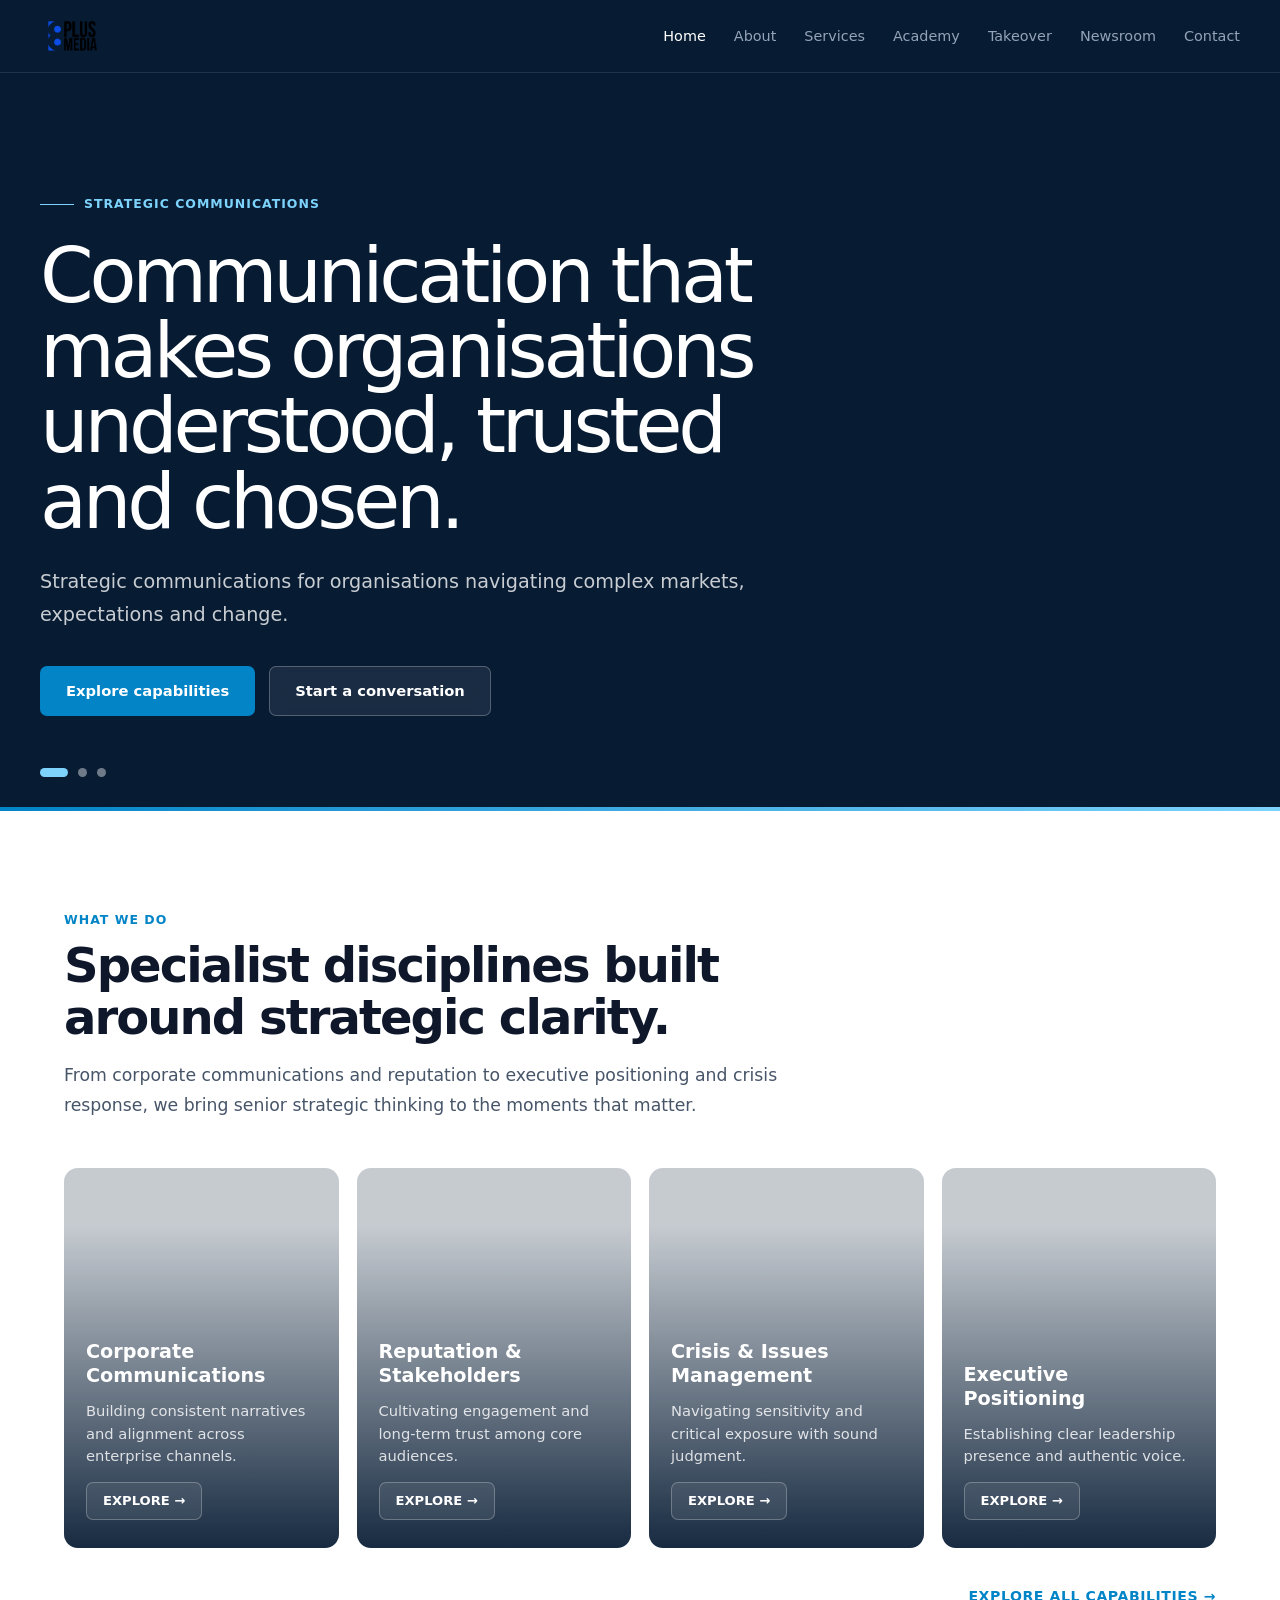
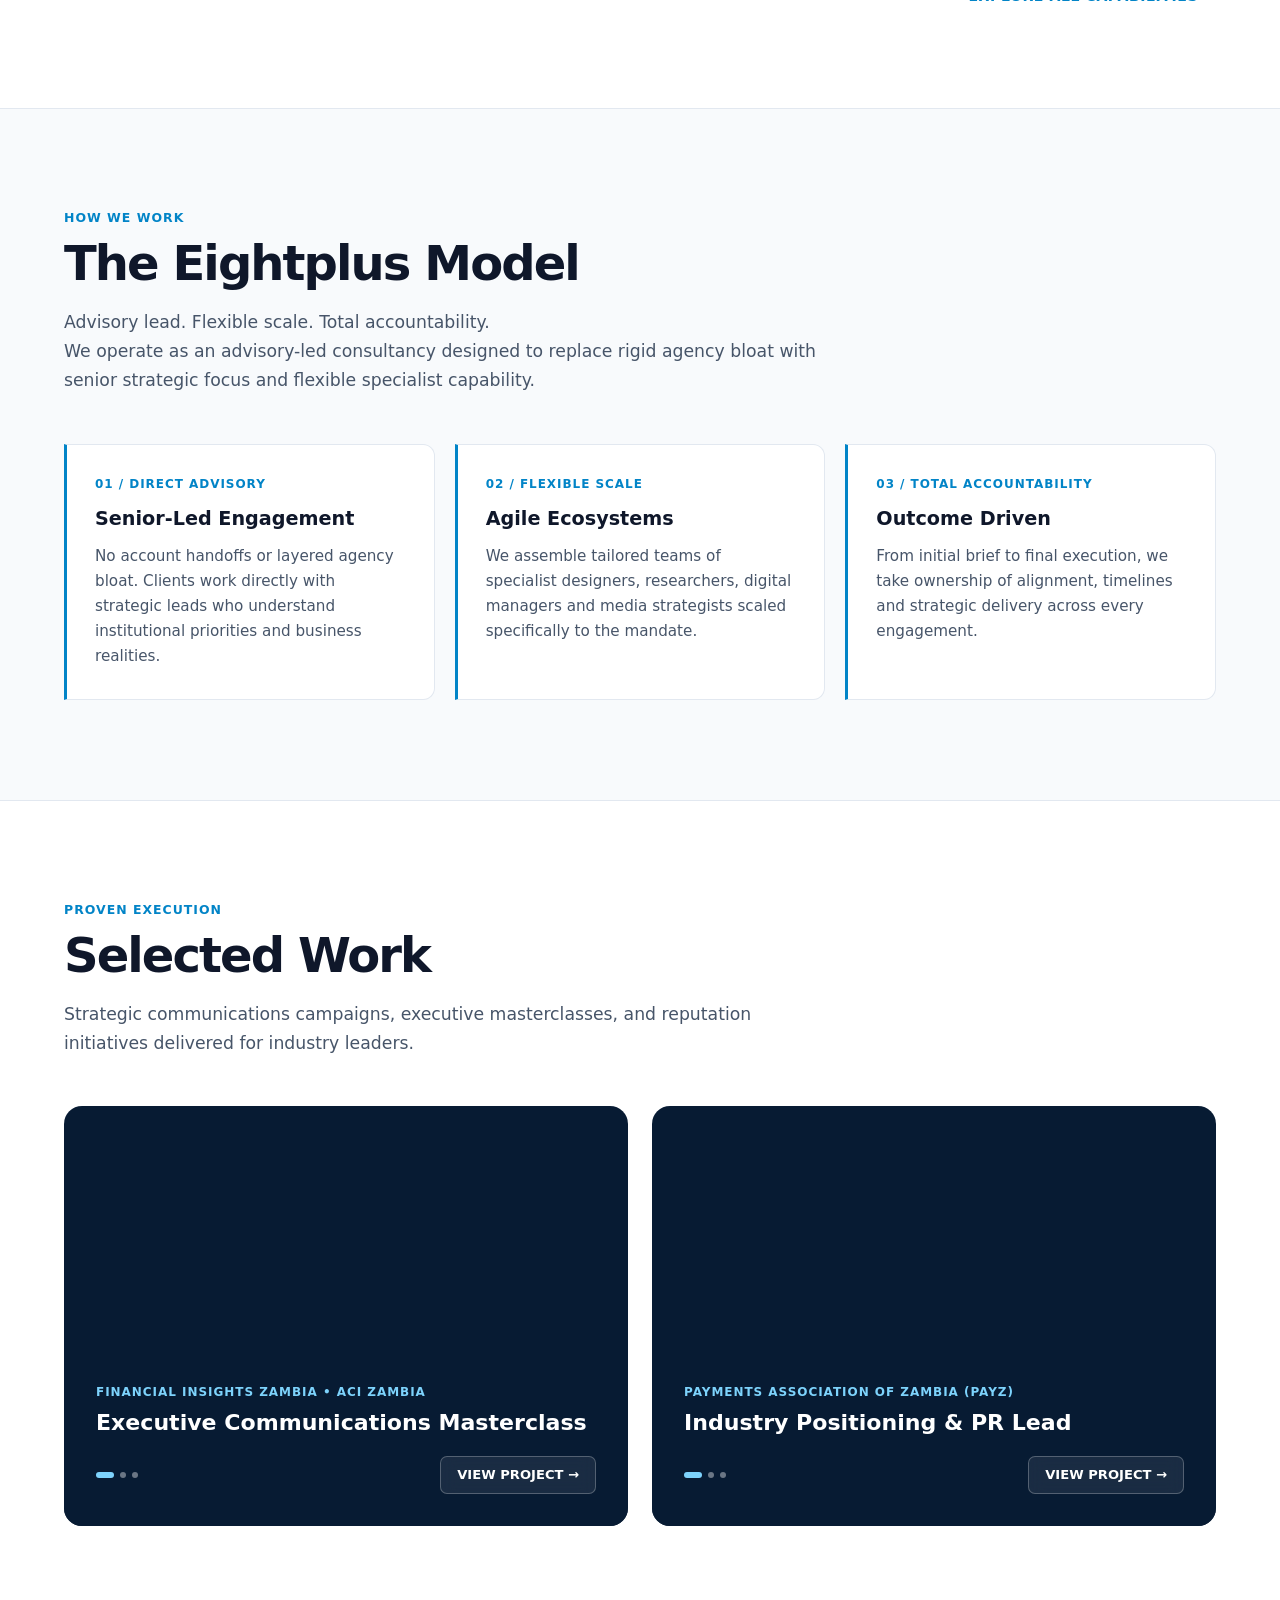
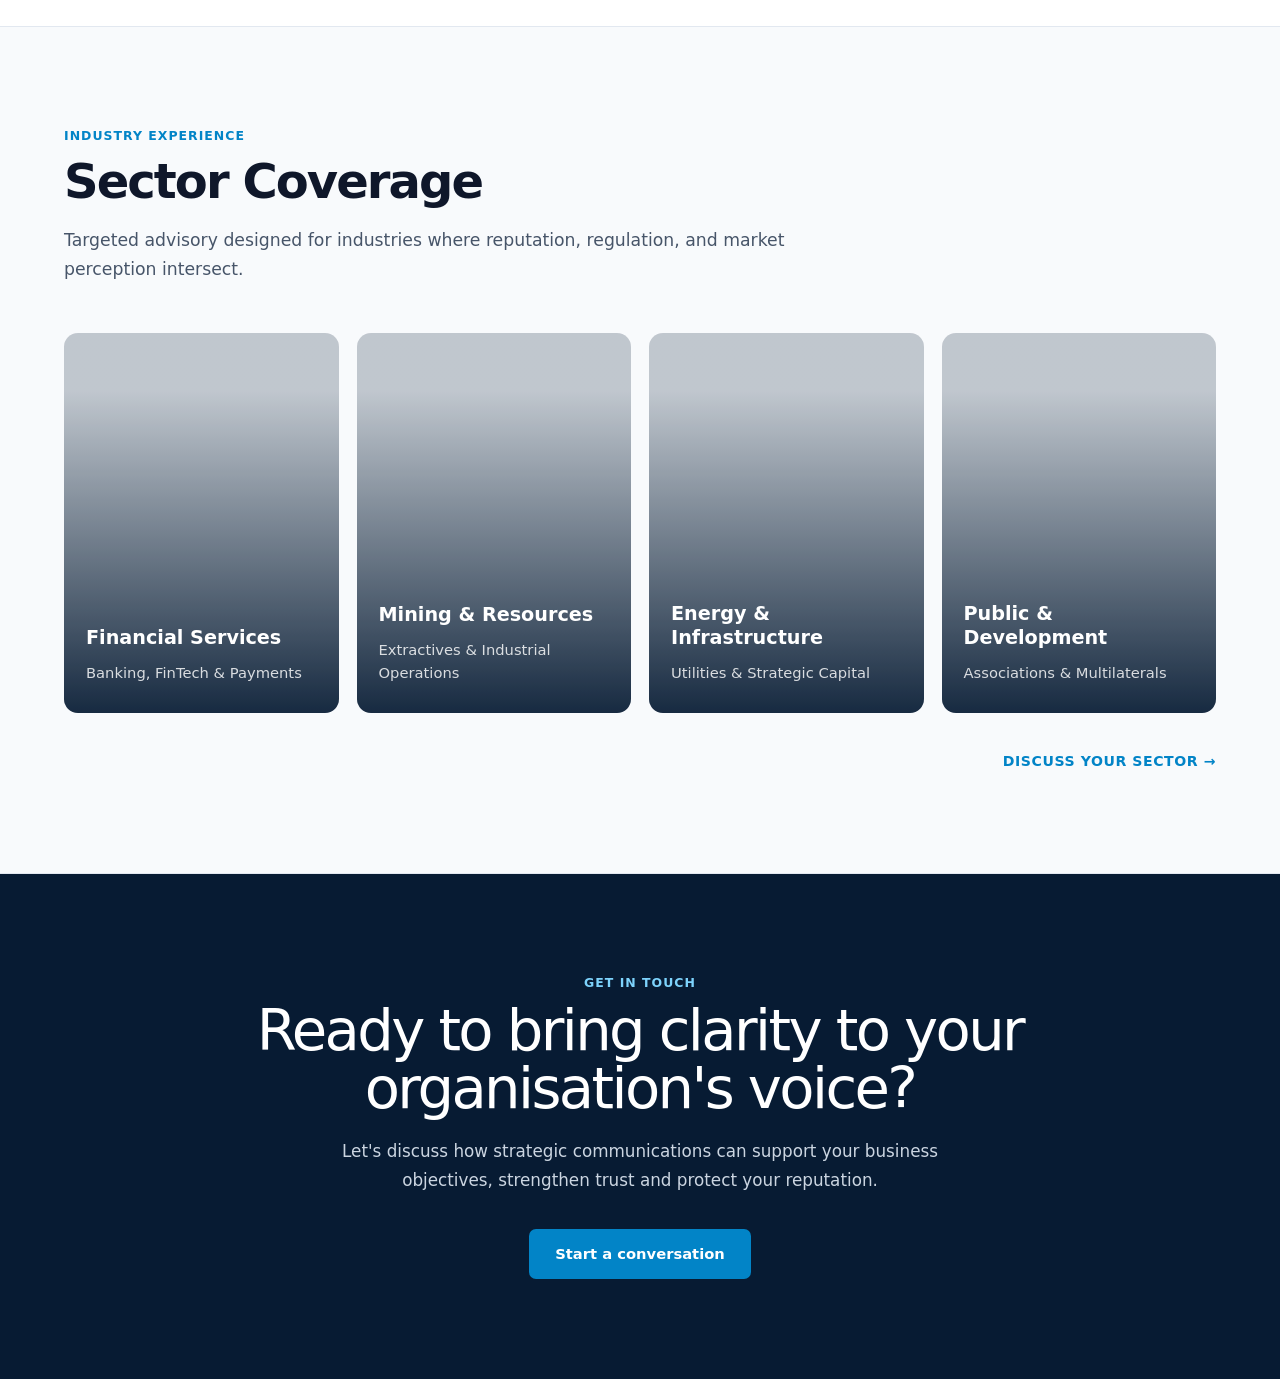
==== commit 7a33aee6: "Update index.html" ====
--- a/index.html
+++ b/index.html
@@ -3,22 +3,30 @@
 <head>
   <meta charset="UTF-8">
   <meta name="viewport" content="width=device-width, initial-scale=1.0">
-
   <title>Eightplus Media | Strategic Communications Consultancy</title>
-
   <meta
     name="description"
     content="Eightplus Media is an advisory-led communications consultancy helping organisations communicate clearly, build trust and navigate complexity."
   >
-
   <style>
     /* =========================================================
        EIGHTPLUS MEDIA — HOMEPAGE
-       HERO FROM ORIGINAL VERSION
-       OPTIMISED PAGE STRUCTURE FROM SECOND VERSION
+       UNIFIED TAKEOVER DESIGN SYSTEM
        ========================================================= */
-
-    /* ---------- RESET ---------- */
+    :root {
+      --primary: #0284c7;
+      --primary-hover: #0369a1;
+      --dark-navy: #071b33;
+      --slate-bg: #0f172a;
+      --text-dark: #0f172a;
+      --text-muted: #475569;
+      --card-border: #e2e8f0;
+      --accent-blue: #7dd3fc;
+      --soft-blue: #eaf6fc;
+      --light-bg: #f8fafc;
+      --font-main: system-ui, -apple-system, BlinkMacSystemFont, "Segoe UI", Roboto, Oxygen, Ubuntu, Cantarell, sans-serif;
+      --max-width: 1200px;
+    }
 
     *,
     *::before,
@@ -28,40 +36,17 @@
       padding: 0;
     }
 
-    :root {
-      --color-dark: #071b33;
-      --color-dark-surface: #0a2342;
-      --color-primary: #0091ff;
-      --color-primary-hover: #0077d6;
-      --color-heading: #0f172a;
-      --color-text-main: #1f2937;
-      --color-text-muted: #64748b;
-      --color-bg: #f8fafc;
-      --color-white: #ffffff;
-      --color-border: #e2e8f0;
-      --font-main:
-        system-ui,
-        -apple-system,
-        BlinkMacSystemFont,
-        "Segoe UI",
-        Roboto,
-        Oxygen,
-        Ubuntu,
-        Cantarell,
-        sans-serif;
-      --max-width: 1200px;
-    }
-
     html {
       scroll-behavior: smooth;
     }
 
     body {
       font-family: var(--font-main);
-      background: var(--color-white);
-      color: var(--color-text-main);
+      background: #ffffff;
+      color: var(--text-dark);
       line-height: 1.5;
       -webkit-font-smoothing: antialiased;
+      overflow-x: hidden;
     }
 
     img {
@@ -86,16 +71,14 @@
       padding: 0 24px;
     }
 
-
     /* =========================================================
        NAVIGATION
        ========================================================= */
-
     .navbar {
       position: sticky;
       top: 0;
       z-index: 1000;
-      background: var(--color-dark);
+      background: var(--dark-navy);
       border-bottom: 1px solid rgba(255, 255, 255, 0.1);
       padding: 16px 0;
     }
@@ -156,20 +139,28 @@
       border-radius: 2px;
     }
 
-
     /* =========================================================
-       HERO
-       ORIGINAL EIGHTPLUS HERO SLIDER
+       HERO (TAKEOVER TYPOGRAPHY & BUTTON STYLING)
        ========================================================= */
-
     .ep-hero {
       position: relative;
       width: 100%;
       height: min(82vh, 820px);
-      min-height: 600px;
+      min-height: 620px;
       overflow: hidden;
-      background: var(--color-dark);
+      background: var(--dark-navy);
       color: #ffffff;
+    }
+
+    .ep-hero::after {
+      content: "";
+      position: absolute;
+      bottom: 0;
+      left: 0;
+      right: 0;
+      height: 4px;
+      background: linear-gradient(90deg, var(--primary), var(--accent-blue));
+      z-index: 10;
     }
 
     .ep-hero-slides {
@@ -182,9 +173,7 @@
       inset: 0;
       opacity: 0;
       visibility: hidden;
-      transition:
-        opacity 0.9s ease,
-        visibility 0.9s ease;
+      transition: opacity 0.9s ease, visibility 0.9s ease;
       background-size: cover;
       background-position: center;
     }
@@ -198,21 +187,18 @@
       content: "";
       position: absolute;
       inset: 0;
-      background:
-        linear-gradient(
-          90deg,
-          rgba(5, 27, 52, 0.96) 0%,
-          rgba(7, 31, 59, 0.88) 32%,
-          rgba(8, 39, 72, 0.58) 58%,
-          rgba(8, 39, 72, 0.16) 82%,
-          rgba(8, 39, 72, 0.02) 100%
-        );
+      background: linear-gradient(
+        90deg,
+        rgba(7, 27, 51, 0.96) 0%,
+        rgba(7, 27, 51, 0.88) 42%,
+        rgba(7, 27, 51, 0.58) 100%
+      );
     }
 
     .ep-hero-content {
       position: relative;
       z-index: 2;
-      width: min(1180px, calc(100% - 48px));
+      width: min(1200px, calc(100% - 48px));
       height: 100%;
       margin: 0 auto;
       display: flex;
@@ -220,92 +206,95 @@
     }
 
     .ep-hero-copy {
-      max-width: 700px;
-      padding-top: 40px;
+      max-width: 800px;
+      padding-top: 20px;
     }
 
     .ep-hero-kicker {
-      display: inline-block;
-      margin-bottom: 18px;
-      color: #7dd3fc;
+      display: inline-flex;
+      align-items: center;
+      gap: 10px;
+      color: var(--accent-blue);
       font-size: 0.78rem;
-      font-weight: 700;
-      letter-spacing: 0.14em;
-      line-height: 1.4;
+      font-weight: 600;
+      letter-spacing: 0.08em;
+      margin-bottom: 24px;
       text-transform: uppercase;
     }
 
+    .ep-hero-kicker::before {
+      content: "";
+      width: 34px;
+      height: 1px;
+      background: var(--accent-blue);
+    }
+
     .ep-hero h1 {
-      margin: 0 0 22px;
+      margin: 0 0 26px;
+      font-size: clamp(2.8rem, 6vw, 4.8rem);
+      font-weight: 500;
+      line-height: 0.98;
+      letter-spacing: -0.055em;
       color: #ffffff;
-      font-size: clamp(2.7rem, 5vw, 4.7rem);
-      font-weight: 700;
-      line-height: 1.04;
-      letter-spacing: -0.045em;
-      max-width: 720px;
+      max-width: 900px;
     }
 
     .ep-hero-text {
-      max-width: 590px;
-      margin: 0 0 32px;
-      color: rgba(255, 255, 255, 0.86);
-      font-size: clamp(1rem, 1.6vw, 1.18rem);
-      line-height: 1.65;
+      max-width: 760px;
+      margin: 0 0 34px;
+      font-size: clamp(1rem, 1.8vw, 1.2rem);
+      line-height: 1.75;
+      color: rgba(255, 255, 255, 0.78);
     }
 
     .ep-hero-actions {
       display: flex;
-      align-items: center;
-      gap: 16px;
+      gap: 14px;
       flex-wrap: wrap;
     }
 
-    .ep-hero-button {
+    .btn {
       display: inline-flex;
       align-items: center;
       justify-content: center;
-      min-height: 48px;
-      padding: 12px 24px;
+      min-height: 50px;
+      padding: 13px 25px;
+      border-radius: 7px;
       border: 1px solid transparent;
-      border-radius: 6px;
+      font-size: 0.92rem;
+      font-weight: 600;
       text-decoration: none;
-      font-size: 0.95rem;
-      font-weight: 700;
-      transition:
-        transform 0.25s ease,
-        background-color 0.25s ease,
-        border-color 0.25s ease;
-    }
-
-    .ep-hero-button:hover {
+      cursor: pointer;
+      transition: all 0.25s ease;
+    }
+
+    .btn-primary {
+      background: var(--primary);
+      color: #ffffff;
+    }
+
+    .btn-primary:hover {
+      background: var(--primary-hover);
       transform: translateY(-2px);
     }
 
-    .ep-hero-button-primary {
-      background: #ffffff;
-      color: #08213d;
-    }
-
-    .ep-hero-button-primary:hover {
-      background: #eaf4fb;
-    }
-
-    .ep-hero-button-secondary {
-      background: transparent;
-      border-color: rgba(255, 255, 255, 0.45);
+    .btn-secondary {
+      background: rgba(255, 255, 255, 0.08);
       color: #ffffff;
-    }
-
-    .ep-hero-button-secondary:hover {
-      border-color: #ffffff;
-      background: rgba(255, 255, 255, 0.08);
+      border-color: rgba(255, 255, 255, 0.25);
+      backdrop-filter: blur(8px);
+    }
+
+    .btn-secondary:hover {
+      background: rgba(255, 255, 255, 0.15);
+      transform: translateY(-2px);
     }
 
     .ep-hero-controls {
       position: absolute;
       z-index: 5;
       bottom: 34px;
-      left: max(24px, calc((100% - 1180px) / 2));
+      left: max(24px, calc((100% - 1200px) / 2));
       display: flex;
       align-items: center;
       gap: 10px;
@@ -319,241 +308,216 @@
       border-radius: 50%;
       background: rgba(255, 255, 255, 0.42);
       cursor: pointer;
-      transition:
-        width 0.25s ease,
-        border-radius 0.25s ease,
-        background-color 0.25s ease;
+      transition: width 0.25s ease, border-radius 0.25s ease, background-color 0.25s ease;
     }
 
     .ep-hero-dot.is-active {
       width: 28px;
       border-radius: 8px;
-      background: #7dd3fc;
-    }
-
+      background: var(--accent-blue);
+    }
 
     /* =========================================================
-       COMMON SECTION STYLES
+       SECTION HEADERS & GENERAL SECTIONS
        ========================================================= */
-
-    .ep-eyebrow {
+    .page-section {
+      padding: 100px 0;
+    }
+
+    .section-alt {
+      background: var(--light-bg);
+      border-top: 1px solid var(--card-border);
+      border-bottom: 1px solid var(--card-border);
+    }
+
+    .section-tag {
       display: block;
       margin-bottom: 10px;
-      color: var(--color-primary);
+      color: var(--primary);
       font-size: 0.78rem;
-      font-weight: 700;
-      letter-spacing: 0.12em;
+      font-weight: 650;
+      letter-spacing: 0.08em;
       text-transform: uppercase;
     }
 
-    .ep-section-header {
-      margin-bottom: 40px;
-    }
-
-    .ep-section-header h2 {
-      color: var(--color-heading);
+    .section-title {
+      max-width: 800px;
+      margin: 0 0 18px;
+      color: var(--text-dark);
       font-size: clamp(2rem, 4vw, 3rem);
-      font-weight: 700;
-      line-height: 1.12;
-      letter-spacing: -0.035em;
-    }
-
+      font-weight: 600;
+      line-height: 1.08;
+      letter-spacing: -0.04em;
+    }
+
+    .section-desc {
+      max-width: 760px;
+      margin: 0 0 48px;
+      color: var(--text-muted);
+      font-size: 1.08rem;
+      line-height: 1.7;
+    }
+
+    .section-footer-link {
+      margin-top: 36px;
+      text-align: right;
+    }
+
+    .link-more {
+      color: var(--primary);
+      font-size: 0.88rem;
+      font-weight: 650;
+      letter-spacing: 0.04em;
+      text-transform: uppercase;
+      transition: color 0.2s ease;
+    }
+
+    .link-more:hover {
+      color: var(--primary-hover);
+    }
 
     /* =========================================================
-       CORE CAPABILITIES
+       CORE CAPABILITIES & SECTOR CARDS (ROOM-ITEM PATTERN)
        ========================================================= */
-
-    .ep-capabilities-section {
-      padding: 96px 0;
-      background: #ffffff;
-    }
-
-    .ep-capabilities-intro {
-      max-width: 650px;
-      margin-top: 14px;
-      color: var(--color-text-muted);
-      font-size: 1rem;
-      line-height: 1.7;
-    }
-
     .ep-grid-4 {
       display: grid;
       grid-template-columns: repeat(4, 1fr);
-      gap: 20px;
-    }
-
-    .ep-cap-card {
-      position: relative;
-      height: 380px;
-      border-radius: 8px;
-      overflow: hidden;
-      background-size: cover;
-      background-position: center;
+      gap: 18px;
+    }
+
+    .ep-card-room {
+      min-height: 380px;
+      padding: 28px 22px;
       display: flex;
       flex-direction: column;
       justify-content: flex-end;
-      padding: 24px;
+      border-radius: 14px;
+      overflow: hidden;
+      position: relative;
       color: #ffffff;
-      box-shadow: 0 4px 12px rgba(0, 0, 0, 0.08);
-    }
-
-    .ep-cap-card::before {
+      background-size: cover;
+      background-position: center;
+      isolation: isolate;
+      transition: transform 0.3s ease, box-shadow 0.3s ease;
+    }
+
+    .ep-card-room::before {
       content: "";
       position: absolute;
       inset: 0;
-      background:
-        linear-gradient(
-          180deg,
-          rgba(7, 27, 51, 0.15) 0%,
-          rgba(7, 27, 51, 0.94) 100%
-        );
+      z-index: -2;
+      background: linear-gradient(
+        180deg,
+        rgba(7, 27, 51, 0.12) 15%,
+        rgba(7, 27, 51, 0.92) 100%
+      );
+    }
+
+    .ep-card-room::after {
+      content: "";
+      position: absolute;
+      inset: 0;
+      z-index: -1;
+      background: rgba(7, 27, 51, 0.12);
       transition: background 0.3s ease;
     }
 
-    .ep-cap-card:hover::before {
-      background:
-        linear-gradient(
-          180deg,
-          rgba(7, 27, 51, 0.08) 0%,
-          rgba(7, 27, 51, 0.98) 100%
-        );
-    }
-
-    .ep-cap-content {
-      position: relative;
-      z-index: 2;
-    }
-
-    .ep-cap-title {
-      font-size: 1.25rem;
-      font-weight: 700;
+    .ep-card-room:hover {
+      transform: translateY(-4px);
+      box-shadow: 0 20px 40px -15px rgba(7, 27, 51, 0.3);
+    }
+
+    .ep-card-room:hover::after {
+      background: rgba(2, 132, 199, 0.2);
+    }
+
+    .ep-card-room h3 {
+      margin: 0 0 12px;
+      color: #ffffff;
+      font-size: 1.2rem;
+      font-weight: 650;
       line-height: 1.25;
-      margin-bottom: 18px;
-    }
-
-    .ep-cap-btn {
-      display: inline-block;
-      background: rgba(255, 255, 255, 0.12);
-      backdrop-filter: blur(4px);
-      border: 1px solid rgba(255, 255, 255, 0.3);
-      color: #ffffff;
-      padding: 8px 14px;
-      font-size: 0.75rem;
-      font-weight: 700;
-      letter-spacing: 0.05em;
-      border-radius: 4px;
-      transition: all 0.2s ease;
-    }
-
-    .ep-cap-btn:hover {
-      background: var(--color-primary);
-      border-color: var(--color-primary);
-    }
-
-    .ep-section-footer-link {
-      margin-top: 24px;
-      text-align: right;
-    }
-
-    .ep-link-more {
-      color: var(--color-primary);
-      font-size: 0.82rem;
-      font-weight: 700;
-      letter-spacing: 0.04em;
-      text-transform: uppercase;
-    }
-
-    .ep-link-more:hover {
-      text-decoration: underline;
-    }
-
+    }
+
+    .ep-card-room p {
+      margin: 0;
+      color: rgba(255, 255, 255, 0.82);
+      font-size: 0.92rem;
+      line-height: 1.55;
+    }
 
     /* =========================================================
-       EIGHTPLUS MODEL
+       EIGHTPLUS MODEL (QUESTION-ITEM CARDS PATTERN)
        ========================================================= */
-
-    .ep-model-section {
-      padding: 96px 0;
-      background: var(--color-bg);
-      border-top: 1px solid var(--color-border);
-      border-bottom: 1px solid var(--color-border);
-    }
-
-    .ep-model-subheading {
-      margin-top: 12px;
-      color: var(--color-heading);
-      font-size: 1.35rem;
-      font-weight: 600;
-      line-height: 1.4;
-    }
-
-    .ep-model-intro {
-      max-width: 700px;
-      margin-top: 14px;
-      color: var(--color-text-muted);
-      line-height: 1.7;
-    }
-
     .ep-grid-3 {
       display: grid;
       grid-template-columns: repeat(3, 1fr);
-      gap: 24px;
-      margin-top: 42px;
+      gap: 20px;
     }
 
     .ep-model-card {
+      padding: 30px 28px;
       background: #ffffff;
-      border: 1px solid var(--color-border);
-      border-radius: 8px;
-      padding: 36px 30px;
-      box-shadow: 0 2px 8px rgba(0, 0, 0, 0.035);
+      border: 1px solid var(--card-border);
+      border-left: 3px solid var(--primary);
+      border-radius: 0 12px 12px 0;
+      transition: all 0.25s ease;
+    }
+
+    .ep-model-card:hover {
+      transform: translateX(5px);
+      box-shadow: 0 14px 30px -15px rgba(15, 23, 42, 0.22);
     }
 
     .ep-model-num {
       display: block;
-      margin-bottom: 16px;
-      color: var(--color-primary);
-      font-size: 0.78rem;
-      font-weight: 800;
-      letter-spacing: 0.06em;
-    }
-
-    .ep-model-card-title {
       margin-bottom: 12px;
-      color: var(--color-heading);
-      font-size: 1.25rem;
+      color: var(--primary);
+      font-size: 0.75rem;
       font-weight: 700;
-    }
-
-    .ep-model-card-text {
-      color: var(--color-text-muted);
+      letter-spacing: 0.08em;
+    }
+
+    .ep-model-card h3 {
+      margin: 0 0 10px;
+      color: var(--text-dark);
+      font-size: 1.2rem;
+      font-weight: 650;
+    }
+
+    .ep-model-card p {
+      margin: 0;
+      color: var(--text-muted);
       font-size: 0.95rem;
-      line-height: 1.7;
-    }
-
+      line-height: 1.65;
+    }
 
     /* =========================================================
-       SELECTED WORK
+       SELECTED WORK CARDS (FORMAT-CARD PATTERN)
        ========================================================= */
-
-    .ep-work-section {
-      padding: 96px 0;
-      background: #ffffff;
-    }
-
     .ep-grid-2 {
       display: grid;
       grid-template-columns: repeat(2, 1fr);
-      gap: 28px;
+      gap: 24px;
     }
 
     .ep-work-card {
       position: relative;
-      height: 420px;
-      border-radius: 8px;
+      min-height: 420px;
+      display: flex;
+      flex-direction: column;
+      justify-content: flex-end;
       overflow: hidden;
-      background: var(--color-dark);
-      box-shadow: 0 4px 16px rgba(0, 0, 0, 0.1);
+      border-radius: 18px;
+      background: var(--dark-navy);
+      color: #ffffff;
+      isolation: isolate;
+      transition: transform 0.3s ease, box-shadow 0.3s ease;
+    }
+
+    .ep-work-card:hover {
+      transform: translateY(-6px);
+      box-shadow: 0 25px 45px -20px rgba(7, 27, 51, 0.4);
     }
 
     .ep-work-carousel {
@@ -576,43 +540,40 @@
       opacity: 1;
     }
 
-    .ep-work-overlay {
+    .ep-work-card::before {
+      content: "";
       position: absolute;
       inset: 0;
       z-index: 2;
-      background:
-        linear-gradient(
-          180deg,
-          rgba(7, 27, 51, 0.08) 0%,
-          rgba(7, 27, 51, 0.94) 100%
-        );
+      background: linear-gradient(
+        180deg,
+        rgba(7, 27, 51, 0.02) 10%,
+        rgba(7, 27, 51, 0.92) 100%
+      );
     }
 
     .ep-work-content {
-      position: absolute;
-      left: 0;
-      right: 0;
-      bottom: 0;
+      position: relative;
       z-index: 3;
       padding: 32px;
-      color: #ffffff;
     }
 
     .ep-work-client {
       display: block;
       margin-bottom: 8px;
-      color: #7dd3fc;
-      font-size: 0.72rem;
-      font-weight: 800;
+      color: var(--accent-blue);
+      font-size: 0.75rem;
+      font-weight: 700;
       letter-spacing: 0.08em;
       text-transform: uppercase;
     }
 
     .ep-work-title {
-      margin-bottom: 24px;
-      font-size: 1.45rem;
-      font-weight: 700;
+      margin: 0 0 20px;
+      font-size: 1.38rem;
+      font-weight: 650;
       line-height: 1.25;
+      color: #ffffff;
     }
 
     .ep-work-bottom {
@@ -636,138 +597,126 @@
       border-radius: 50%;
       background: rgba(255, 255, 255, 0.4);
       cursor: pointer;
+      transition: all 0.25s ease;
     }
 
     .ep-work-dot.active {
       width: 18px;
       border-radius: 4px;
-      background: var(--color-primary);
-    }
-
-    .ep-work-btn {
-      padding: 8px 14px;
-      background: rgba(255, 255, 255, 0.12);
-      backdrop-filter: blur(4px);
-      border: 1px solid rgba(255, 255, 255, 0.3);
-      border-radius: 4px;
-      color: #ffffff;
-      font-size: 0.72rem;
-      font-weight: 700;
-      letter-spacing: 0.04em;
-      transition: all 0.2s ease;
-    }
-
-    .ep-work-btn:hover {
-      background: var(--color-primary);
-      border-color: var(--color-primary);
-    }
-
+      background: var(--accent-blue);
+    }
 
     /* =========================================================
-       SECTORS
+       FINAL CTA / INVITATION PATTERN
        ========================================================= */
-
-    .ep-sectors-section {
-      padding: 96px 0;
-      background: var(--color-bg);
-      border-top: 1px solid var(--color-border);
-    }
-
-    .ep-sector-subtext {
-      margin-top: 4px;
-      color: #cbd5e1;
-      font-size: 0.82rem;
-    }
-
-
-    /* =========================================================
-       FINAL CTA
-       ========================================================= */
-
     .ep-final-cta {
-      padding: 104px 0;
-      background: var(--color-dark);
+      padding: 100px 0;
+      background: var(--dark-navy);
       color: #ffffff;
       text-align: center;
+      position: relative;
     }
 
     .ep-final-cta .container {
-      max-width: 800px;
-    }
-
-    .ep-final-cta .ep-eyebrow {
-      color: #7dd3fc;
+      max-width: 850px;
+    }
+
+    .ep-final-cta .section-tag {
+      color: var(--accent-blue);
     }
 
     .ep-cta-title {
-      margin-bottom: 16px;
+      margin: 0 0 20px;
       color: #ffffff;
-      font-size: clamp(2.1rem, 4vw, 3.2rem);
-      font-weight: 700;
-      line-height: 1.1;
-      letter-spacing: -0.035em;
+      font-size: clamp(2.3rem, 4.5vw, 3.6rem);
+      font-weight: 500;
+      line-height: 1;
+      letter-spacing: -0.045em;
     }
 
     .ep-cta-subtitle {
-      max-width: 620px;
-      margin: 0 auto 30px;
-      color: rgba(255, 255, 255, 0.75);
+      max-width: 650px;
+      margin: 0 auto 34px;
+      color: #cbd5e1;
       font-size: 1.05rem;
       line-height: 1.7;
     }
 
-
     /* =========================================================
-       FOOTER
+       RESPONSIVE BREAKPOINTS (MATCHING TAKEOVER)
        ========================================================= */
-
-    .ep-footer {
-      padding: 28px 0;
-      background: #040e1a;
-      color: #64748b;
-      font-size: 0.85rem;
-      border-top: 1px solid rgba(255, 255, 255, 0.05);
-    }
-
-    .ep-footer-container {
-      display: flex;
-      align-items: center;
-      justify-content: space-between;
-      gap: 16px;
-    }
-
-
-    /* =========================================================
-       TABLET
-       ========================================================= */
-
-    @media (max-width: 1000px) {
-
+    @media (max-width: 1100px) {
       .ep-grid-4 {
         grid-template-columns: repeat(2, 1fr);
       }
-
-      .ep-grid-3 {
-        grid-template-columns: 1fr;
-      }
-
+    }
+
+    @media (max-width: 900px) {
+      .page-section {
+        padding: 75px 0;
+      }
+      .ep-hero {
+        min-height: 590px;
+      }
+      .ep-grid-3,
       .ep-grid-2 {
         grid-template-columns: 1fr;
       }
-
-    }
-
-
-    /* =========================================================
-       MOBILE NAV
-       ========================================================= */
+    }
+
+    @media (max-width: 700px) {
+      .ep-hero {
+        min-height: 620px;
+      }
+      .ep-hero h1 {
+        font-size: clamp(2.8rem, 12vw, 4.2rem);
+      }
+      .ep-hero-text {
+        font-size: 0.98rem;
+        line-height: 1.7;
+      }
+      .ep-hero-actions {
+        flex-direction: column;
+      }
+      .ep-hero-actions .btn {
+        width: 100%;
+      }
+      .ep-grid-4 {
+        grid-template-columns: 1fr;
+      }
+      .ep-card-room {
+        min-height: 320px;
+      }
+      .ep-work-card {
+        min-height: 360px;
+      }
+      .ep-work-content {
+        padding: 24px;
+      }
+      .ep-final-cta {
+        padding: 75px 0;
+      }
+    }
+
+    @media (max-width: 480px) {
+      .page-section {
+        padding: 60px 0;
+      }
+      .ep-hero {
+        min-height: 600px;
+      }
+      .ep-hero-kicker {
+        font-size: 0.72rem;
+      }
+      .ep-card-room {
+        min-height: 280px;
+      }
+    }
 
     @media (max-width: 768px) {
-
       .nav-toggle {
         display: flex;
       }
-
       .nav-links {
         display: none;
         flex-direction: column;
@@ -778,125 +727,39 @@
         margin-top: 16px;
         border-top: 1px solid rgba(255, 255, 255, 0.1);
       }
-
       .nav-links.is-open {
         display: flex;
       }
-
       .nav-links li {
         width: 100%;
       }
-
       .nav-links a {
         display: block;
         width: 100%;
       }
-
-      .ep-hero {
-        height: 82vh;
-        min-height: 560px;
-      }
-
-      .ep-hero-content {
-        width: min(100% - 40px, 1180px);
-      }
-
-      .ep-hero-copy {
-        padding-top: 20px;
-      }
-
-      .ep-hero-slide {
-        background-position: 60% center;
-      }
-
-      .ep-hero h1 {
-        font-size: clamp(2.35rem, 11vw, 3.25rem);
-      }
-
-      .ep-hero-actions {
-        align-items: stretch;
-        flex-direction: column;
-        width: fit-content;
-      }
-
-      .ep-hero-button {
-        width: 100%;
-      }
-
-      .ep-hero-controls {
-        left: 20px;
-        bottom: 24px;
-      }
-
-      .ep-capabilities-section,
-      .ep-model-section,
-      .ep-work-section,
-      .ep-sectors-section {
-        padding: 72px 0;
-      }
-
-      .ep-grid-4 {
-        grid-template-columns: 1fr;
-      }
-
-      .ep-cap-card {
-        height: 320px;
-      }
-
-      .ep-work-card {
-        height: 360px;
-      }
-
-      .ep-work-content {
-        padding: 24px;
-      }
-
-      .ep-footer-container {
-        flex-direction: column;
-        text-align: center;
-      }
-
-      .ep-final-cta {
-        padding: 80px 0;
-      }
-
-    }
-
-
-    /* =========================================================
-       REDUCED MOTION
-       ========================================================= */
+    }
 
     @media (prefers-reduced-motion: reduce) {
-
       html {
         scroll-behavior: auto;
       }
-
       .ep-hero-slide,
-      .ep-hero-button,
+      .btn,
       .ep-work-slide,
-      .ep-cap-card,
-      .ep-cap-btn,
-      .ep-work-btn {
+      .ep-card-room,
+      .ep-model-card,
+      .ep-work-card {
         transition: none;
       }
-
-    }
-
+    }
   </style>
 </head>
-
 <body>
-
-
   <!-- =======================================================
        NAVIGATION
        ======================================================= -->
-
   <nav class="navbar" aria-label="Main Navigation">
     <div class="nav-container">
-
       <a href="index.html" class="nav-logo">
         <img
           src="./blue-black.png"
@@ -904,7 +767,6 @@
           class="logo-img"
         >
       </a>
-
       <button
         class="nav-toggle"
         id="navToggle"
@@ -915,7 +777,6 @@
         <span></span>
         <span></span>
       </button>
-
       <ul class="nav-links" id="navLinks">
         <li>
           <a href="index.html" class="active">Home</a>
@@ -939,182 +800,128 @@
           <a href="contact.html">Contact</a>
         </li>
       </ul>
-
     </div>
   </nav>
 
-
   <!-- =======================================================
        HERO
-       ORIGINAL HERO SLIDER
        ======================================================= -->
-
   <header
     class="ep-hero"
     aria-label="Eightplus Media introduction"
   >
-
     <div class="ep-hero-slides">
-
       <!-- HERO SLIDE 1 -->
-
       <div
         class="ep-hero-slide is-active"
         style="background-image: url('https://images.unsplash.com/photo-1486406146926-c627a92ad1ab?auto=format&fit=crop&w=2000&q=85');"
         role="group"
         aria-label="Strategic communications"
       >
-
         <div class="ep-hero-content">
-
           <div class="ep-hero-copy">
-
             <span class="ep-hero-kicker">
               Strategic Communications
             </span>
-
             <h1>
               Communication that makes organisations understood, trusted and chosen.
             </h1>
-
             <p class="ep-hero-text">
               Strategic communications for organisations navigating complex markets, expectations and change.
             </p>
-
             <div class="ep-hero-actions">
-
               <a
                 href="services.html"
-                class="ep-hero-button ep-hero-button-primary"
+                class="btn btn-primary"
               >
                 Explore capabilities
               </a>
-
               <a
                 href="contact.html"
-                class="ep-hero-button ep-hero-button-secondary"
+                class="btn btn-secondary"
               >
                 Start a conversation
               </a>
-
             </div>
-
           </div>
-
         </div>
-
       </div>
-
-
       <!-- HERO SLIDE 2 -->
-
       <div
         class="ep-hero-slide"
         style="background-image: url('https://images.unsplash.com/photo-1557804506-669a67965ba0?auto=format&fit=crop&w=2000&q=85');"
         role="group"
         aria-label="Executive communications"
       >
-
         <div class="ep-hero-content">
-
           <div class="ep-hero-copy">
-
             <span class="ep-hero-kicker">
               Executive Communications
             </span>
-
             <h1>
               Give leadership a voice people can trust.
             </h1>
-
             <p class="ep-hero-text">
               Executive positioning, thought leadership and communications support for leaders shaping what comes next.
             </p>
-
             <div class="ep-hero-actions">
-
               <a
                 href="services.html"
-                class="ep-hero-button ep-hero-button-primary"
+                class="btn btn-primary"
               >
                 Explore capabilities
               </a>
-
               <a
                 href="contact.html"
-                class="ep-hero-button ep-hero-button-secondary"
+                class="btn btn-secondary"
               >
                 Work with us
               </a>
-
             </div>
-
           </div>
-
         </div>
-
       </div>
-
-
       <!-- HERO SLIDE 3 -->
-
       <div
         class="ep-hero-slide"
         style="background-image: url('https://images.unsplash.com/photo-1497366811353-6870744d04b2?auto=format&fit=crop&w=2000&q=85');"
         role="group"
         aria-label="Reputation and stakeholder communications"
       >
-
         <div class="ep-hero-content">
-
           <div class="ep-hero-copy">
-
             <span class="ep-hero-kicker">
               Reputation &amp; Stakeholders
             </span>
-
             <h1>
               When the stakes are high, communication matters.
             </h1>
-
             <p class="ep-hero-text">
               Building clarity, confidence and trust with the people who matter to your organisation.
             </p>
-
             <div class="ep-hero-actions">
-
               <a
                 href="services.html"
-                class="ep-hero-button ep-hero-button-primary"
+                class="btn btn-primary"
               >
                 See how we work
               </a>
-
               <a
                 href="contact.html"
-                class="ep-hero-button ep-hero-button-secondary"
+                class="btn btn-secondary"
               >
                 Start a conversation
               </a>
-
             </div>
-
           </div>
-
         </div>
-
       </div>
-
     </div>
-
-
     <!-- HERO CONTROLS -->
-
     <div
       class="ep-hero-controls"
       aria-label="Hero slides"
     >
-
       <button
         class="ep-hero-dot is-active"
         type="button"
@@ -1122,7 +929,6 @@
         aria-current="true"
         data-slide="0"
       ></button>
-
       <button
         class="ep-hero-dot"
         type="button"
@@ -1130,7 +936,6 @@
         aria-current="false"
         data-slide="1"
       ></button>
-
       <button
         class="ep-hero-dot"
         type="button"
@@ -1138,911 +943,467 @@
         aria-current="false"
         data-slide="2"
       ></button>
-
     </div>
-
   </header>
 
-
   <main>
-
-
     <!-- =====================================================
          CORE CAPABILITIES
          ===================================================== -->
-
     <section
-      class="ep-capabilities-section"
+      class="page-section"
       id="capabilities"
     >
-
       <div class="container">
-
-        <div class="ep-section-header">
-
-          <span class="ep-eyebrow">
-            What We Do
-          </span>
-
-          <h2>
-            Specialist disciplines built around strategic clarity.
-          </h2>
-
-          <p class="ep-capabilities-intro">
-            From corporate communications and reputation to executive positioning and crisis response, we bring senior strategic thinking to the moments that matter.
-          </p>
-
-        </div>
-
-
+        <span class="section-tag">
+          What We Do
+        </span>
+        <h2 class="section-title">
+          Specialist disciplines built around strategic clarity.
+        </h2>
+        <p class="section-desc">
+          From corporate communications and reputation to executive positioning and crisis response, we bring senior strategic thinking to the moments that matter.
+        </p>
         <div class="ep-grid-4">
-
-
           <!-- CAPABILITY 1 -->
-
           <article
-            class="ep-cap-card"
+            class="ep-card-room"
             style="background-image: url('https://images.unsplash.com/photo-1507679799987-c73779587ccf?auto=format&fit=crop&w=800&q=80');"
           >
-
-            <div class="ep-cap-content">
-
-              <h3 class="ep-cap-title">
-                Corporate Communications
-              </h3>
-
-              <a
-                href="services.html#corporate-communications"
-                class="ep-cap-btn"
-              >
-                EXPLORE +
-              </a>
-
-            </div>
-
+            <h3>Corporate Communications</h3>
+            <p>Building consistent narratives and alignment across enterprise channels.</p>
+            <a
+              href="services.html#corporate-communications"
+              class="btn btn-secondary"
+              style="margin-top: 14px; padding: 8px 16px; min-height: 38px; font-size: 0.82rem; align-self: flex-start;"
+            >
+              EXPLORE &rarr;
+            </a>
           </article>
-
-
           <!-- CAPABILITY 2 -->
-
           <article
-            class="ep-cap-card"
+            class="ep-card-room"
             style="background-image: url('https://images.unsplash.com/photo-1522071820081-009f0129c71c?auto=format&fit=crop&w=800&q=80');"
           >
-
-            <div class="ep-cap-content">
-
-              <h3 class="ep-cap-title">
-                Reputation &amp; Stakeholders
-              </h3>
-
-              <a
-                href="services.html#stakeholder-reputation"
-                class="ep-cap-btn"
-              >
-                EXPLORE +
-              </a>
-
-            </div>
-
+            <h3>Reputation &amp; Stakeholders</h3>
+            <p>Cultivating engagement and long-term trust among core audiences.</p>
+            <a
+              href="services.html#stakeholder-reputation"
+              class="btn btn-secondary"
+              style="margin-top: 14px; padding: 8px 16px; min-height: 38px; font-size: 0.82rem; align-self: flex-start;"
+            >
+              EXPLORE &rarr;
+            </a>
           </article>
-
-
           <!-- CAPABILITY 3 -->
-
           <article
-            class="ep-cap-card"
+            class="ep-card-room"
             style="background-image: url('https://images.unsplash.com/photo-1464822759023-fed622ff2c3b?auto=format&fit=crop&w=800&q=80');"
           >
-
-            <div class="ep-cap-content">
-
-              <h3 class="ep-cap-title">
-                Crisis &amp; Issues Management
-              </h3>
-
-              <a
-                href="services.html#crisis-issues"
-                class="ep-cap-btn"
-              >
-                EXPLORE +
-              </a>
-
-            </div>
-
+            <h3>Crisis &amp; Issues Management</h3>
+            <p>Navigating sensitivity and critical exposure with sound judgment.</p>
+            <a
+              href="services.html#crisis-issues"
+              class="btn btn-secondary"
+              style="margin-top: 14px; padding: 8px 16px; min-height: 38px; font-size: 0.82rem; align-self: flex-start;"
+            >
+              EXPLORE &rarr;
+            </a>
           </article>
-
-
           <!-- CAPABILITY 4 -->
-
           <article
-            class="ep-cap-card"
+            class="ep-card-room"
             style="background-image: url('https://images.unsplash.com/photo-1573496359142-b8d87734a5a2?auto=format&fit=crop&w=800&q=80');"
           >
-
-            <div class="ep-cap-content">
-
-              <h3 class="ep-cap-title">
-                Executive Positioning
-              </h3>
-
-              <a
-                href="services.html#executive-positioning"
-                class="ep-cap-btn"
-              >
-                EXPLORE +
-              </a>
-
-            </div>
-
+            <h3>Executive Positioning</h3>
+            <p>Establishing clear leadership presence and authentic voice.</p>
+            <a
+              href="services.html#executive-positioning"
+              class="btn btn-secondary"
+              style="margin-top: 14px; padding: 8px 16px; min-height: 38px; font-size: 0.82rem; align-self: flex-start;"
+            >
+              EXPLORE &rarr;
+            </a>
           </article>
-
-
         </div>
-
-
-        <div class="ep-section-footer-link">
-
+        <div class="section-footer-link">
           <a
             href="services.html"
-            class="ep-link-more"
+            class="link-more"
           >
-            Explore all capabilities →
+            Explore all capabilities &rarr;
           </a>
-
         </div>
-
       </div>
-
     </section>
-
 
     <!-- =====================================================
          EIGHTPLUS MODEL
          ===================================================== -->
-
     <section
-      class="ep-model-section"
+      class="page-section section-alt"
       id="model"
     >
-
       <div class="container">
-
-        <div class="ep-section-header">
-
-          <span class="ep-eyebrow">
-            How We Work
-          </span>
-
-          <h2>
-            The Eightplus Model
-          </h2>
-
-          <h3 class="ep-model-subheading">
-            Advisory lead. Flexible scale. Total accountability.
-          </h3>
-
-          <p class="ep-model-intro">
-            We operate as an advisory-led consultancy designed to replace rigid agency bloat with senior strategic focus and flexible specialist capability.
-          </p>
-
-        </div>
-
-
+        <span class="section-tag">
+          How We Work
+        </span>
+        <h2 class="section-title">
+          The Eightplus Model
+        </h2>
+        <p class="section-desc">
+          Advisory lead. Flexible scale. Total accountability.<br>
+          We operate as an advisory-led consultancy designed to replace rigid agency bloat with senior strategic focus and flexible specialist capability.
+        </p>
         <div class="ep-grid-3">
-
-
           <!-- MODEL 1 -->
-
           <article class="ep-model-card">
-
             <span class="ep-model-num">
               01 / DIRECT ADVISORY
             </span>
-
-            <h4 class="ep-model-card-title">
-              Senior-Led Engagement
-            </h4>
-
-            <p class="ep-model-card-text">
+            <h3>Senior-Led Engagement</h3>
+            <p>
               No account handoffs or layered agency bloat. Clients work directly with strategic leads who understand institutional priorities and business realities.
             </p>
-
           </article>
-
-
           <!-- MODEL 2 -->
-
           <article class="ep-model-card">
-
             <span class="ep-model-num">
               02 / FLEXIBLE SCALE
             </span>
-
-            <h4 class="ep-model-card-title">
-              Agile Ecosystems
-            </h4>
-
-            <p class="ep-model-card-text">
+            <h3>Agile Ecosystems</h3>
+            <p>
               We assemble tailored teams of specialist designers, researchers, digital managers and media strategists scaled specifically to the mandate.
             </p>
-
           </article>
-
-
           <!-- MODEL 3 -->
-
           <article class="ep-model-card">
-
             <span class="ep-model-num">
               03 / TOTAL ACCOUNTABILITY
             </span>
-
-            <h4 class="ep-model-card-title">
-              Outcome Driven
-            </h4>
-
-            <p class="ep-model-card-text">
+            <h3>Outcome Driven</h3>
+            <p>
               From initial brief to final execution, we take ownership of alignment, timelines and strategic delivery across every engagement.
             </p>
-
           </article>
-
-
         </div>
-
       </div>
-
     </section>
-
 
     <!-- =====================================================
          SELECTED WORK
          ===================================================== -->
-
     <section
-      class="ep-work-section"
+      class="page-section"
       id="work"
     >
-
       <div class="container">
-
-        <div class="ep-section-header">
-
-          <span class="ep-eyebrow">
-            Proven Execution
-          </span>
-
-          <h2>
-            Selected Work
-          </h2>
-
-        </div>
-
-
+        <span class="section-tag">
+          Proven Execution
+        </span>
+        <h2 class="section-title">
+          Selected Work
+        </h2>
+        <p class="section-desc">
+          Strategic communications campaigns, executive masterclasses, and reputation initiatives delivered for industry leaders.
+        </p>
         <div class="ep-grid-2">
-
-
           <!-- WORK CARD 1 -->
-
           <article
             class="ep-work-card"
             data-work-carousel
           >
-
             <div class="ep-work-carousel">
-
               <div
                 class="ep-work-slide active"
                 style="background-image: url('https://images.unsplash.com/photo-1511578314322-379afb476865?auto=format&fit=crop&w=800&q=80');"
               ></div>
-
               <div
                 class="ep-work-slide"
                 style="background-image: url('https://images.unsplash.com/photo-1540575467063-178a50c2df87?auto=format&fit=crop&w=800&q=80');"
               ></div>
-
               <div
                 class="ep-work-slide"
                 style="background-image: url('https://images.unsplash.com/photo-1475721027785-f74eccf877e2?auto=format&fit=crop&w=800&q=80');"
               ></div>
-
             </div>
-
-            <div class="ep-work-overlay"></div>
-
             <div class="ep-work-content">
-
               <span class="ep-work-client">
                 Financial Insights Zambia • ACI Zambia
               </span>
-
               <h3 class="ep-work-title">
                 Executive Communications Masterclass
               </h3>
-
               <div class="ep-work-bottom">
-
                 <div class="ep-work-dots">
-
                   <button
                     class="ep-work-dot active"
                     data-slide="0"
                     aria-label="Go to image 1"
                   ></button>
-
                   <button
                     class="ep-work-dot"
                     data-slide="1"
                     aria-label="Go to image 2"
                   ></button>
-
                   <button
                     class="ep-work-dot"
                     data-slide="2"
                     aria-label="Go to image 3"
                   ></button>
-
                 </div>
-
                 <a
                   href="work.html"
-                  class="ep-work-btn"
+                  class="btn btn-secondary"
+                  style="padding: 8px 16px; min-height: 38px; font-size: 0.82rem;"
                 >
-                  VIEW PROJECT +
+                  VIEW PROJECT &rarr;
                 </a>
-
               </div>
-
             </div>
-
           </article>
-
-
           <!-- WORK CARD 2 -->
-
           <article
             class="ep-work-card"
             data-work-carousel
           >
-
             <div class="ep-work-carousel">
-
               <div
                 class="ep-work-slide active"
                 style="background-image: url('https://images.unsplash.com/photo-1460925895917-afdab827c52f?auto=format&fit=crop&w=800&q=80');"
               ></div>
-
               <div
                 class="ep-work-slide"
                 style="background-image: url('https://images.unsplash.com/photo-1551836022-d5d88e9218df?auto=format&fit=crop&w=800&q=80');"
               ></div>
-
               <div
                 class="ep-work-slide"
                 style="background-image: url('https://images.unsplash.com/photo-1531403009284-440f080d1e12?auto=format&fit=crop&w=800&q=80');"
               ></div>
-
             </div>
-
-            <div class="ep-work-overlay"></div>
-
             <div class="ep-work-content">
-
               <span class="ep-work-client">
                 Payments Association of Zambia (PAYZ)
               </span>
-
               <h3 class="ep-work-title">
                 Industry Positioning &amp; PR Lead
               </h3>
-
               <div class="ep-work-bottom">
-
                 <div class="ep-work-dots">
-
                   <button
                     class="ep-work-dot active"
                     data-slide="0"
                     aria-label="Go to image 1"
                   ></button>
-
                   <button
                     class="ep-work-dot"
                     data-slide="1"
                     aria-label="Go to image 2"
                   ></button>
-
                   <button
                     class="ep-work-dot"
                     data-slide="2"
                     aria-label="Go to image 3"
                   ></button>
-
                 </div>
-
                 <a
                   href="work.html"
-                  class="ep-work-btn"
+                  class="btn btn-secondary"
+                  style="padding: 8px 16px; min-height: 38px; font-size: 0.82rem;"
                 >
-                  VIEW PROJECT +
+                  VIEW PROJECT &rarr;
                 </a>
-
               </div>
-
             </div>
-
           </article>
-
-
         </div>
-
       </div>
-
     </section>
-
 
     <!-- =====================================================
          SECTORS
          ===================================================== -->
-
     <section
-      class="ep-sectors-section"
+      class="page-section section-alt"
       id="sectors"
     >
-
       <div class="container">
-
-        <div class="ep-section-header">
-
-          <span class="ep-eyebrow">
-            Industry Experience
-          </span>
-
-          <h2>
-            Sector Coverage
-          </h2>
-
-        </div>
-
-
+        <span class="section-tag">
+          Industry Experience
+        </span>
+        <h2 class="section-title">
+          Sector Coverage
+        </h2>
+        <p class="section-desc">
+          Targeted advisory designed for industries where reputation, regulation, and market perception intersect.
+        </p>
         <div class="ep-grid-4">
-
-
           <!-- SECTOR 1 -->
-
           <article
-            class="ep-cap-card"
+            class="ep-card-room"
             style="background-image: url('https://images.unsplash.com/photo-1559526324-4b87b5e36e44?auto=format&fit=crop&w=800&q=80');"
           >
-
-            <div class="ep-cap-content">
-
-              <h3 class="ep-cap-title">
-                Financial Services
-              </h3>
-
-              <p class="ep-sector-subtext">
-                Banking, FinTech &amp; Payments
-              </p>
-
-            </div>
-
+            <h3>Financial Services</h3>
+            <p>Banking, FinTech &amp; Payments</p>
           </article>
-
-
           <!-- SECTOR 2 -->
-
           <article
-            class="ep-cap-card"
+            class="ep-card-room"
             style="background-image: url('https://images.unsplash.com/photo-1578575437130-527eed3abbec?auto=format&fit=crop&w=800&q=80');"
           >
-
-            <div class="ep-cap-content">
-
-              <h3 class="ep-cap-title">
-                Mining &amp; Resources
-              </h3>
-
-              <p class="ep-sector-subtext">
-                Extractives &amp; Industrial Operations
-              </p>
-
-            </div>
-
+            <h3>Mining &amp; Resources</h3>
+            <p>Extractives &amp; Industrial Operations</p>
           </article>
-
-
           <!-- SECTOR 3 -->
-
           <article
-            class="ep-cap-card"
+            class="ep-card-room"
             style="background-image: url('https://images.unsplash.com/photo-1473341304170-971dccb5ac1e?auto=format&fit=crop&w=800&q=80');"
           >
-
-            <div class="ep-cap-content">
-
-              <h3 class="ep-cap-title">
-                Energy &amp; Infrastructure
-              </h3>
-
-              <p class="ep-sector-subtext">
-                Utilities &amp; Strategic Capital
-              </p>
-
-            </div>
-
+            <h3>Energy &amp; Infrastructure</h3>
+            <p>Utilities &amp; Strategic Capital</p>
           </article>
-
-
           <!-- SECTOR 4 -->
-
           <article
-            class="ep-cap-card"
+            class="ep-card-room"
             style="background-image: url('https://images.unsplash.com/photo-1541872703-74c5e44368f9?auto=format&fit=crop&w=800&q=80');"
           >
-
-            <div class="ep-cap-content">
-
-              <h3 class="ep-cap-title">
-                Public &amp; Development
-              </h3>
-
-              <p class="ep-sector-subtext">
-                Associations &amp; Multilaterals
-              </p>
-
-            </div>
-
+            <h3>Public &amp; Development</h3>
+            <p>Associations &amp; Multilaterals</p>
           </article>
-
-
         </div>
-
-
-        <div class="ep-section-footer-link">
-
+        <div class="section-footer-link">
           <a
             href="contact.html"
-            class="ep-link-more"
+            class="link-more"
           >
-            Discuss your sector →
+            Discuss your sector &rarr;
           </a>
-
         </div>
-
       </div>
-
     </section>
-
 
     <!-- =====================================================
          FINAL CTA
          ===================================================== -->
-
     <section
       class="ep-final-cta"
       id="contact"
     >
-
       <div class="container">
-
-        <span class="ep-eyebrow">
+        <span class="section-tag">
           Get In Touch
         </span>
-
         <h2 class="ep-cta-title">
           Ready to bring clarity to your organisation's voice?
         </h2>
-
         <p class="ep-cta-subtitle">
           Let's discuss how strategic communications can support your business objectives, strengthen trust and protect your reputation.
         </p>
-
         <div
           class="ep-hero-actions"
           style="justify-content: center;"
         >
-
           <a
             href="contact.html"
-            class="ep-hero-button ep-hero-button-primary"
+            class="btn btn-primary"
           >
             Start a conversation
           </a>
-
         </div>
-
       </div>
-
     </section>
-
-
   </main>
-
 
   <!-- =======================================================
        FOOTER
        ======================================================= -->
-
   <div id="footer-placeholder"></div>
-
 
   <!-- =======================================================
        JAVASCRIPT
        ======================================================= -->
-
   <script>
-
     document.addEventListener("DOMContentLoaded", function () {
-
-
-      /* =====================================================
-         MOBILE NAVIGATION
-         ===================================================== */
-
+      /* MOBILE NAVIGATION */
       const navToggle = document.getElementById("navToggle");
       const navLinks = document.getElementById("navLinks");
-
       if (navToggle && navLinks) {
-
         navToggle.addEventListener("click", function () {
-
-          const isOpen =
-            navLinks.classList.toggle("is-open");
-
-          navToggle.setAttribute(
-            "aria-expanded",
-            isOpen ? "true" : "false"
-          );
-
+          const isOpen = navLinks.classList.toggle("is-open");
+          navToggle.setAttribute("aria-expanded", isOpen ? "true" : "false");
         });
-
-
         navLinks.querySelectorAll("a").forEach(function (link) {
-
           link.addEventListener("click", function () {
-
             navLinks.classList.remove("is-open");
-
-            navToggle.setAttribute(
-              "aria-expanded",
-              "false"
-            );
-
+            navToggle.setAttribute("aria-expanded", "false");
           });
-
         });
-
-      }
-
-
-      /* =====================================================
-         HERO SLIDER
-         ORIGINAL HERO CONTROLLER
-         ===================================================== */
-
-      const heroSlides =
-        document.querySelectorAll(".ep-hero-slide");
-
-      const heroDots =
-        document.querySelectorAll(".ep-hero-dot");
-
+      }
+
+      /* HERO SLIDER */
+      const heroSlides = document.querySelectorAll(".ep-hero-slide");
+      const heroDots = document.querySelectorAll(".ep-hero-dot");
       let currentHeroIndex = 0;
-
       const heroInterval = 6000;
-
       let heroTimer;
 
-
       function goToHeroSlide(index) {
-
-        if (!heroSlides.length) {
-          return;
-        }
-
-        currentHeroIndex =
-          (index + heroSlides.length) %
-          heroSlides.length;
-
-
-        heroSlides.forEach(function (slide, i) {
-
-          slide.classList.toggle(
-            "is-active",
-            i === currentHeroIndex
-          );
-
+        if (!heroSlides.length) return;
+        currentHeroIndex = (index + heroSlides.length) % heroSlides.length;
+
+        heroSlides.forEach((slide, idx) => {
+          slide.classList.toggle("is-active", idx === currentHeroIndex);
         });
 
-
-        heroDots.forEach(function (dot, i) {
-
-          const active =
-            i === currentHeroIndex;
-
-          dot.classList.toggle(
-            "is-active",
-            active
-          );
-
-          dot.setAttribute(
-            "aria-current",
-            active ? "true" : "false"
-          );
-
+        heroDots.forEach((dot, idx) => {
+          dot.classList.toggle("is-active", idx === currentHeroIndex);
+          dot.setAttribute("aria-current", idx === currentHeroIndex ? "true" : "false");
         });
-
-      }
-
-
-      function nextHeroSlide() {
-
-        goToHeroSlide(
-          currentHeroIndex + 1
-        );
-
-      }
-
+      }
 
       function startHeroTimer() {
-
+        heroTimer = setInterval(() => {
+          goToHeroSlide(currentHeroIndex + 1);
+        }, heroInterval);
+      }
+
+      function resetHeroTimer() {
         clearInterval(heroTimer);
-
-        heroTimer =
-          setInterval(
-            nextHeroSlide,
-            heroInterval
-          );
-
-      }
-
-
-      heroDots.forEach(function (dot) {
-
-        dot.addEventListener(
-          "click",
-          function () {
-
-            const slideIndex =
-              parseInt(
-                this.getAttribute("data-slide"),
-                10
-              );
-
-            goToHeroSlide(slideIndex);
-
-            startHeroTimer();
-
-          }
-        );
-
+        startHeroTimer();
+      }
+
+      heroDots.forEach((dot, idx) => {
+        dot.addEventListener("click", () => {
+          goToHeroSlide(idx);
+          resetHeroTimer();
+        });
       });
-
 
       if (heroSlides.length > 1) {
         startHeroTimer();
       }
 
-
-      /* =====================================================
-         SELECTED WORK IMAGE CAROUSELS
-         ===================================================== */
-
-      const workCards =
-        document.querySelectorAll(
-          "[data-work-carousel]"
-        );
-
-
-      workCards.forEach(function (card) {
-
-        const slides =
-          card.querySelectorAll(
-            ".ep-work-slide"
-          );
-
-        const dots =
-          card.querySelectorAll(
-            ".ep-work-dot"
-          );
-
-        if (!slides.length) {
-          return;
-        }
-
-        let currentWorkIndex = 0;
-
-        let workTimer;
-
-
-        function goToWorkSlide(index) {
-
-          currentWorkIndex =
-            (index + slides.length) %
-            slides.length;
-
-
-          slides.forEach(function (slide, i) {
-
-            slide.classList.toggle(
-              "active",
-              i === currentWorkIndex
-            );
-
+      /* SELECTED WORK CAROUSEL */
+      const workCards = document.querySelectorAll("[data-work-carousel]");
+      workCards.forEach((card) => {
+        const slides = card.querySelectorAll(".ep-work-slide");
+        const dots = card.querySelectorAll(".ep-work-dot");
+        let activeIdx = 0;
+
+        dots.forEach((dot, idx) => {
+          dot.addEventListener("click", (e) => {
+            e.preventDefault();
+            activeIdx = idx;
+            slides.forEach((slide, sIdx) => {
+              slide.classList.toggle("active", sIdx === activeIdx);
+            });
+            dots.forEach((d, dIdx) => {
+              d.classList.toggle("active", dIdx === activeIdx);
+            });
           });
-
-
-          dots.forEach(function (dot, i) {
-
-            dot.classList.toggle(
-              "active",
-              i === currentWorkIndex
-            );
-
-          });
-
-        }
-
-
-        function nextWorkSlide() {
-
-          goToWorkSlide(
-            currentWorkIndex + 1
-          );
-
-        }
-
-
-        function startWorkTimer() {
-
-          clearInterval(workTimer);
-
-          if (slides.length > 1) {
-
-            workTimer =
-              setInterval(
-                nextWorkSlide,
-                4000
-              );
-
-          }
-
-        }
-
-
-        dots.forEach(function (dot) {
-
-          dot.addEventListener(
-            "click",
-            function (event) {
-
-              event.stopPropagation();
-
-              const slideIndex =
-                parseInt(
-                  this.getAttribute("data-slide"),
-                  10
-                );
-
-              goToWorkSlide(slideIndex);
-
-              startWorkTimer();
-
-            }
-          );
-
         });
-
-
-        startWorkTimer();
-
       });
-
-
     });
-
   </script>
-
 </body>
 </html>
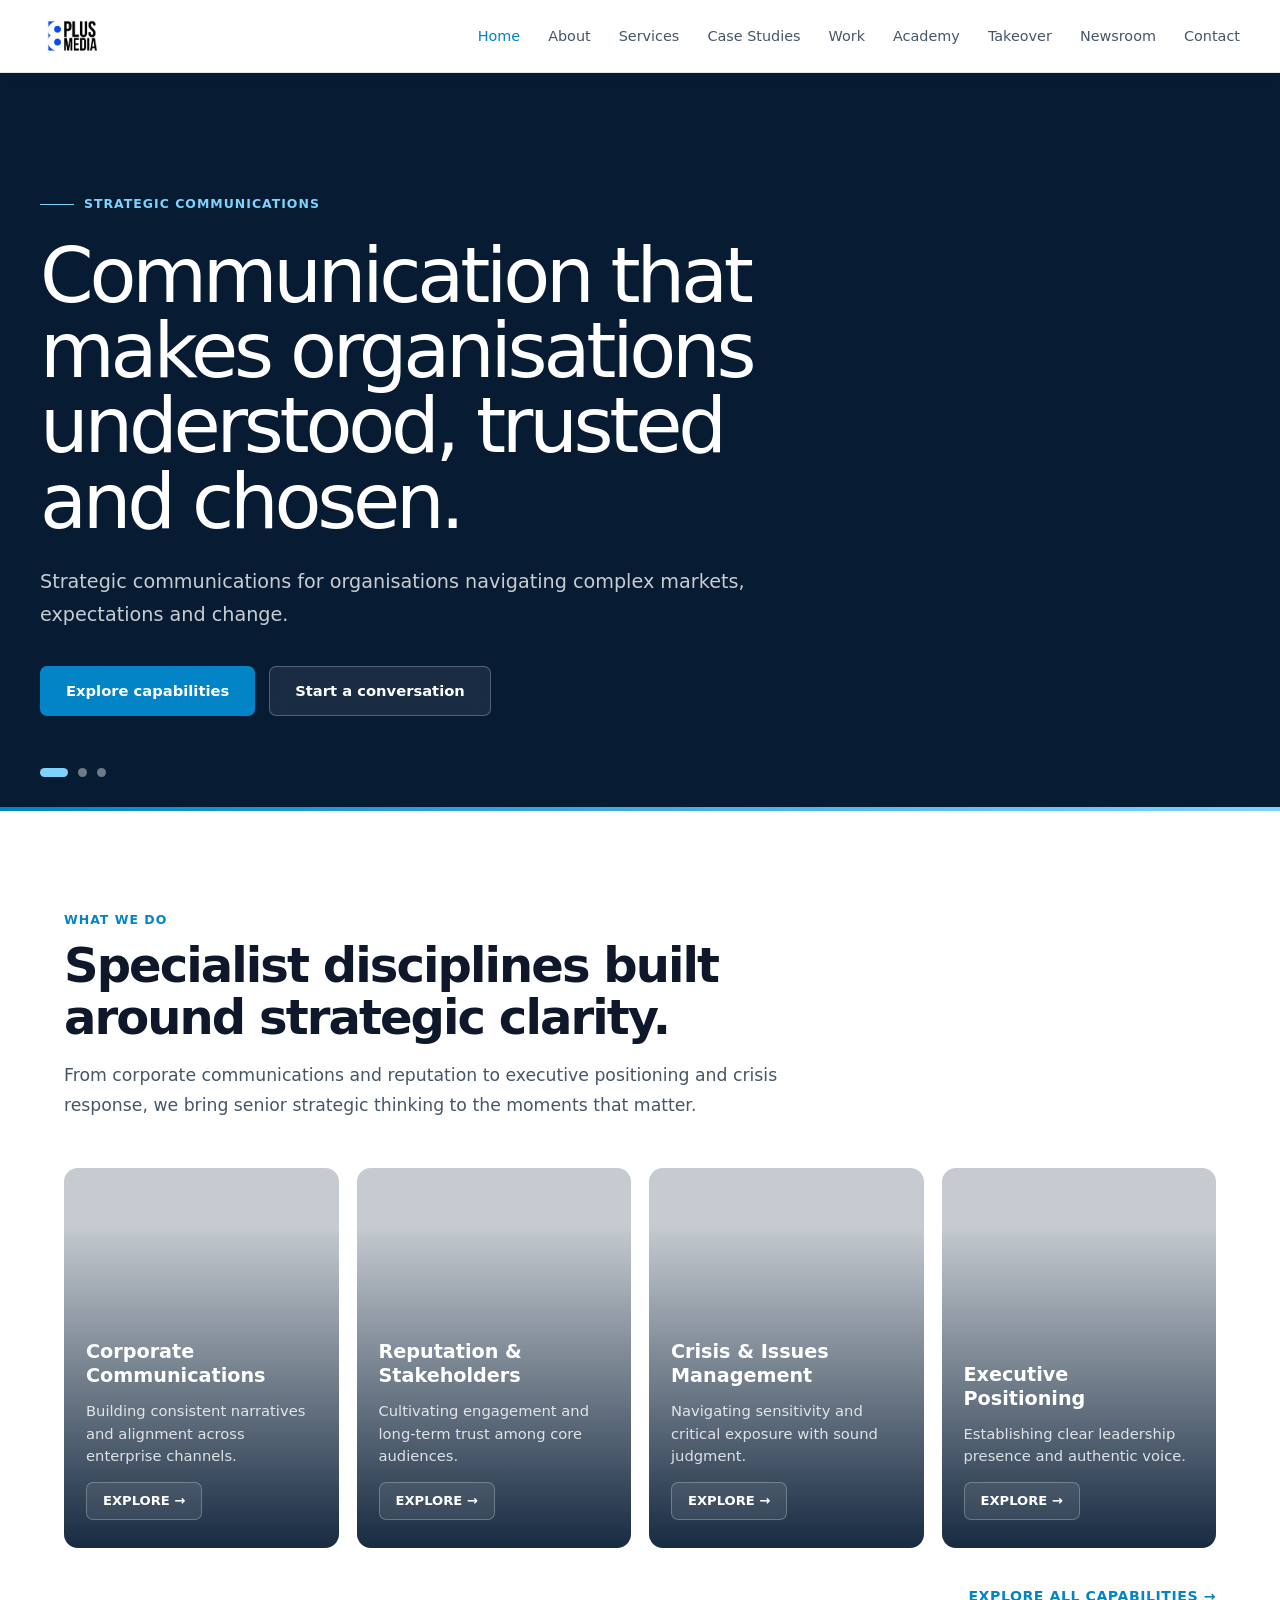
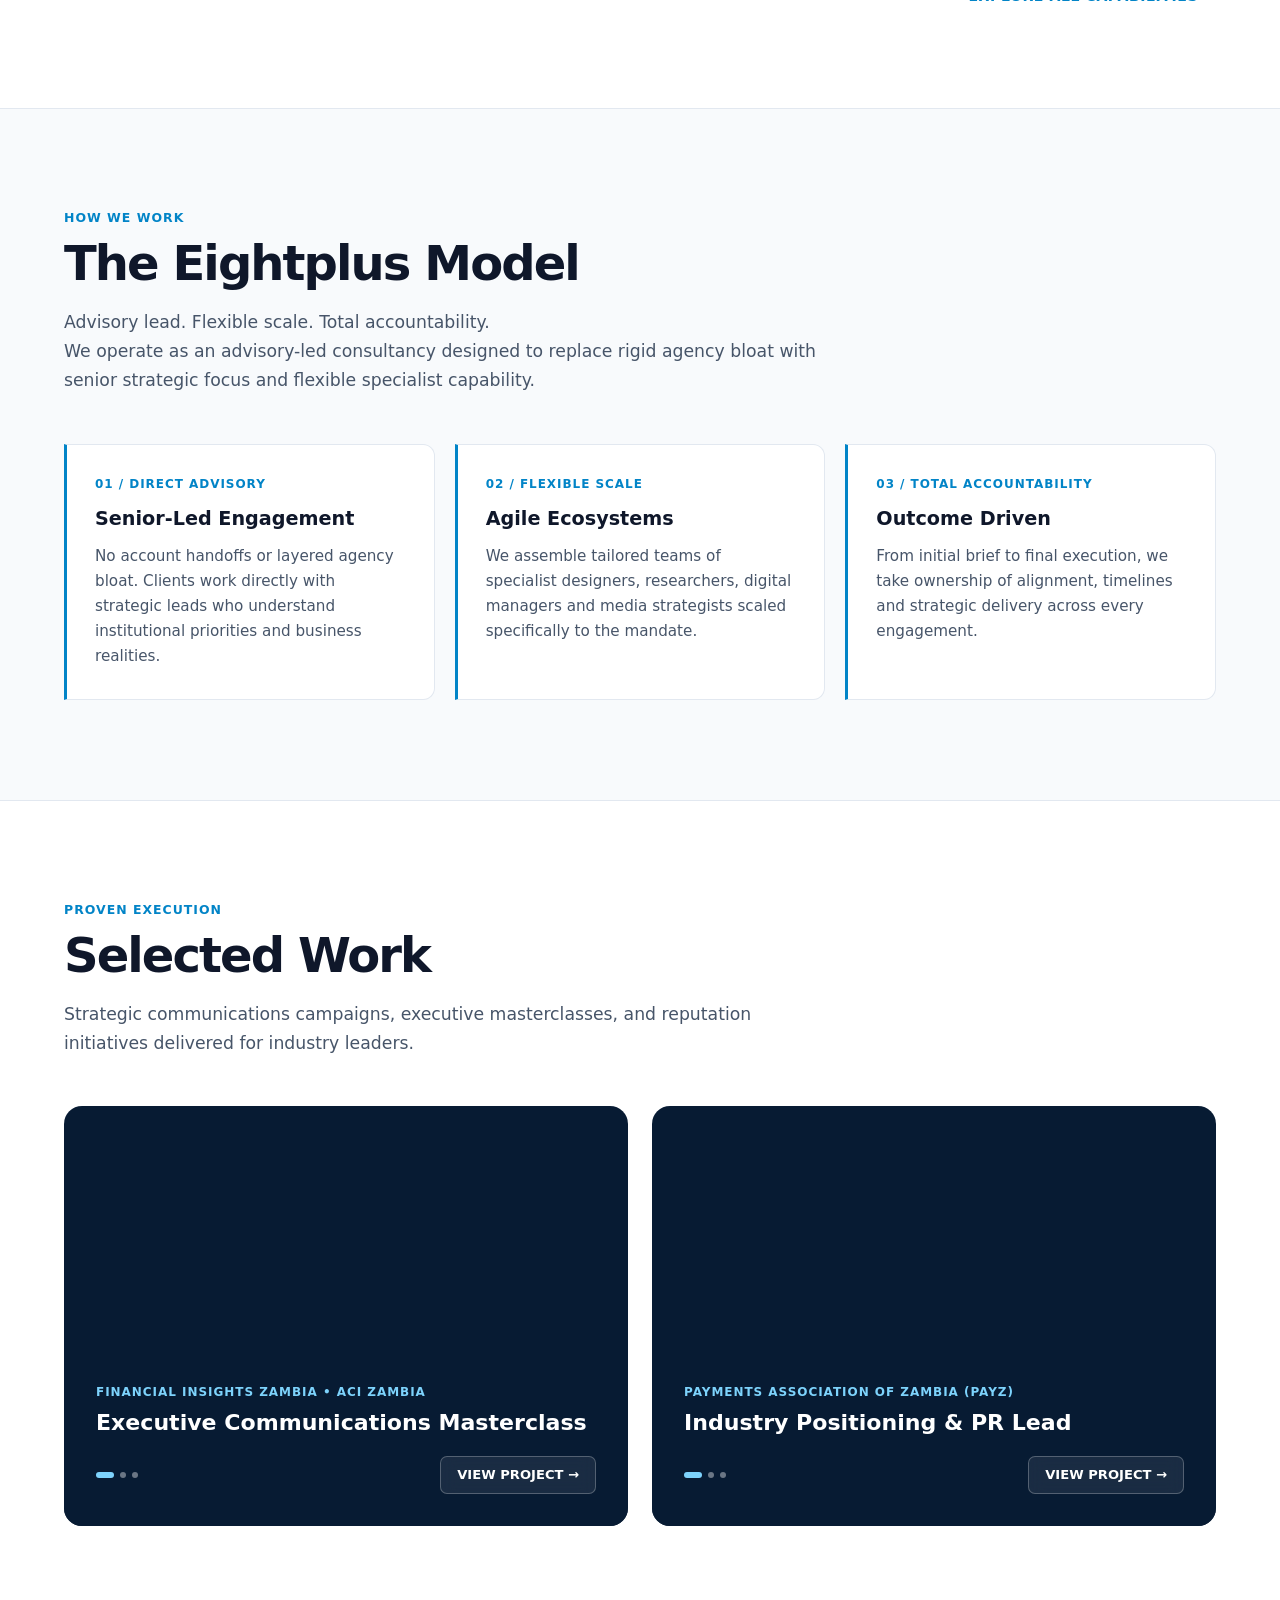
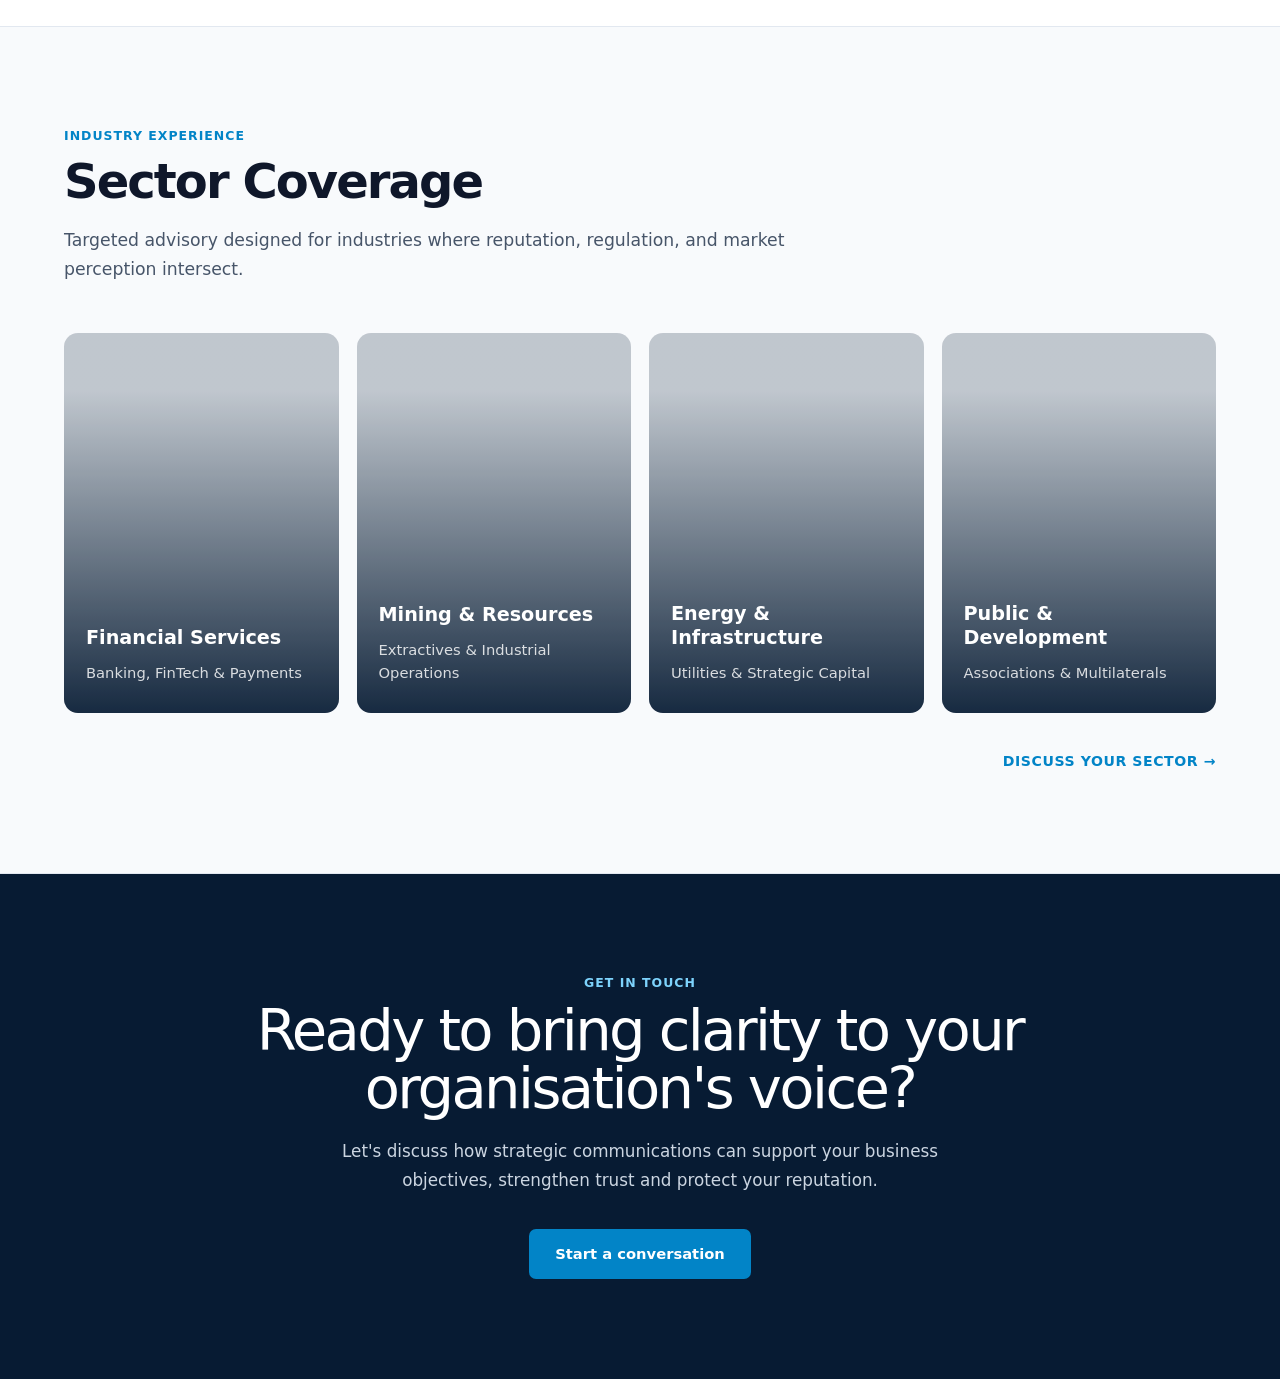
==== commit dbab06b5: "Update navigation styles and links in index.html" ====
--- a/index.html
+++ b/index.html
@@ -72,15 +72,16 @@
     }
 
     /* =========================================================
-       NAVIGATION
+       CLEAN LIGHT NAVIGATION SYSTEM
        ========================================================= */
     .navbar {
       position: sticky;
       top: 0;
       z-index: 1000;
-      background: var(--dark-navy);
-      border-bottom: 1px solid rgba(255, 255, 255, 0.1);
+      background: #ffffff;
+      border-bottom: 1px solid var(--card-border);
       padding: 16px 0;
+      box-shadow: 0 2px 10px rgba(0, 0, 0, 0.03);
     }
 
     .nav-container {
@@ -110,7 +111,7 @@
     }
 
     .nav-links a {
-      color: #94a3b8;
+      color: var(--text-muted);
       font-size: 0.9rem;
       font-weight: 500;
       transition: color 0.2s ease;
@@ -118,7 +119,7 @@
 
     .nav-links a:hover,
     .nav-links a.active {
-      color: #ffffff;
+      color: var(--primary);
     }
 
     .nav-toggle {
@@ -135,7 +136,7 @@
     .nav-toggle span {
       width: 100%;
       height: 2px;
-      background: #ffffff;
+      background: var(--text-dark);
       border-radius: 2px;
     }
 
@@ -725,7 +726,7 @@
         gap: 16px;
         padding: 20px 0 8px;
         margin-top: 16px;
-        border-top: 1px solid rgba(255, 255, 255, 0.1);
+        border-top: 1px solid var(--card-border);
       }
       .nav-links.is-open {
         display: flex;
@@ -786,6 +787,12 @@
         </li>
         <li>
           <a href="services.html">Services</a>
+        </li>
+        <li>
+          <a href="case-studies.html">Case Studies</a>
+        </li>
+        <li>
+          <a href="work.html">Work</a>
         </li>
         <li>
           <a href="academy.html">Academy</a>
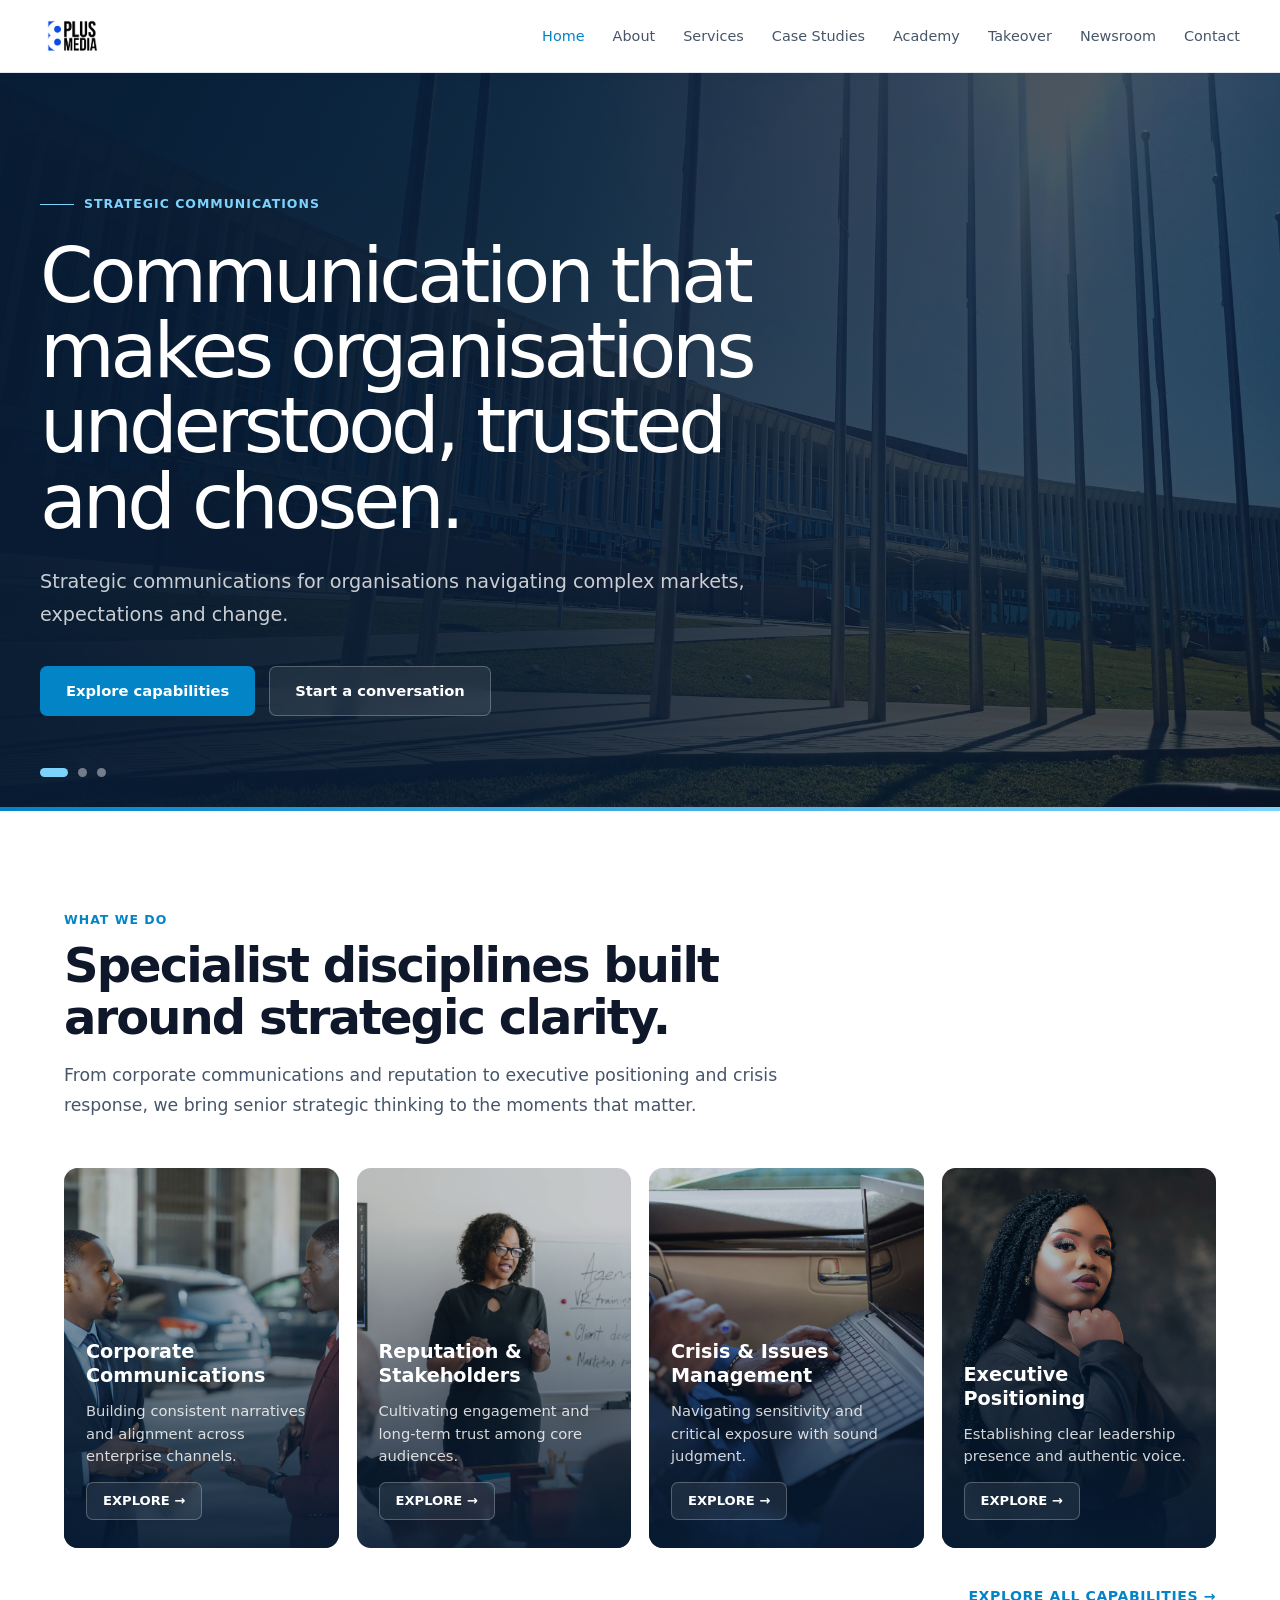
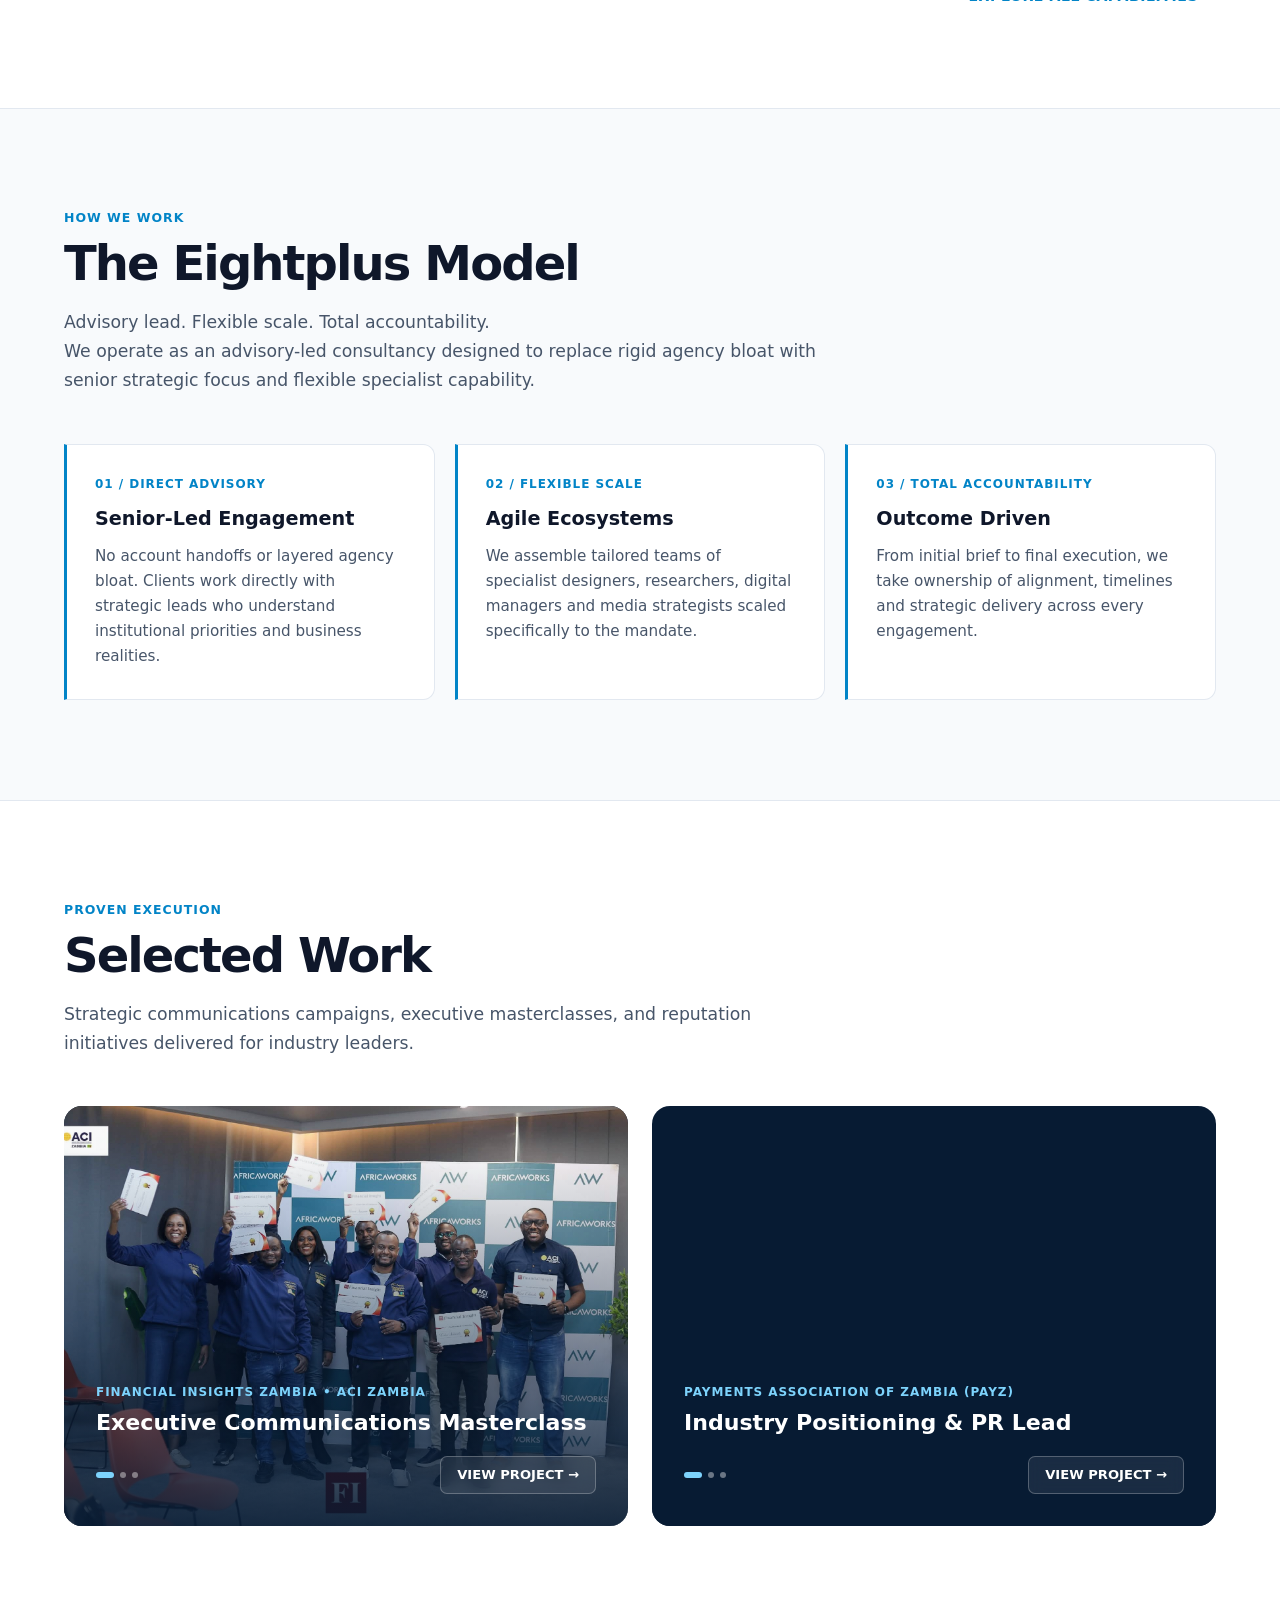
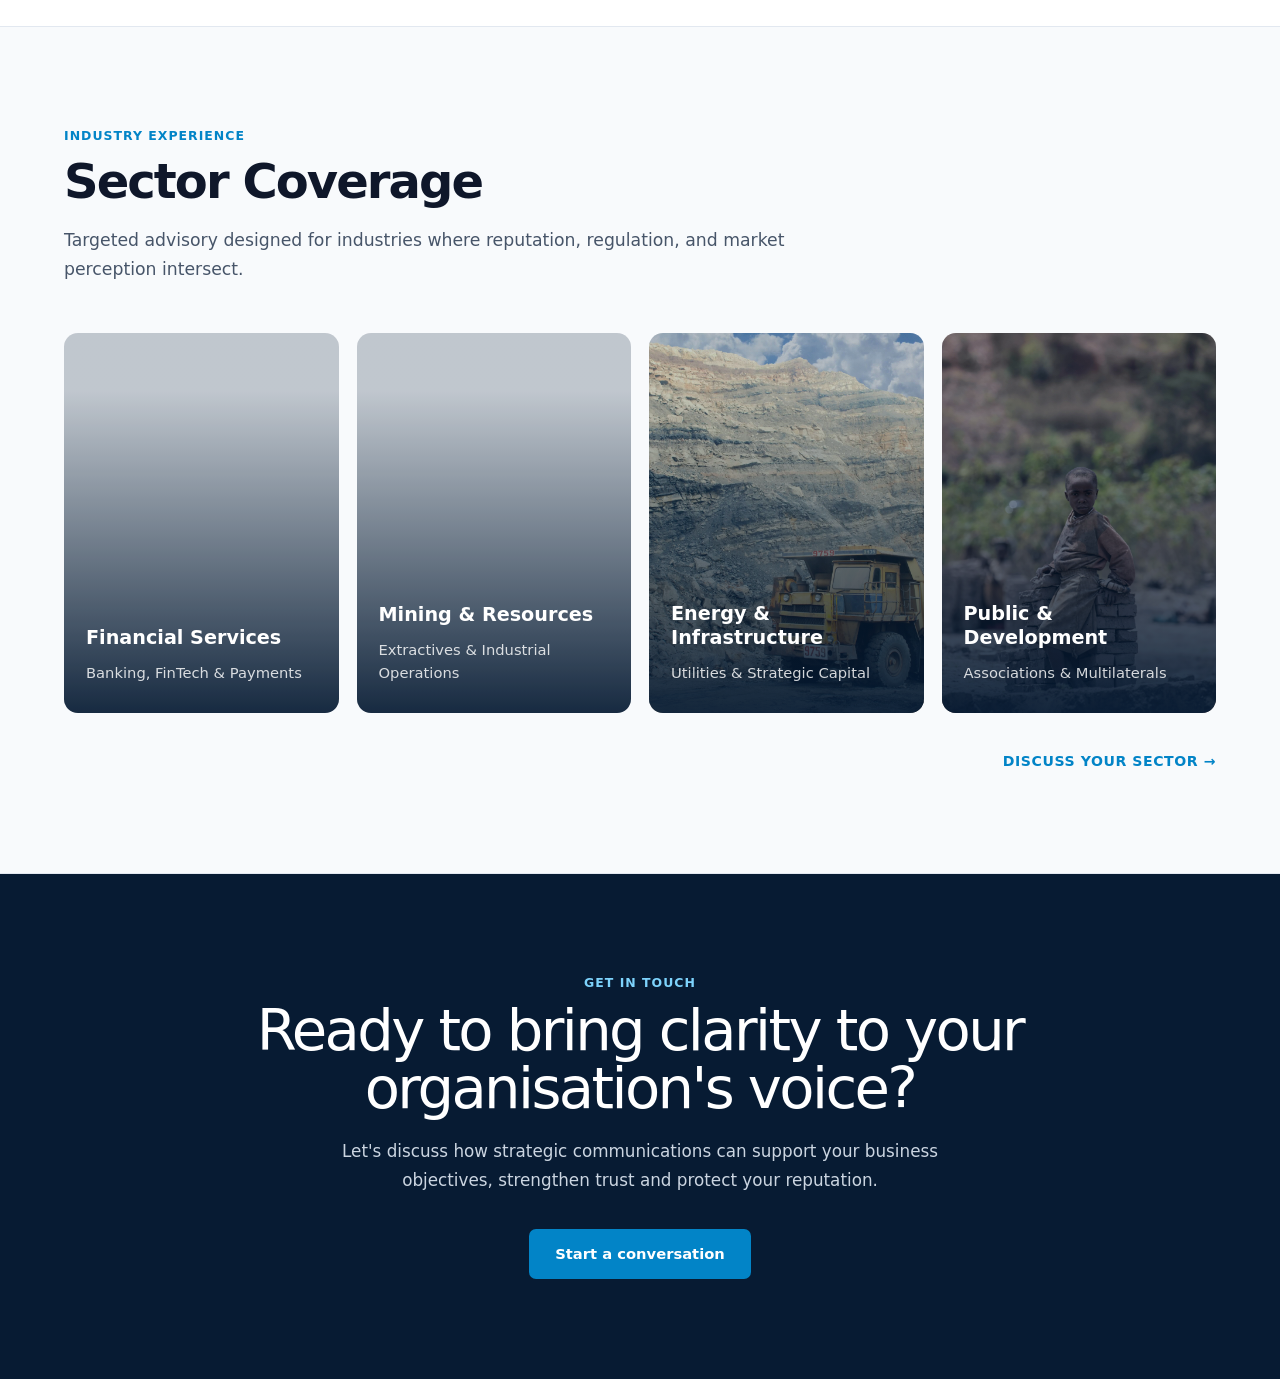
==== commit cccb63db: "Update index.html" ====
--- a/index.html
+++ b/index.html
@@ -792,9 +792,6 @@
           <a href="case-studies.html">Case Studies</a>
         </li>
         <li>
-          <a href="work.html">Work</a>
-        </li>
-        <li>
           <a href="academy.html">Academy</a>
         </li>
         <li>
@@ -821,7 +818,7 @@
       <!-- HERO SLIDE 1 -->
       <div
         class="ep-hero-slide is-active"
-        style="background-image: url('https://images.unsplash.com/photo-1486406146926-c627a92ad1ab?auto=format&fit=crop&w=2000&q=85');"
+        style="background-image: url('KK Wing.jpeg');"
         role="group"
         aria-label="Strategic communications"
       >
@@ -856,7 +853,7 @@
       <!-- HERO SLIDE 2 -->
       <div
         class="ep-hero-slide"
-        style="background-image: url('https://images.unsplash.com/photo-1557804506-669a67965ba0?auto=format&fit=crop&w=2000&q=85');"
+        style="background-image: url('Briefing.jpg');"
         role="group"
         aria-label="Executive communications"
       >
@@ -891,7 +888,7 @@
       <!-- HERO SLIDE 3 -->
       <div
         class="ep-hero-slide"
-        style="background-image: url('https://images.unsplash.com/photo-1497366811353-6870744d04b2?auto=format&fit=crop&w=2000&q=85');"
+        style="background-image: url('ACI 1.jpg');"
         role="group"
         aria-label="Reputation and stakeholder communications"
       >
@@ -975,7 +972,7 @@
           <!-- CAPABILITY 1 -->
           <article
             class="ep-card-room"
-            style="background-image: url('https://images.unsplash.com/photo-1507679799987-c73779587ccf?auto=format&fit=crop&w=800&q=80');"
+            style="background-image: url('Corporate Comms.jpg');"
           >
             <h3>Corporate Communications</h3>
             <p>Building consistent narratives and alignment across enterprise channels.</p>
@@ -990,7 +987,7 @@
           <!-- CAPABILITY 2 -->
           <article
             class="ep-card-room"
-            style="background-image: url('https://images.unsplash.com/photo-1522071820081-009f0129c71c?auto=format&fit=crop&w=800&q=80');"
+            style="background-image: url('Stakeholder.jpg');"
           >
             <h3>Reputation &amp; Stakeholders</h3>
             <p>Cultivating engagement and long-term trust among core audiences.</p>
@@ -1005,7 +1002,7 @@
           <!-- CAPABILITY 3 -->
           <article
             class="ep-card-room"
-            style="background-image: url('https://images.unsplash.com/photo-1464822759023-fed622ff2c3b?auto=format&fit=crop&w=800&q=80');"
+            style="background-image: url('Issues.jpg');"
           >
             <h3>Crisis &amp; Issues Management</h3>
             <p>Navigating sensitivity and critical exposure with sound judgment.</p>
@@ -1020,7 +1017,7 @@
           <!-- CAPABILITY 4 -->
           <article
             class="ep-card-room"
-            style="background-image: url('https://images.unsplash.com/photo-1573496359142-b8d87734a5a2?auto=format&fit=crop&w=800&q=80');"
+            style="background-image: url('Exec.jpg');"
           >
             <h3>Executive Positioning</h3>
             <p>Establishing clear leadership presence and authentic voice.</p>
@@ -1123,15 +1120,15 @@
             <div class="ep-work-carousel">
               <div
                 class="ep-work-slide active"
-                style="background-image: url('https://images.unsplash.com/photo-1511578314322-379afb476865?auto=format&fit=crop&w=800&q=80');"
+                style="background-image: url('ACI 2.jpg');"
               ></div>
               <div
                 class="ep-work-slide"
-                style="background-image: url('https://images.unsplash.com/photo-1540575467063-178a50c2df87?auto=format&fit=crop&w=800&q=80');"
+                style="background-image: url('ACI 5.jpg');"
               ></div>
               <div
                 class="ep-work-slide"
-                style="background-image: url('https://images.unsplash.com/photo-1475721027785-f74eccf877e2?auto=format&fit=crop&w=800&q=80');"
+                style="background-image: url('ACI 7.jpg');"
               ></div>
             </div>
             <div class="ep-work-content">
@@ -1177,15 +1174,15 @@
             <div class="ep-work-carousel">
               <div
                 class="ep-work-slide active"
-                style="background-image: url('https://images.unsplash.com/photo-1460925895917-afdab827c52f?auto=format&fit=crop&w=800&q=80');"
+                style="background-image: url('Payz 3.jpg');"
               ></div>
               <div
                 class="ep-work-slide"
-                style="background-image: url('https://images.unsplash.com/photo-1551836022-d5d88e9218df?auto=format&fit=crop&w=800&q=80');"
+                style="background-image: url('Payz 1.jpg');"
               ></div>
               <div
                 class="ep-work-slide"
-                style="background-image: url('https://images.unsplash.com/photo-1531403009284-440f080d1e12?auto=format&fit=crop&w=800&q=80');"
+                style="background-image: url('Payz 4.jpg');"
               ></div>
             </div>
             <div class="ep-work-content">
@@ -1264,7 +1261,7 @@
           <!-- SECTOR 3 -->
           <article
             class="ep-card-room"
-            style="background-image: url('https://images.unsplash.com/photo-1473341304170-971dccb5ac1e?auto=format&fit=crop&w=800&q=80');"
+            style="background-image: url('mining.jpg');"
           >
             <h3>Energy &amp; Infrastructure</h3>
             <p>Utilities &amp; Strategic Capital</p>
@@ -1272,7 +1269,7 @@
           <!-- SECTOR 4 -->
           <article
             class="ep-card-room"
-            style="background-image: url('https://images.unsplash.com/photo-1541872703-74c5e44368f9?auto=format&fit=crop&w=800&q=80');"
+            style="background-image: url('development.jpg');"
           >
             <h3>Public &amp; Development</h3>
             <p>Associations &amp; Multilaterals</p>
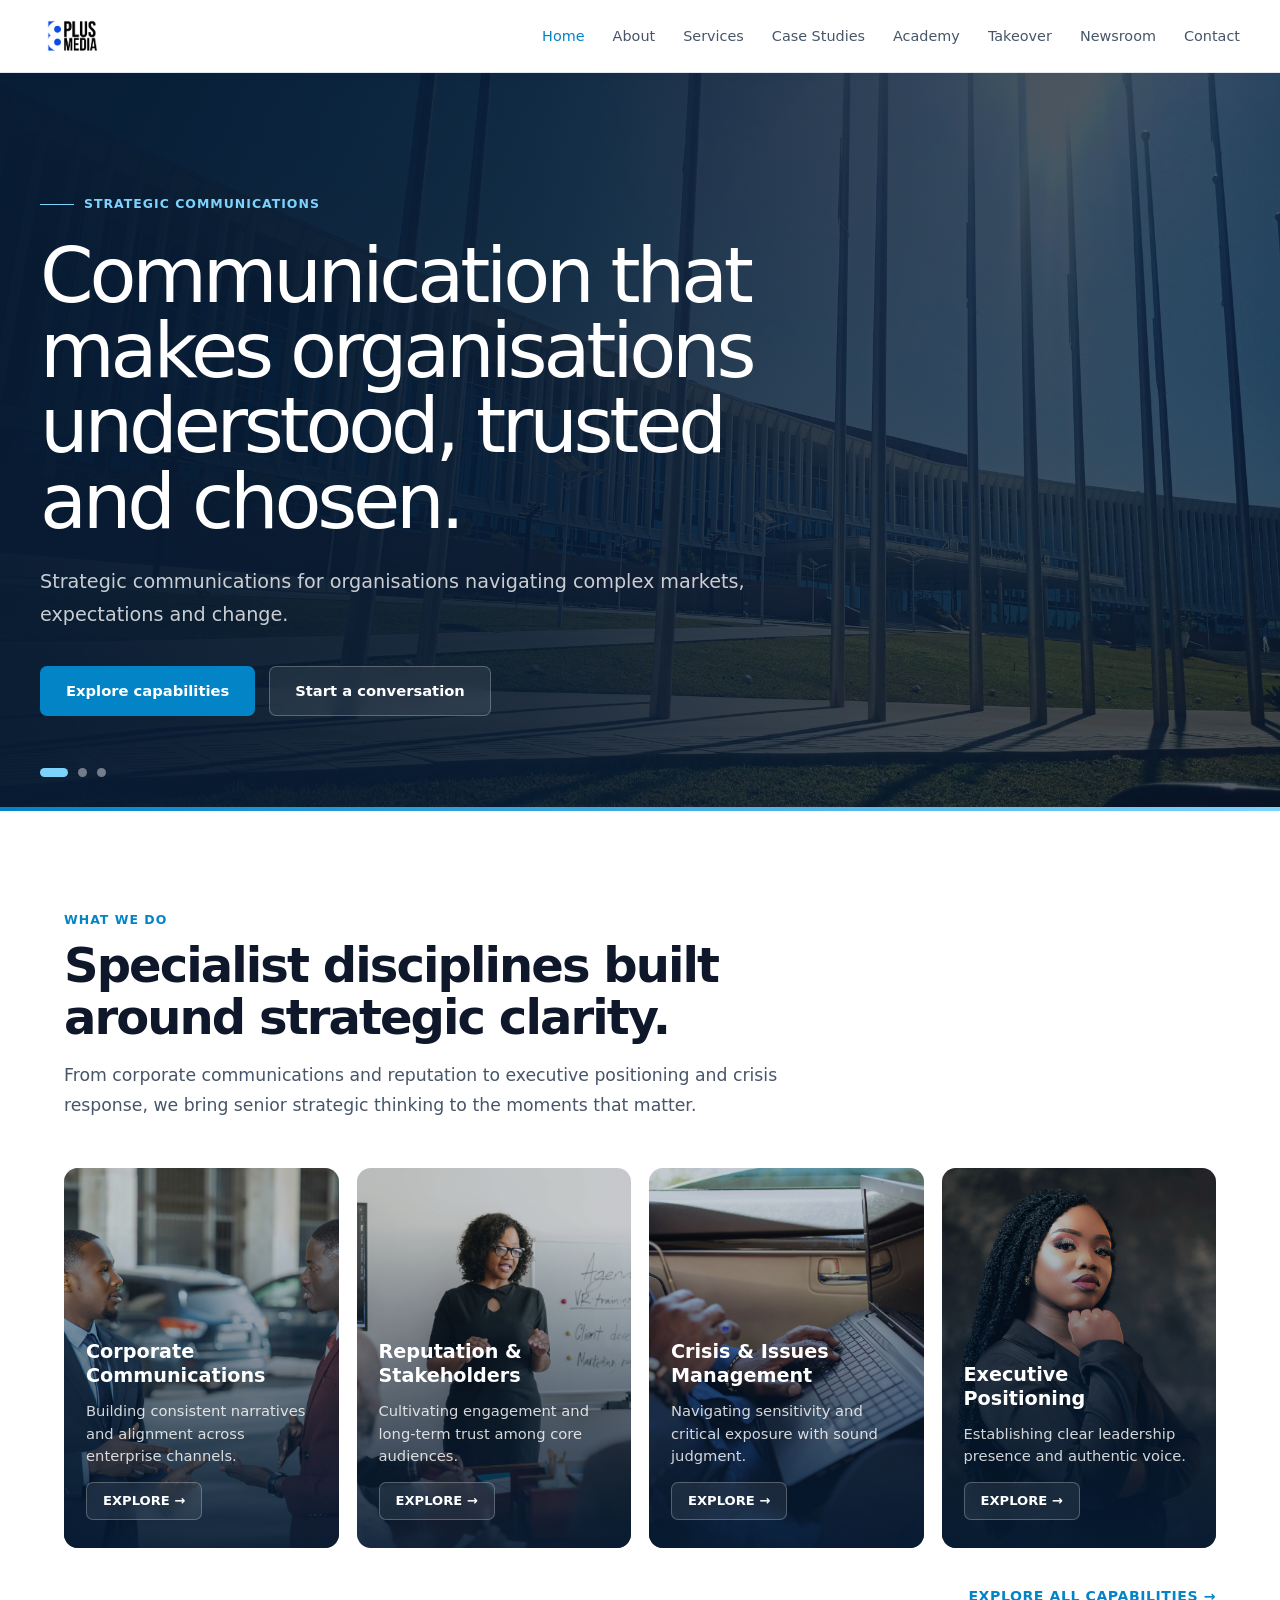
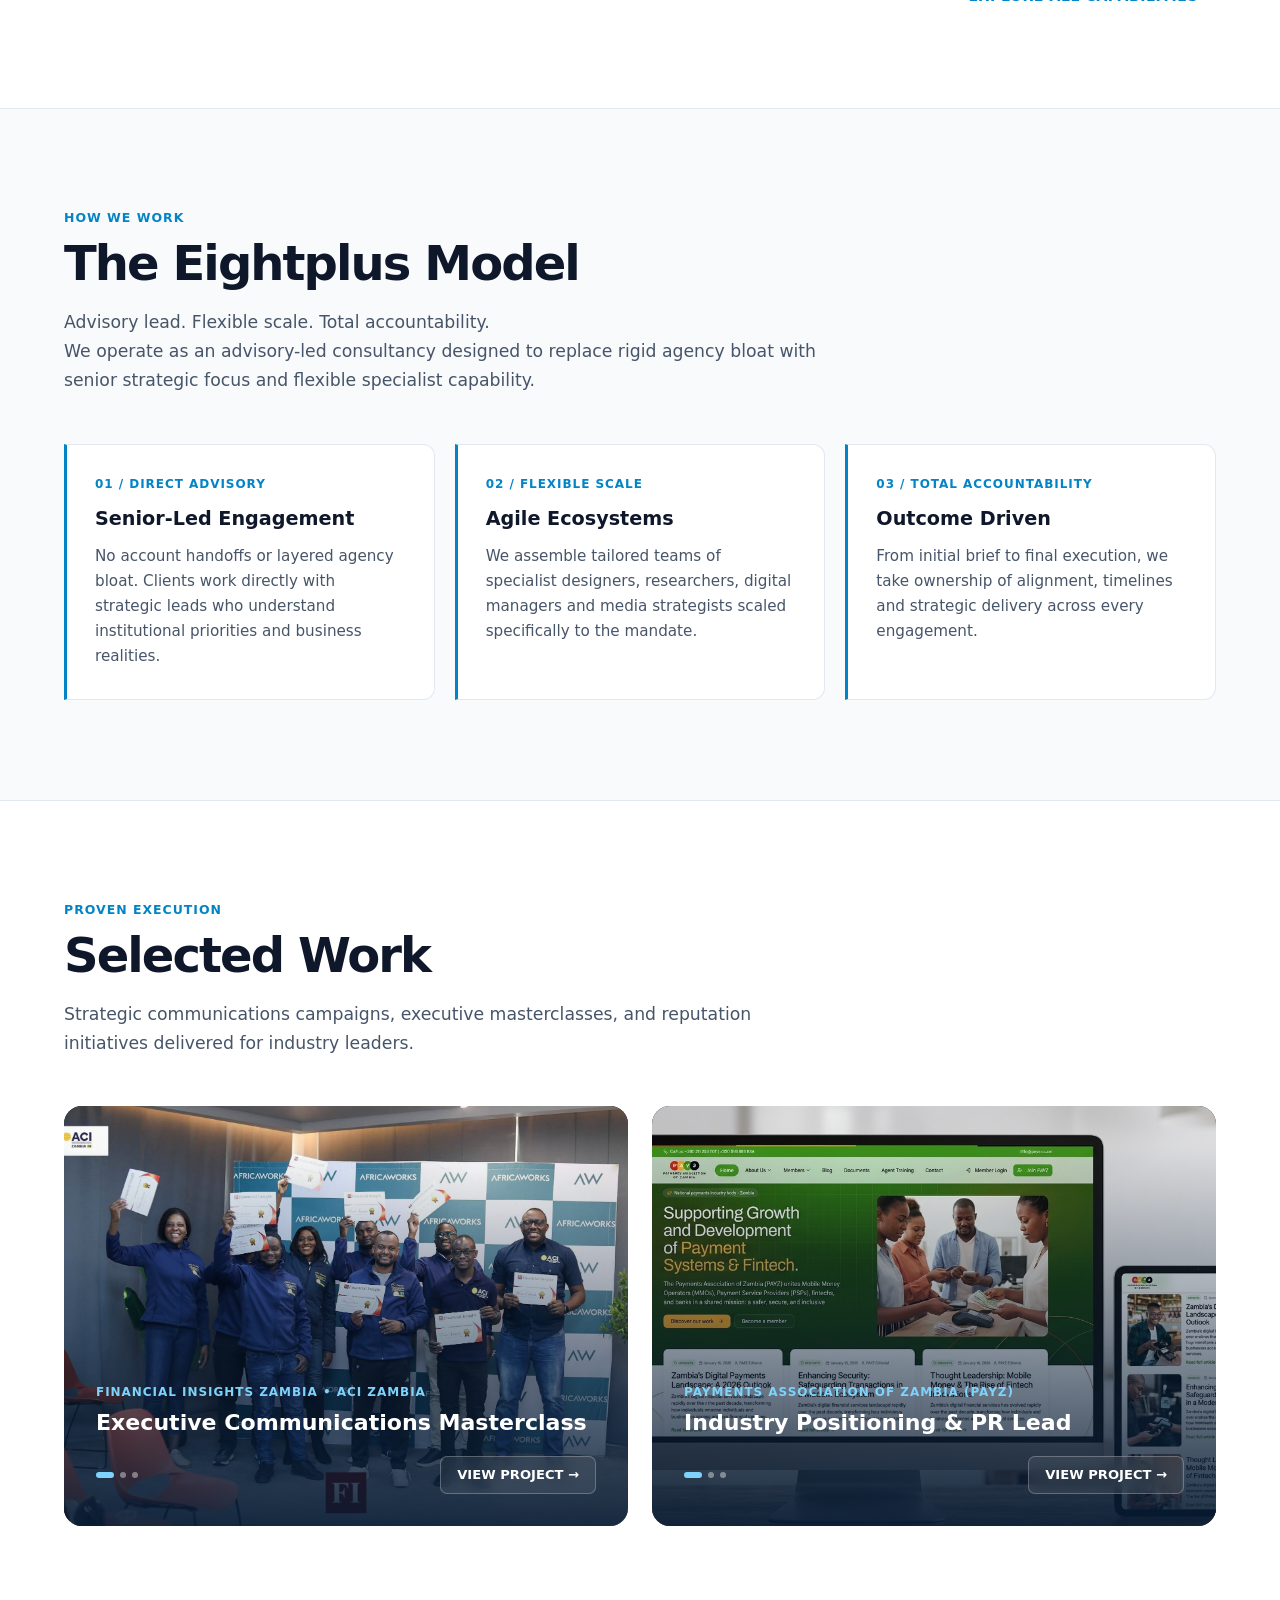
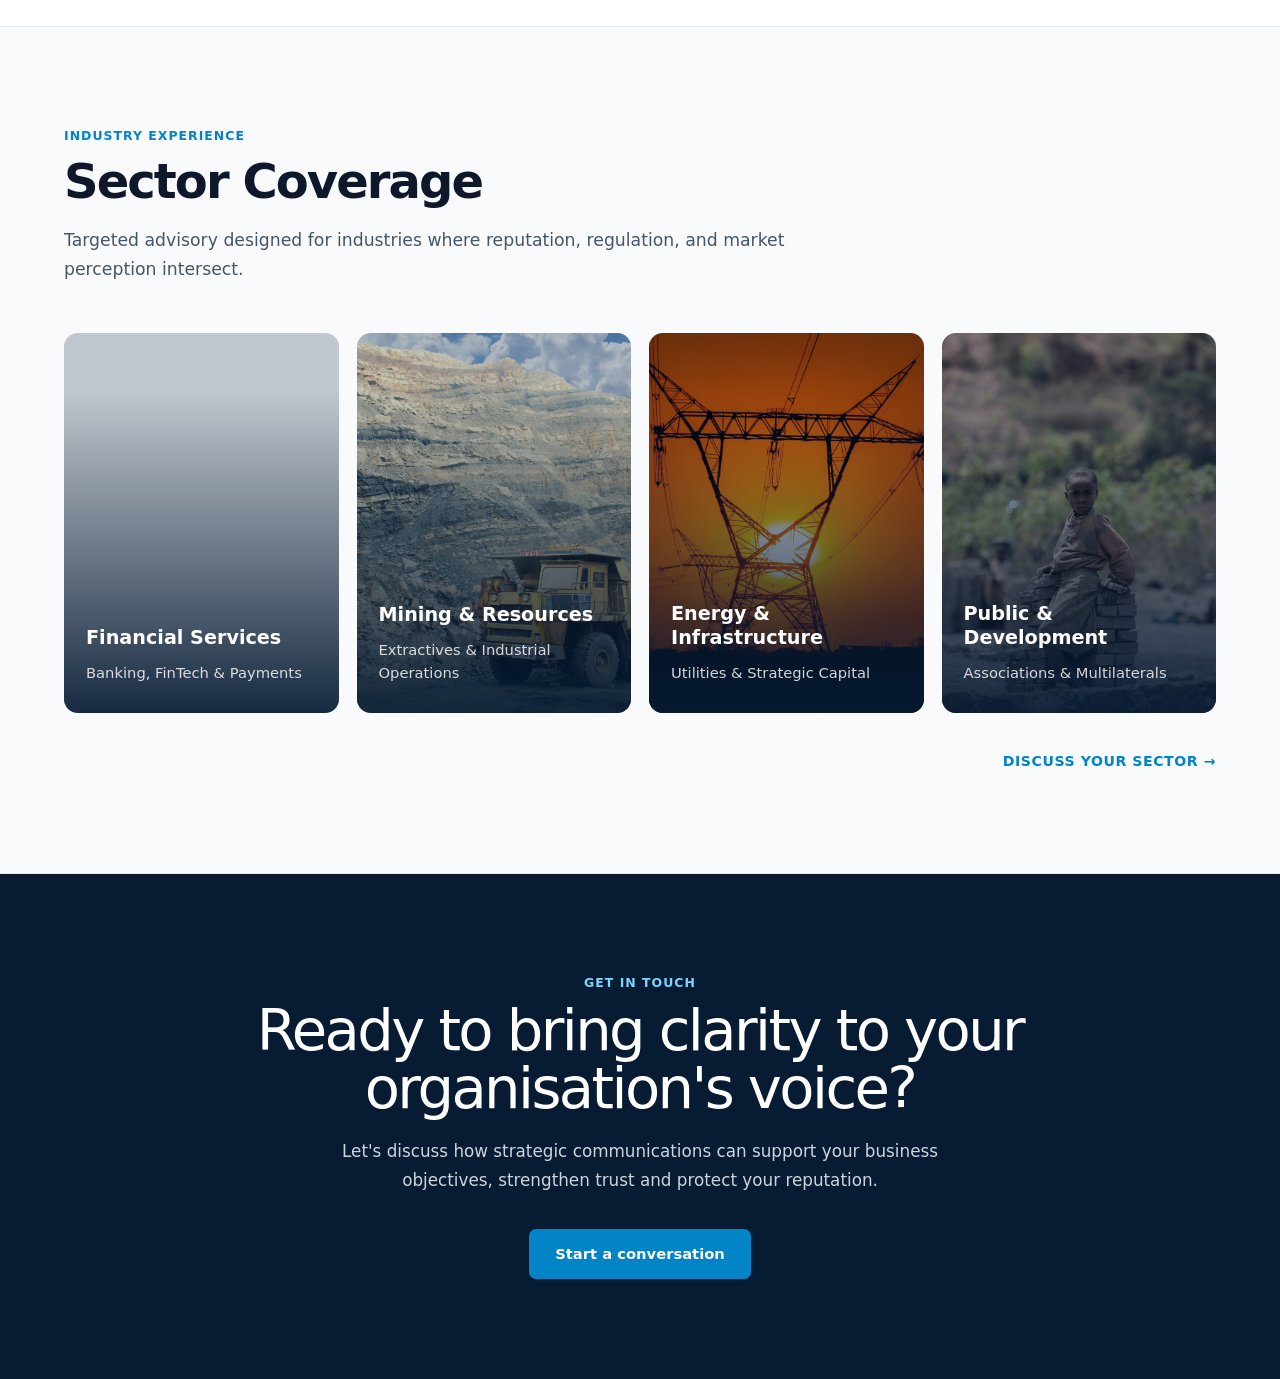
==== commit c06d3e29: "Update index.html" ====
--- a/index.html
+++ b/index.html
@@ -1174,15 +1174,15 @@
             <div class="ep-work-carousel">
               <div
                 class="ep-work-slide active"
-                style="background-image: url('Payz 3.jpg');"
+                style="background-image: url('Payz 3.png');"
               ></div>
               <div
                 class="ep-work-slide"
-                style="background-image: url('Payz 1.jpg');"
+                style="background-image: url('Payz 1.png');"
               ></div>
               <div
                 class="ep-work-slide"
-                style="background-image: url('Payz 4.jpg');"
+                style="background-image: url('Payz 4.png');"
               ></div>
             </div>
             <div class="ep-work-content">
@@ -1253,7 +1253,7 @@
           <!-- SECTOR 2 -->
           <article
             class="ep-card-room"
-            style="background-image: url('https://images.unsplash.com/photo-1578575437130-527eed3abbec?auto=format&fit=crop&w=800&q=80');"
+            style="background-image: url('mining.jpg');"
           >
             <h3>Mining &amp; Resources</h3>
             <p>Extractives &amp; Industrial Operations</p>
@@ -1261,7 +1261,7 @@
           <!-- SECTOR 3 -->
           <article
             class="ep-card-room"
-            style="background-image: url('mining.jpg');"
+            style="background-image: url('energy.jpg');"
           >
             <h3>Energy &amp; Infrastructure</h3>
             <p>Utilities &amp; Strategic Capital</p>
